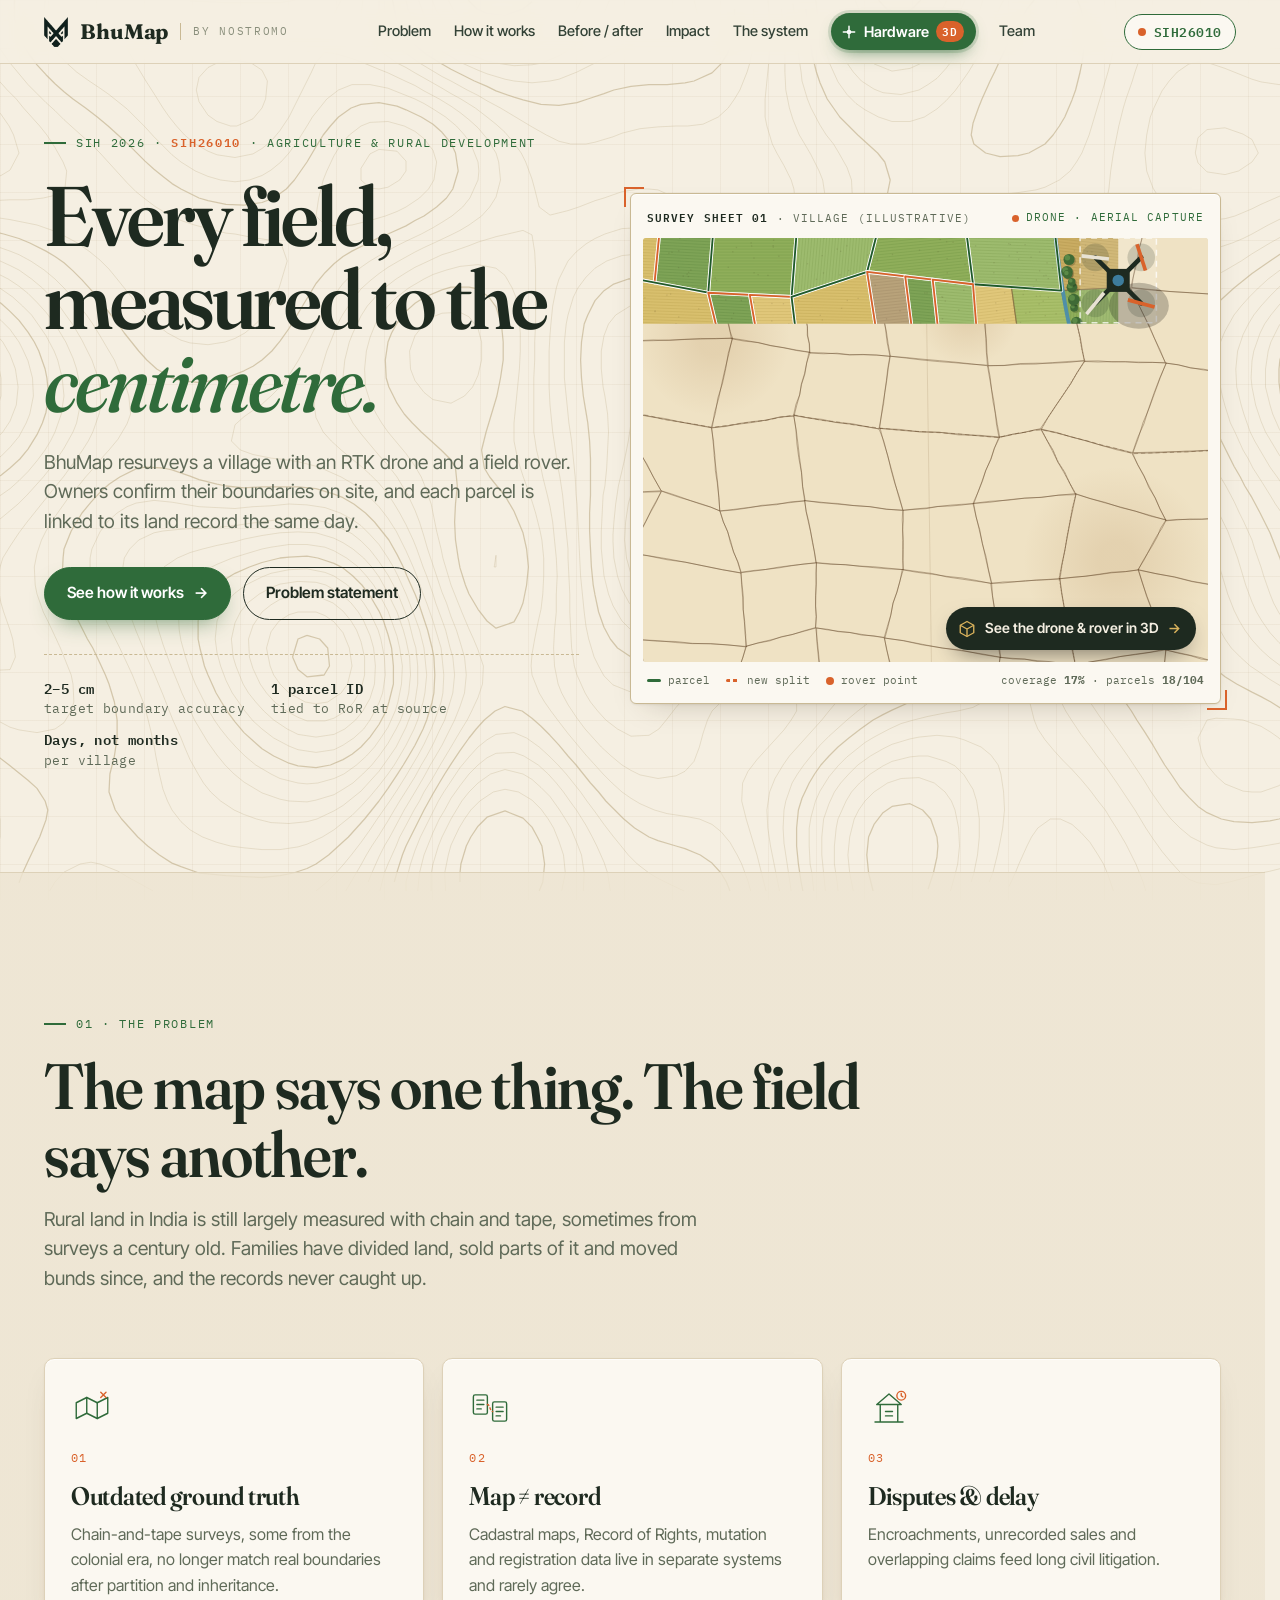
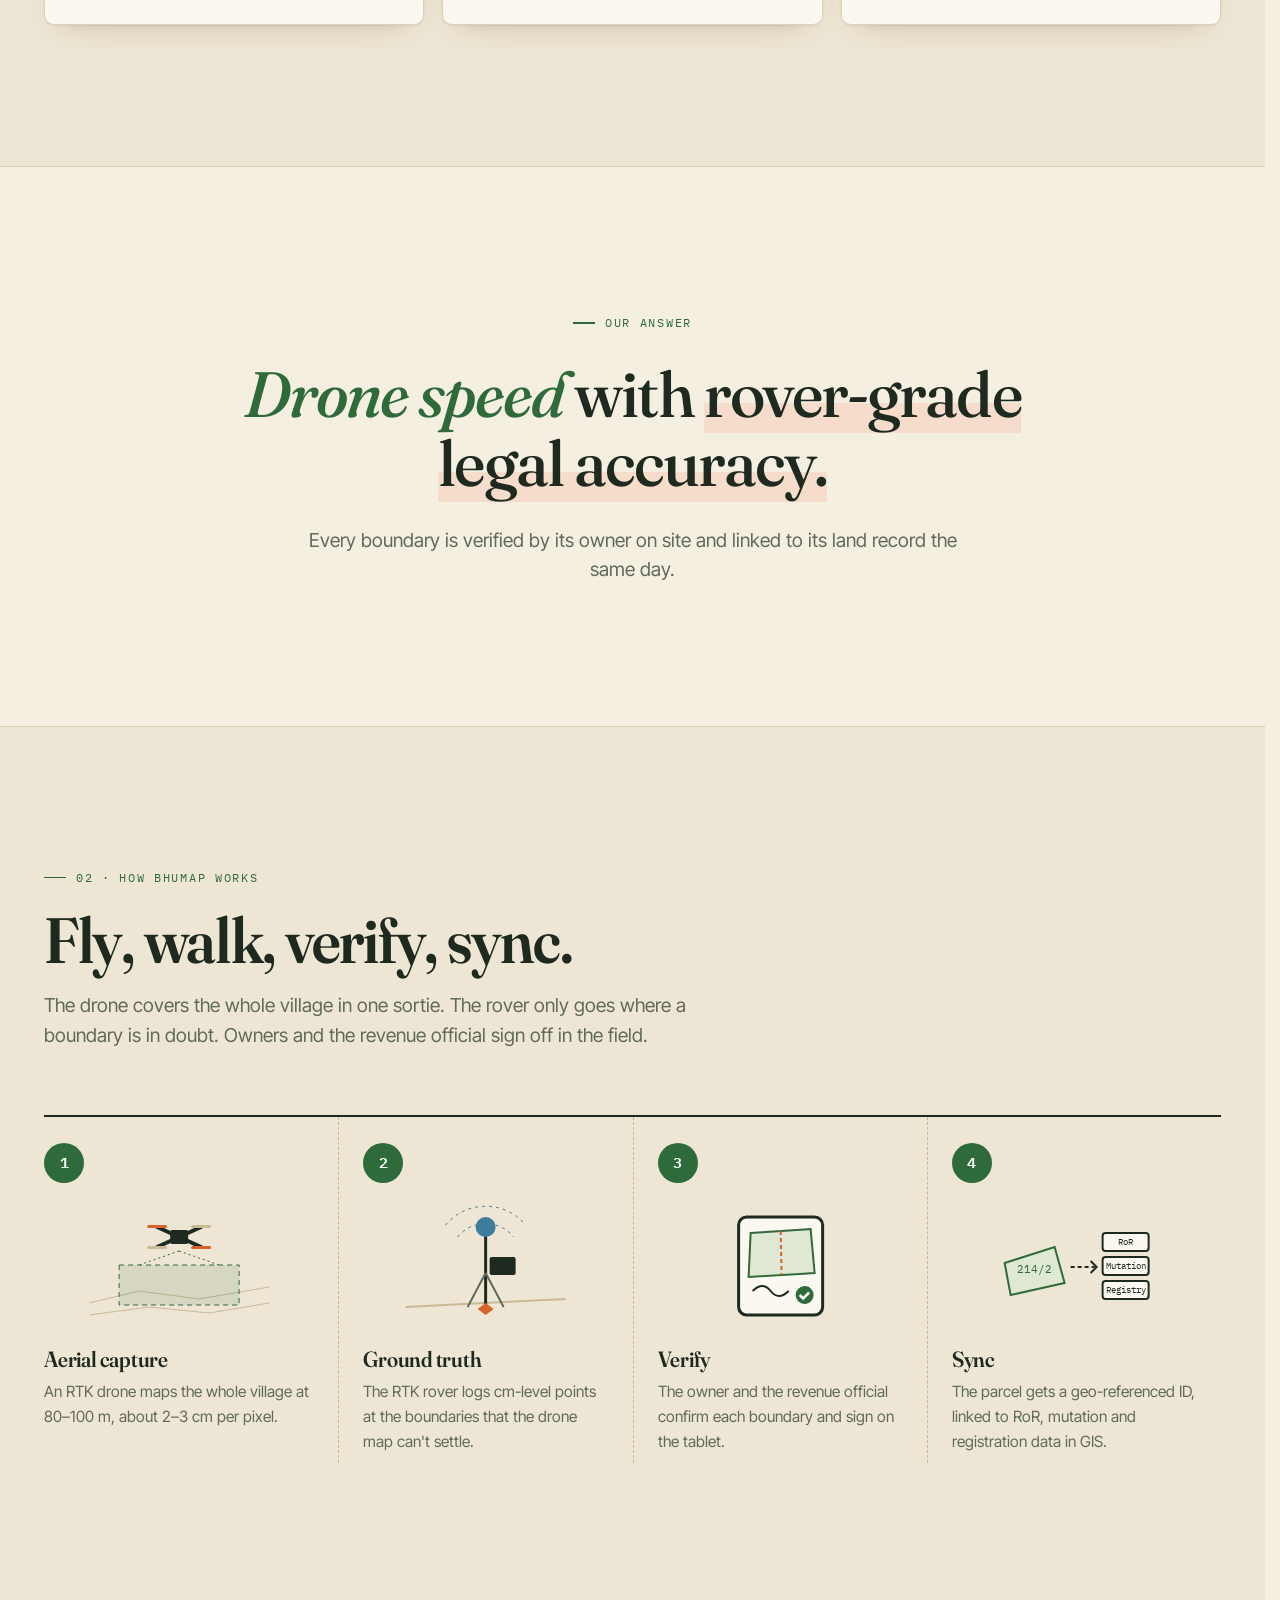
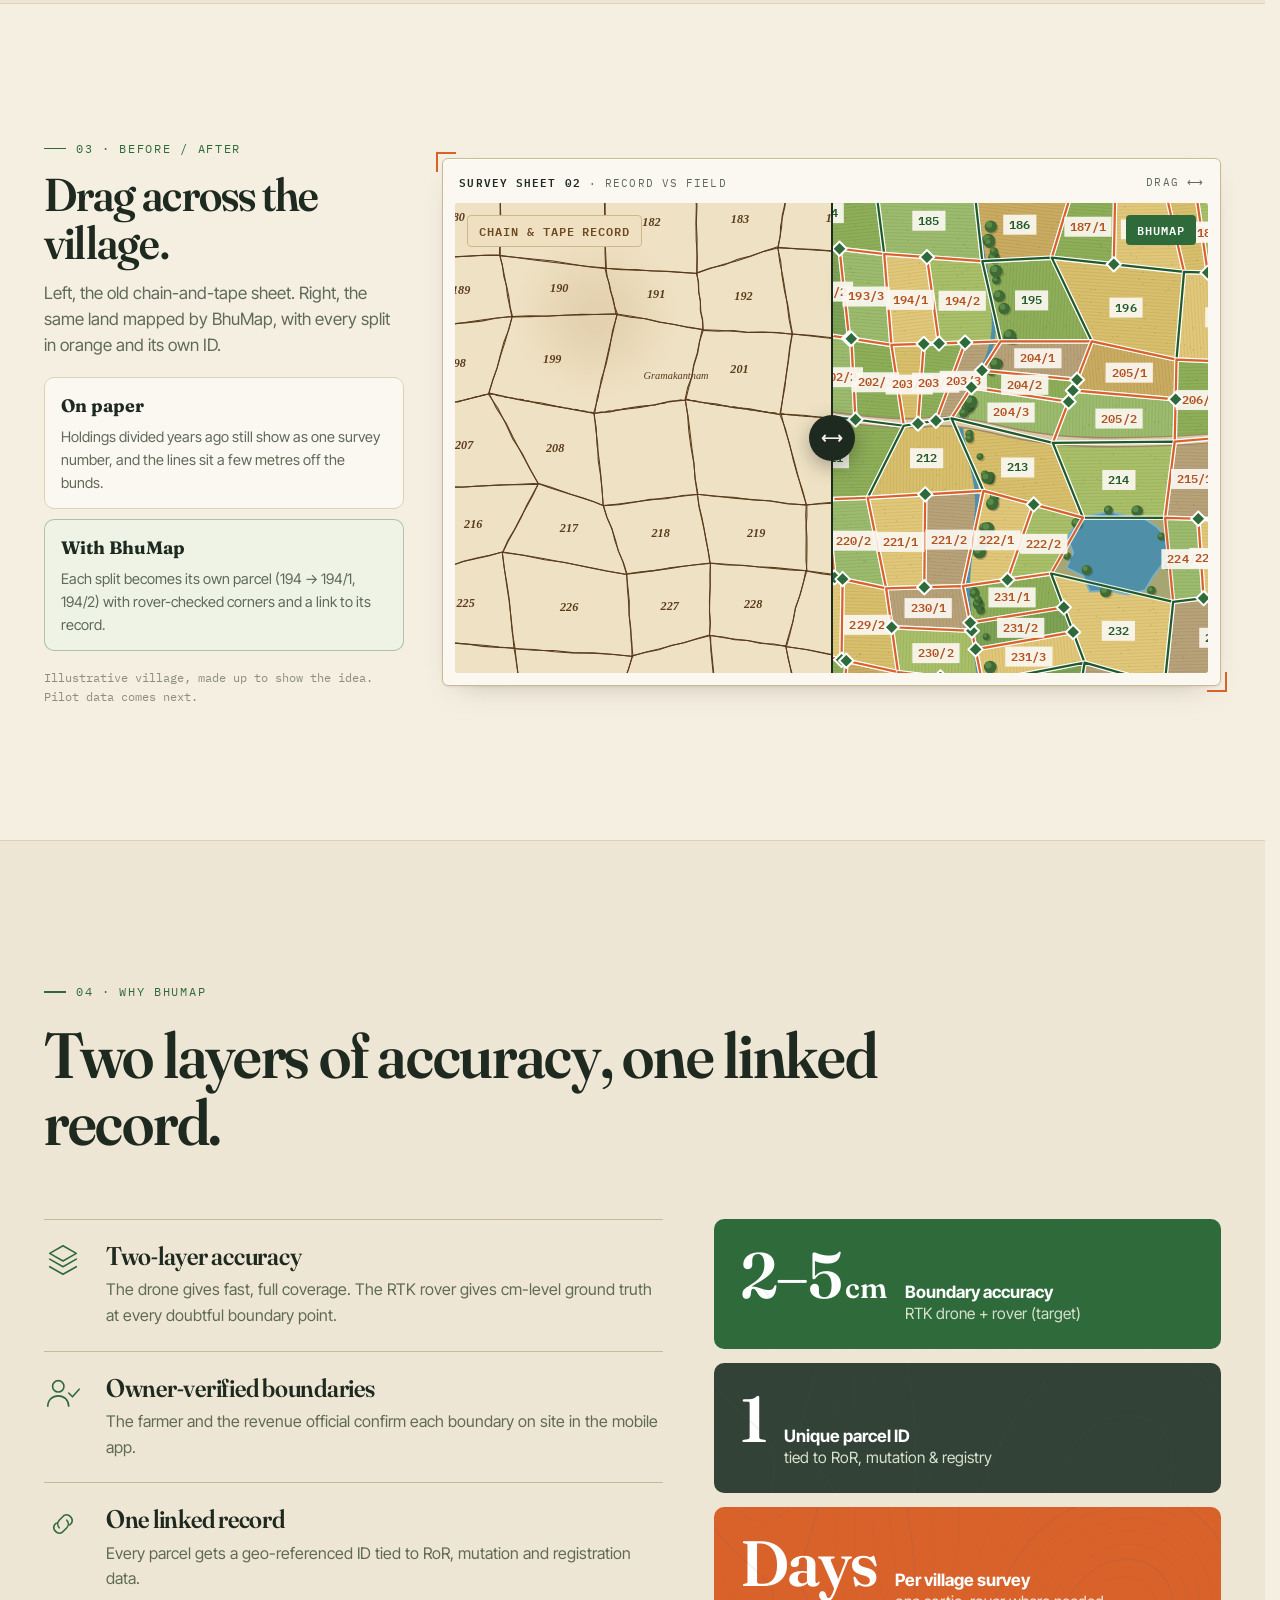
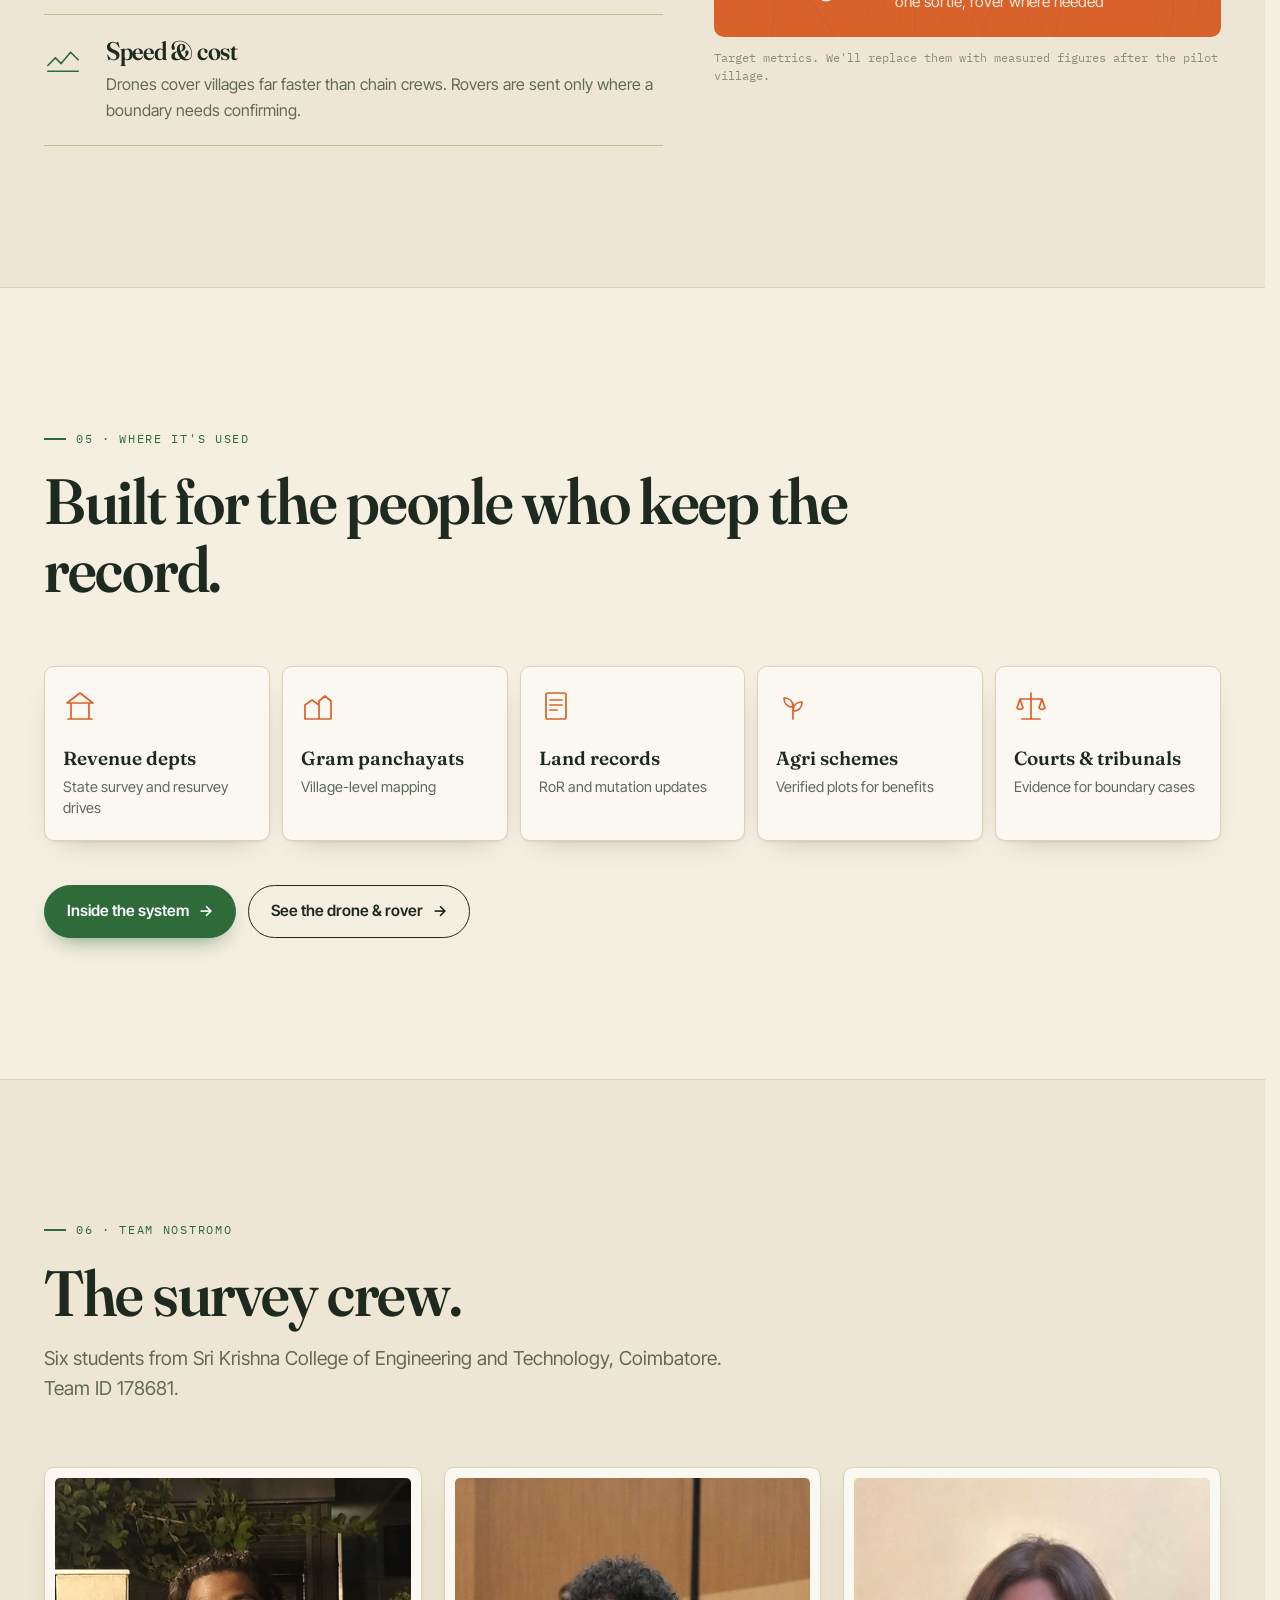
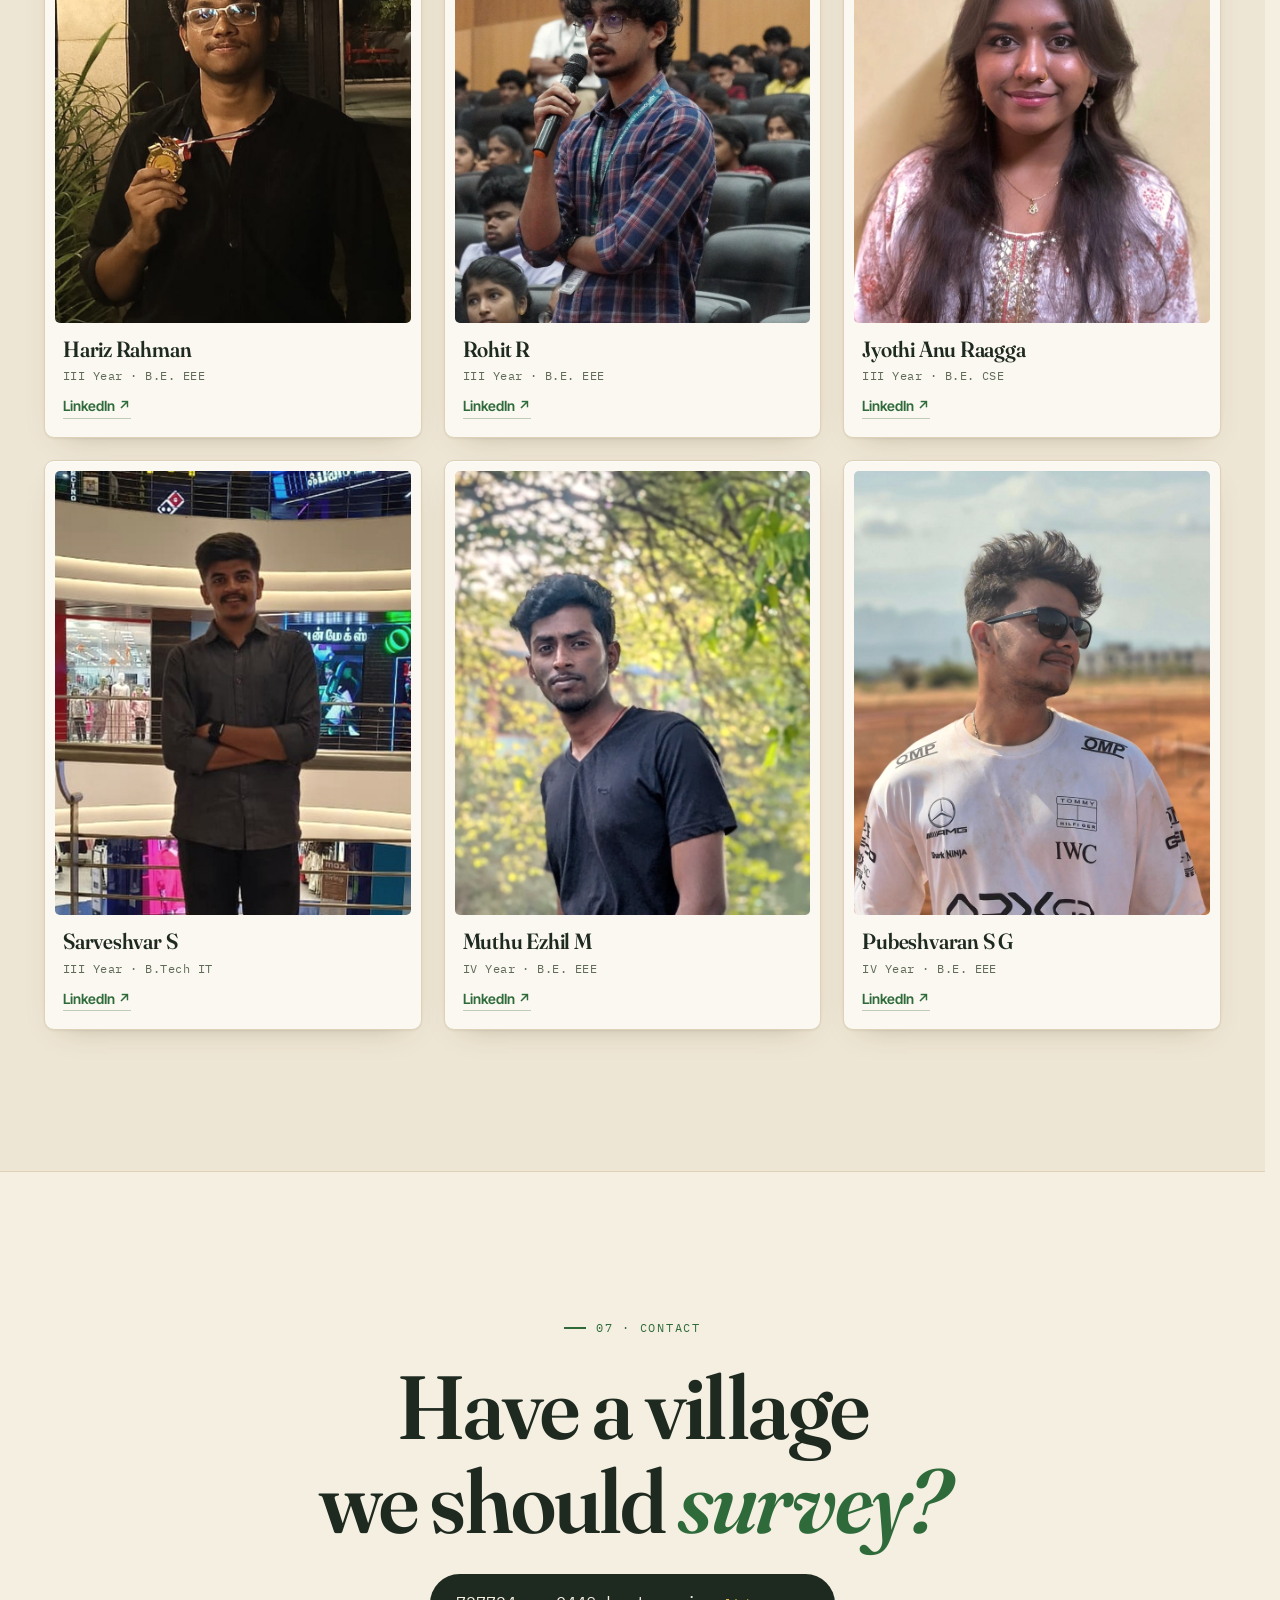
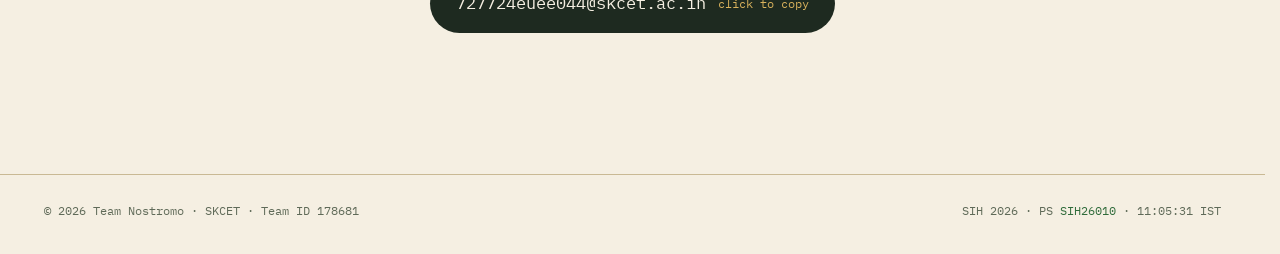
==== index.html @ b45dcb29 "Pipeline: no scrollbar, step descriptions" ====
<!doctype html>
<html lang="en">
<head>
  <meta charset="utf-8">
  <meta name="viewport" content="width=device-width, initial-scale=1">
  <title>BhuMap</title>
  <meta name="description" content="BhuMap: drone + RTK rover survey of rural agricultural land, with owner-verified boundaries linked to the land record. Team Nostromo, SKCET · SIH 2026 · PS SIH26010.">
  <meta property="og:title" content="BhuMap · Drone + Rover Land Survey">
  <meta property="og:description" content="Drone speed with rover-grade legal accuracy. Team Nostromo · SIH 2026 · SIH26010.">
  <meta name="theme-color" content="#f5efe2">
  <link rel="icon" href="favicon.png">
  <script>
    (function (r) { r.classList.add("js"); try { if (sessionStorage.getItem("bm-turn")) { r.classList.add("arriving"); sessionStorage.removeItem("bm-turn"); } } catch (e) {}
      setTimeout(function () { if (!window.__siteReady) { r.classList.remove("arriving"); document.querySelectorAll(".rv").forEach(function (e) { e.classList.add("on"); }); } }, 4000); })(document.documentElement);
  </script>
  <style>body{background:#f5efe2}.js.arriving body::after{content:"";position:fixed;inset:0;z-index:99;background:#f5efe2}</style>
  <link rel="preconnect" href="https://fonts.googleapis.com">
  <link rel="preconnect" href="https://fonts.gstatic.com" crossorigin>
  <link rel="stylesheet" href="https://fonts.googleapis.com/css2?family=Fraunces:ital,opsz,wght,SOFT@0,9..144,400..700,0..100;1,9..144,400..700,0..100&family=IBM+Plex+Mono:wght@400;500;600&family=Inter+Tight:wght@400;500;600;700&display=swap">
  <link rel="stylesheet" href="styles.css?v=7">
</head>
<body>

<nav class="nav" aria-label="Main">
  <div class="wrap">
    <a href="index.html" class="brand" data-sheet="BhuMap"><img src="img/nostromo-mark-dark.png" alt="" width="30" height="30"><b>BhuMap</b><small>by Nostromo</small></a>
    <div class="nav-links">
      <a href="#problem">Problem</a>
      <a href="#how">How it works</a>
      <a href="#compare">Before / after</a>
      <a href="#impact">Impact</a>
      <a href="bhumap.html" data-sheet="The system">The system</a>
      <a class="nav-hw" href="hardware.html" data-sheet="Hardware"><svg class="spin" viewBox="0 0 24 24" aria-hidden="true"><circle cx="12" cy="12" r="2.4"/><path d="M12 12 L12 3.5 M12 12 L20.5 12 M12 12 L12 20.5 M12 12 L3.5 12"/></svg>Hardware<em>3D</em></a>
      <a href="#team">Team</a>
    </div>
    <div class="nav-right">
      <a class="nav-hw-m" href="hardware.html" data-sheet="Hardware" aria-label="Hardware: 3D drone and rover"><svg viewBox="0 0 24 24" aria-hidden="true"><path d="M12 2l9 5v10l-9 5-9-5V7z"/><path d="M12 12l9-5M12 12v10M12 12L3 7"/></svg>3D</a>
      <button class="nav-ps" type="button" data-ps><i></i><span>SIH26010</span></button>
      <button class="nav-menu" type="button" aria-label="Menu" aria-expanded="false"><i></i><i></i></button>
    </div>
  </div>
</nav>

<main>
<header class="hero" id="top">
  <div class="wrap hero-grid">
    <div>
      <span class="tag">SIH 2026 · <b>SIH26010</b> · Agriculture &amp; Rural Development</span>
      <h1>Every field,<br>measured to the <em>centimetre.</em></h1>
      <p class="lede">BhuMap resurveys a village with an RTK drone and a field rover. Owners confirm their boundaries on site, and each parcel is linked to its land record the same day.</p>
      <div class="btns">
        <a class="btn primary" href="#how">See how it works <span class="arr">→</span></a>
        <button class="btn" type="button" data-ps>Problem statement</button>
      </div>
      <div class="hero-meta">
        <div><b>2–5 cm</b>target boundary accuracy</div>
        <div><b>1 parcel ID</b>tied to RoR at source</div>
        <div><b>Days, not months</b>per village</div>
      </div>
    </div>
    <div class="sheet rv">
      <div class="sheet-bar"><span><b>Survey sheet 01</b><span> · Village (illustrative)</span></span><span class="live"><i></i><span data-stage>drone · aerial capture</span></span></div>
      <div class="map-canvas" data-survey><canvas aria-label="Animation: a drone flies over a village in passes, the aerial map fills in behind it, field boundaries outline themselves, then a rover checks the doubtful corners"></canvas><a class="hw-chip" href="hardware.html" data-sheet="Hardware"><svg viewBox="0 0 24 24" aria-hidden="true"><path d="M12 2l9 5v10l-9 5-9-5V7z"/><path d="M12 12l9-5M12 12v10M12 12L3 7"/></svg>See the drone &amp; rover in 3D <span>→</span></a></div>
      <div class="sheet-foot">
        <div class="legend"><span><i></i>parcel</span><span><i class="d"></i>new split</span><span><i class="o"></i>rover point</span></div>
        <span>coverage <b data-cov>0%</b> · parcels <b data-parcels>0</b></span>
      </div>
    </div>
  </div>
</header>

<section id="problem" class="band">
  <div class="wrap">
    <div class="section-head rv">
      <span class="tag">01 · The problem</span>
      <h2>The map says one thing. The field says another.</h2>
      <p class="lede">Rural land in India is still largely measured with chain and tape, sometimes from surveys a century old. Families have divided land, sold parts of it and moved bunds since, and the records never caught up.</p>
    </div>
    <div class="cards3">
      <article class="card rv">
        <svg class="ic" viewBox="0 0 48 48" aria-hidden="true"><path d="M6 36 L18 30 L30 36 L42 30 V12 L30 18 L18 12 L6 18 Z"/><path d="M18 12v18M30 18v18"/><path d="M34 6l6 6M40 6l-6 6" stroke="#d9622b"/></svg>
        <span class="no">01</span><h3>Outdated ground truth</h3>
        <p>Chain-and-tape surveys, some from the colonial era, no longer match real boundaries after partition and inheritance.</p>
      </article>
      <article class="card rv">
        <svg class="ic" viewBox="0 0 48 48" aria-hidden="true"><rect x="5" y="9" width="16" height="22" rx="2"/><rect x="27" y="17" width="16" height="22" rx="2"/><path d="M9 15h8M9 20h8M9 25h5M31 23h8M31 28h8M31 33h5"/><path d="M21 20c3 0 3 8 6 8" stroke="#d9622b" stroke-dasharray="2 3"/></svg>
        <span class="no">02</span><h3>Map ≠ record</h3>
        <p>Cadastral maps, Record of Rights, mutation and registration data live in separate systems and rarely agree.</p>
      </article>
      <article class="card rv">
        <svg class="ic" viewBox="0 0 48 48" aria-hidden="true"><path d="M8 40h32M14 40V20M34 40V20M10 20h28L24 8z"/><path d="M20 28h8M20 33h8"/><circle cx="38" cy="10" r="5" stroke="#d9622b"/><path d="M38 7.5V10l1.8 1.2" stroke="#d9622b"/></svg>
        <span class="no">03</span><h3>Disputes &amp; delay</h3>
        <p>Encroachments, unrecorded sales and overlapping claims feed long civil litigation.</p>
      </article>
    </div>
  </div>
</section>

<section class="uvp">
  <div class="wrap rv">
    <span class="tag">Our answer</span>
    <blockquote><em>Drone speed</em> with <u>rover-grade legal accuracy.</u></blockquote>
    <p class="lede" style="margin:28px auto 0">Every boundary is verified by its owner on site and linked to its land record the same day.</p>
  </div>
</section>

<section id="how" class="band">
  <div class="wrap">
    <div class="section-head rv">
      <span class="tag">02 · How BhuMap works</span>
      <h2>Fly, walk, verify, sync.</h2>
      <p class="lede">The drone covers the whole village in one sortie. The rover only goes where a boundary is in doubt. Owners and the revenue official sign off in the field.</p>
    </div>
    <div class="steps">
      <div class="step rv">
        <span class="n">1</span>
        <svg viewBox="0 0 200 120" aria-hidden="true"><g fill="none" stroke="#c9b994"><path d="M10 100 L60 88 L120 96 L190 84"/><path d="M10 112 L70 104 L130 110 L190 100"/></g><rect x="40" y="62" width="120" height="40" fill="rgba(47,107,58,.12)" stroke="#2f6b3a" stroke-dasharray="5 4"/><g transform="translate(100 34)"><path d="M-22-10L22 10M-22 10L22-10" stroke="#1e2a20" stroke-width="4" stroke-linecap="round"/><rect x="-9" y="-7" width="18" height="14" rx="2" fill="#1e2a20"/><g fill="#d9622b"><rect x="-32" y="-12" width="20" height="3" rx="1.5"/><rect x="12" y="9" width="20" height="3" rx="1.5"/></g><g fill="#c9b994"><rect x="12" y="-12" width="20" height="3" rx="1.5"/><rect x="-32" y="9" width="20" height="3" rx="1.5"/></g></g><path d="M100 48 L60 62 M100 48 L140 62" stroke="#2f6b3a" stroke-dasharray="2 3"/></svg>
        <h3>Aerial capture</h3><p>An RTK drone maps the whole village at 80–100 m, about 2–3 cm per pixel.</p>
      </div>
      <div class="step rv">
        <span class="n">2</span>
        <svg viewBox="0 0 200 120" aria-hidden="true"><path d="M20 104 L180 96" stroke="#c9b994" stroke-width="2"/><path d="M100 30 V100" stroke="#1e2a20" stroke-width="3"/><path d="M100 100 L100 108" stroke="#1e2a20" stroke-width="3"/><path d="M100 70 L82 104 M100 70 L118 104" stroke="#5f6a58" stroke-width="2"/><circle cx="100" cy="24" r="10" fill="#3d7c9c"/><rect x="104" y="54" width="26" height="18" rx="2" fill="#1e2a20"/><path d="M92 106 l8-6 8 6 -8 6z" fill="#d9622b"/><path d="M60 22a52 52 0 0 1 80 0M72 34a36 36 0 0 1 56 0" fill="none" stroke="#3d7c9c" stroke-dasharray="3 4"/></svg>
        <h3>Ground truth</h3><p>The RTK rover logs cm-level points at the boundaries that the drone map can't settle.</p>
      </div>
      <div class="step rv">
        <span class="n">3</span>
        <svg viewBox="0 0 200 120" aria-hidden="true"><rect x="58" y="14" width="84" height="98" rx="8" fill="#fbf8f1" stroke="#1e2a20" stroke-width="3"/><path d="M70 30 L130 26 L134 70 L68 74 Z" fill="#dfe8d2" stroke="#2f6b3a" stroke-width="2"/><path d="M100 28 L101 72" stroke="#d9622b" stroke-width="2" stroke-dasharray="4 3"/><path d="M72 88 q10-10 18 0 t18 0" fill="none" stroke="#1e2a20" stroke-width="2"/><circle cx="124" cy="92" r="9" fill="#2f6b3a"/><path d="M119 92l3.5 3.5 6-6" stroke="#fff" stroke-width="2.5" fill="none"/></svg>
        <h3>Verify</h3><p>The owner and the revenue official confirm each boundary and sign on the tablet.</p>
      </div>
      <div class="step rv">
        <span class="n">4</span>
        <svg viewBox="0 0 200 120" aria-hidden="true"><path d="M30 60 L80 44 L90 80 L36 92 Z" fill="#dfe8d2" stroke="#2f6b3a" stroke-width="2"/><text x="60" y="70" font-family="IBM Plex Mono, monospace" font-size="11" fill="#2f6b3a" text-anchor="middle">214/2</text><path d="M96 64 H120" stroke="#1e2a20" stroke-width="2" stroke-dasharray="4 3"/><path d="M116 58 l6 6 -6 6" fill="none" stroke="#1e2a20" stroke-width="2"/><g fill="#fbf8f1" stroke="#1e2a20" stroke-width="2"><rect x="128" y="30" width="46" height="18" rx="3"/><rect x="128" y="54" width="46" height="18" rx="3"/><rect x="128" y="78" width="46" height="18" rx="3"/></g><g font-family="IBM Plex Mono, monospace" font-size="9" fill="#1e2a20" text-anchor="middle"><text x="151" y="42">RoR</text><text x="151" y="66">Mutation</text><text x="151" y="90">Registry</text></g></svg>
        <h3>Sync</h3><p>The parcel gets a geo-referenced ID, linked to RoR, mutation and registration data in GIS.</p>
      </div>
    </div>
  </div>
</section>

<section id="compare">
  <div class="wrap cmp-grid">
    <div class="cmp-side">
      <div class="section-head rv">
        <span class="tag">03 · Before / after</span>
        <h2>Drag across the village.</h2>
        <p class="lede">Left, the old chain-and-tape sheet. Right, the same land mapped by BhuMap, with every split in orange and its own ID.</p>
      </div>
      <div class="cmp-notes rv">
        <div class="bad" data-show="record" tabindex="0"><b>On paper</b>Holdings divided years ago still show as one survey number, and the lines sit a few metres off the bunds.</div>
        <div class="good" data-show="bhumap" tabindex="0"><b>With BhuMap</b>Each split becomes its own parcel (194 → 194/1, 194/2) with rover-checked corners and a link to its record.</div>
      </div>
      <p class="cmp-caption">Illustrative village, made up to show the idea. Pilot data comes next.</p>
    </div>
    <div class="sheet rv cmp-sheet">
      <div class="sheet-bar"><span><b>Survey sheet 02</b><span> · Record vs field</span></span><span>drag ⟷</span></div>
      <div class="compare" data-compare>
        <div class="map-canvas">
          <div class="before" style="position:absolute;inset:0"><canvas aria-label="Old hand-drawn survey sheet of the village"></canvas></div>
          <div class="after"><canvas aria-label="BhuMap aerial map with today's parcels and IDs"></canvas></div>
          <span class="lab l">Chain &amp; tape record</span><span class="lab r">BhuMap</span>
          <div class="handle"><b>⟷</b></div>
          <input type="range" min="0" max="100" value="50" step="0.1" aria-label="Move the divider between the old record and the BhuMap survey">
        </div>
      </div>
    </div>
  </div>
</section>

<section id="impact" class="band">
  <div class="wrap">
    <div class="section-head rv">
      <span class="tag">04 · Why BhuMap</span>
      <h2>Two layers of accuracy, one linked record.</h2>
    </div>
    <div class="why">
      <div class="why-list rv">
        <div><svg viewBox="0 0 40 40" aria-hidden="true"><path d="M6 26l14 8 14-8M6 18l14 8 14-8M20 4L6 12l14 8 14-8z"/></svg><div><h3>Two-layer accuracy</h3><p>The drone gives fast, full coverage. The RTK rover gives cm-level ground truth at every doubtful boundary point.</p></div></div>
        <div><svg viewBox="0 0 40 40" aria-hidden="true"><circle cx="15" cy="13" r="6"/><path d="M4 34c0-7 5-11 11-11s11 4 11 11"/><path d="M26 20l4 4 7-8"/></svg><div><h3>Owner-verified boundaries</h3><p>The farmer and the revenue official confirm each boundary on site in the mobile app.</p></div></div>
        <div><svg viewBox="0 0 40 40" aria-hidden="true"><path d="M16 24a6 6 0 0 1 0-8l5-5a6 6 0 0 1 8 8l-2 2"/><path d="M24 16a6 6 0 0 1 0 8l-5 5a6 6 0 0 1-8-8l2-2"/></svg><div><h3>One linked record</h3><p>Every parcel gets a geo-referenced ID tied to RoR, mutation and registration data.</p></div></div>
        <div><svg viewBox="0 0 40 40" aria-hidden="true"><path d="M4 30l8-8 6 6 10-12 8 8"/><path d="M4 36h32"/></svg><div><h3>Speed &amp; cost</h3><p>Drones cover villages far faster than chain crews. Rovers are sent only where a boundary needs confirming.</p></div></div>
      </div>
      <div>
        <div class="metrics rv">
          <div class="metric"><b>2–5<small>cm</small></b><span><strong>Boundary accuracy</strong>RTK drone + rover (target)</span></div>
          <div class="metric"><b>1</b><span><strong>Unique parcel ID</strong>tied to RoR, mutation &amp; registry</span></div>
          <div class="metric"><b>Days</b><span><strong>Per village survey</strong>one sortie, rover where needed</span></div>
        </div>
        <p class="note">Target metrics. We'll replace them with measured figures after the pilot village.</p>
      </div>
    </div>
  </div>
</section>

<section id="deploy">
  <div class="wrap">
    <div class="section-head rv">
      <span class="tag">05 · Where it's used</span>
      <h2>Built for the people who keep the record.</h2>
    </div>
    <div class="domains">
      <div class="dom rv"><svg viewBox="0 0 34 34" aria-hidden="true"><path d="M5 30h24M8 30V14M26 30V14M4 14h26L17 4z"/></svg><b>Revenue depts</b><span>State survey and resurvey drives</span></div>
      <div class="dom rv"><svg viewBox="0 0 34 34" aria-hidden="true"><path d="M4 30V16l7-5 7 5v14M18 30V12l6-5 6 5v18M4 30h26"/></svg><b>Gram panchayats</b><span>Village-level mapping</span></div>
      <div class="dom rv"><svg viewBox="0 0 34 34" aria-hidden="true"><rect x="7" y="4" width="20" height="26" rx="2"/><path d="M11 11h12M11 16h12M11 21h7"/></svg><b>Land records</b><span>RoR and mutation updates</span></div>
      <div class="dom rv"><svg viewBox="0 0 34 34" aria-hidden="true"><path d="M17 30V14M17 18c-6 0-9-4-9-9 6 0 9 4 9 9zM17 22c6 0 9-4 9-9-6 0-9 4-9 9z"/></svg><b>Agri schemes</b><span>Verified plots for benefits</span></div>
      <div class="dom rv"><svg viewBox="0 0 34 34" aria-hidden="true"><path d="M17 4v26M8 30h18M6 10h22M6 10l-3 9a4 4 0 0 0 6 0zM28 10l-3 9a4 4 0 0 0 6 0z"/></svg><b>Courts &amp; tribunals</b><span>Evidence for boundary cases</span></div>
    </div>
    <div class="btns rv" style="margin-top:44px">
      <a class="btn primary" href="bhumap.html" data-sheet="The system">Inside the system <span class="arr">→</span></a>
      <a class="btn" href="hardware.html" data-sheet="Hardware">See the drone &amp; rover <span class="arr">→</span></a>
    </div>
  </div>
</section>

<section id="team" class="band">
  <div class="wrap">
    <div class="section-head rv">
      <span class="tag">06 · Team Nostromo</span>
      <h2>The survey crew.</h2>
      <p class="lede">Six students from Sri Krishna College of Engineering and Technology, Coimbatore. Team ID 178681.</p>
    </div>
    <div class="people">
      <article class="person rv"><div class="photo"><img src="img/team/member1.jpg" width="800" height="1000" alt="Hariz Rahman" loading="lazy"></div><div class="who"><h3>Hariz Rahman</h3><div class="dept">III Year · B.E. EEE</div><a href="https://www.linkedin.com/in/hariz-rahman-6203bb330/" target="_blank" rel="noopener">LinkedIn ↗</a></div></article>
      <article class="person rv"><div class="photo"><img src="img/team/member2.jpg" width="800" height="1000" alt="Rohit R" loading="lazy"></div><div class="who"><h3>Rohit R</h3><div class="dept">III Year · B.E. EEE</div><a href="https://www.linkedin.com/in/rohit-r-14b371326/" target="_blank" rel="noopener">LinkedIn ↗</a></div></article>
      <article class="person rv"><div class="photo"><img src="img/team/member3.jpg" width="800" height="1000" alt="Jyothi Anu Raagga" loading="lazy"></div><div class="who"><h3>Jyothi Anu Raagga</h3><div class="dept">III Year · B.E. CSE</div><a href="https://www.linkedin.com/in/jyothi-anu-raagga-443ba921a/" target="_blank" rel="noopener">LinkedIn ↗</a></div></article>
      <article class="person rv"><div class="photo"><img src="img/team/member4.jpg" width="800" height="1000" alt="Sarveshvar S" loading="lazy"></div><div class="who"><h3>Sarveshvar S</h3><div class="dept">III Year · B.Tech IT</div><a href="https://www.linkedin.com/in/sarveshvar-s-218715277/" target="_blank" rel="noopener">LinkedIn ↗</a></div></article>
      <article class="person rv"><div class="photo"><img src="img/team/member5.jpg" width="800" height="1000" alt="Muthu Ezhil M" loading="lazy"></div><div class="who"><h3>Muthu Ezhil M</h3><div class="dept">IV Year · B.E. EEE</div><a href="https://www.linkedin.com/in/muthu-ezhil-929463276/" target="_blank" rel="noopener">LinkedIn ↗</a></div></article>
      <article class="person rv"><div class="photo"><img src="img/team/member6.jpg" width="800" height="1000" alt="Pubeshvaran S G" loading="lazy"></div><div class="who"><h3>Pubeshvaran S G</h3><div class="dept">IV Year · B.E. EEE</div><a href="https://www.linkedin.com/in/pubeshvaran-s-g-9a26b7318/" target="_blank" rel="noopener">LinkedIn ↗</a></div></article>
    </div>
  </div>
</section>

<section class="contact" id="contact">
  <div class="wrap rv">
    <span class="tag" style="justify-content:center">07 · Contact</span>
    <h2>Have a village<br>we should <em>survey?</em></h2>
    <button class="mail" type="button" data-email="727724euee044@skcet.ac.in">727724euee044@skcet.ac.in <small>click to copy</small></button>
  </div>
</section>
</main>

<footer>
  <div class="wrap">
    <span>© 2026 Team Nostromo · SKCET · Team ID 178681</span>
    <span>SIH 2026 · PS <a href="#" data-ps>SIH26010</a> · <span data-clock>--:--:-- IST</span></span>
  </div>
</footer>

<script src="site.js?v=4" defer></script>
<script src="map.js?v=5" defer></script>
</body>
</html>
---- styles.css ----
/* BhuMap · Team Nostromo — survey-sheet theme
   Paper, ink, field green and survey orange. Colours and fonts live here in :root. */
:root {
  color-scheme: light;
  --paper: #f5efe2;
  --paper-2: #ede4d1;
  --card: #fbf8f1;
  --line: #ddd1b8;
  --line-2: #c9b994;
  --ink: #1e2a20;
  --ink-2: #334236;
  --muted: #5f6a58;
  --dim: #8a8f7c;

  --field: #2f6b3a;          /* field green — primary */
  --field-2: #3f8a4c;
  --field-tint: #dfe8d2;
  --survey: #d9622b;         /* survey orange — boundary pegs, highlights */
  --survey-tint: #f6dccb;
  --water: #3d7c9c;          /* canals, tanks, RTK signal */
  --wheat: #d9b25c;
  --soil: #8b5e3c;

  --shadow: 0 1px 0 rgba(255, 255, 255, .7) inset, 0 1px 2px rgba(60, 45, 20, .08), 0 12px 30px -18px rgba(60, 45, 20, .35);
  --font-display: "Fraunces", "Iowan Old Style", "Palatino Linotype", Georgia, serif;
  --font-sans: "Inter Tight", "Inter", ui-sans-serif, system-ui, -apple-system, "Segoe UI", sans-serif;
  --font-mono: "IBM Plex Mono", ui-monospace, SFMono-Regular, Menlo, Consolas, monospace;
  --radius: 10px;
  --max: 1200px;
  --gutter: clamp(16px, 4vw, 44px);
  --nav-h: 64px;
}

* { box-sizing: border-box; }
html { -webkit-text-size-adjust: 100%; scrollbar-gutter: stable; }
body {
  margin: 0; background: var(--paper); color: var(--ink);
  font-family: var(--font-sans); font-size: 17px; line-height: 1.6;
  -webkit-font-smoothing: antialiased; text-rendering: optimizeLegibility; overflow-x: hidden;
}
/* the whole site sits on a survey sheet: faint contours + a fine grid */
body::before {
  content: ""; position: fixed; inset: 0; z-index: -1; pointer-events: none;
  background:
    url("img/contours.svg") center / cover no-repeat,
    linear-gradient(rgba(150, 125, 80, .07) 1px, transparent 1px) 0 0 / 48px 48px,
    linear-gradient(90deg, rgba(150, 125, 80, .07) 1px, transparent 1px) 0 0 / 48px 48px,
    var(--paper);
  opacity: 1;
}
img { max-width: 100%; display: block; }
a { color: inherit; text-decoration: none; }
button { font: inherit; color: inherit; }
::selection { background: var(--survey); color: #fff; }
:focus-visible { outline: 2px solid var(--survey); outline-offset: 3px; border-radius: 4px; }

.wrap { width: min(var(--max), 100% - 2 * var(--gutter)); margin-inline: auto; }
section { position: relative; padding: clamp(80px, 11vw, 150px) 0; scroll-margin-top: var(--nav-h); }
.band { background: linear-gradient(180deg, rgba(237, 228, 209, .82), rgba(237, 228, 209, .82)); border-block: 1px solid var(--line); }

h1, h2, h3 { font-family: var(--font-display); font-weight: 600; letter-spacing: -.02em; line-height: 1.05; margin: 0; color: var(--ink); font-variation-settings: "opsz" 96, "SOFT" 30; }
h2 { font-size: clamp(36px, 5.2vw, 64px); }
h3 { font-size: clamp(21px, 2vw, 26px); letter-spacing: -.01em; line-height: 1.15; }
p { margin: 0; }
.lede { font-size: clamp(18px, 1.5vw, 21px); color: var(--muted); max-width: 62ch; line-height: 1.55; }
em.hl { font-style: italic; color: var(--field); }

/* survey-sheet labels */
.tag { display: inline-block; line-height: 1.7; font-family: var(--font-mono); font-size: 12px; letter-spacing: .14em; text-transform: uppercase; color: var(--field); }
.tag::before { content: ""; display: inline-block; vertical-align: middle; width: 22px; height: 1.5px; margin: -2px 10px 0 0; background: currentColor; }
.tag b { color: var(--survey); font-weight: 600; }
.section-head { display: grid; gap: 18px; margin-bottom: clamp(40px, 5vw, 64px); max-width: 860px; }
.mono { font-family: var(--font-mono); }

/* ---------- nav ---------- */
.nav { position: fixed; inset: 0 0 auto; z-index: 60; height: var(--nav-h); background: rgba(245, 239, 226, .86); backdrop-filter: blur(10px) saturate(1.2); -webkit-backdrop-filter: blur(10px) saturate(1.2); border-bottom: 1px solid var(--line); }
.nav .wrap { height: 100%; display: flex; align-items: center; justify-content: space-between; gap: 18px; }
.brand { display: flex; align-items: center; gap: 12px; flex: none; }
.brand img { height: 30px; width: auto; }
.brand b { font-family: var(--font-display); font-weight: 700; font-size: 21px; letter-spacing: -.01em; }
.brand small { font-family: var(--font-mono); font-size: 10.5px; letter-spacing: .16em; color: var(--dim); text-transform: uppercase; border-left: 1px solid var(--line-2); padding-left: 12px; }
.nav-links { display: flex; gap: clamp(14px, 1.8vw, 28px); min-width: 0; }
.nav-links a { position: relative; font-size: 14.5px; font-weight: 500; color: var(--ink-2); white-space: nowrap; padding: 6px 0; }
.nav-links a::after { content: ""; position: absolute; left: 0; right: 100%; bottom: 0; height: 2px; background: var(--survey); transition: right .25s ease; }
.nav-links a:hover::after, .nav-links a[aria-current="page"]::after { right: 0; }
.nav-links a[aria-current="page"] { color: var(--field); }
.nav-right { display: flex; align-items: center; gap: 10px; flex: none; }
.nav-ps { display: inline-flex; align-items: center; gap: 8px; padding: 7px 13px; border-radius: 99px; border: 1.5px solid var(--field); color: var(--field); font-family: var(--font-mono); font-size: 12.5px; font-weight: 600; letter-spacing: .04em; background: var(--card); cursor: pointer; transition: background .2s, color .2s; }
.nav-ps i { width: 8px; height: 8px; border-radius: 50%; background: var(--survey); box-shadow: 0 0 0 0 rgba(217, 98, 43, .6); animation: ping 2s ease-out infinite; }
.nav-ps:hover { background: var(--field); color: #fff; }
@keyframes ping { 0% { box-shadow: 0 0 0 0 rgba(217, 98, 43, .6); } 70%, 100% { box-shadow: 0 0 0 8px rgba(217, 98, 43, 0); } }
.nav-menu { display: none; width: 40px; height: 40px; border-radius: 10px; border: 1px solid var(--line-2); background: var(--card); cursor: pointer; place-content: center; gap: 5px; padding: 0; }
.nav-menu i { display: block; width: 17px; height: 1.6px; background: var(--ink); border-radius: 2px; transition: transform .25s; }
.nav.open .nav-menu i:first-child { transform: translateY(3.3px) rotate(45deg); }
.nav.open .nav-menu i:last-child { transform: translateY(-3.3px) rotate(-45deg); }
@media (max-width: 960px) {
  .nav-links { display: none; }
  .nav-menu { display: grid; }
  .nav.open .nav-links { display: flex; flex-direction: column; gap: 0; position: absolute; top: 100%; left: 0; right: 0; padding: 6px var(--gutter) 16px; background: var(--paper); border-bottom: 1px solid var(--line); box-shadow: 0 24px 40px -24px rgba(60, 45, 20, .35); }
  .nav.open .nav-links a { padding: 14px 0; border-bottom: 1px solid var(--line); font-size: 16px; }
  .nav.open .nav-links a:last-child { border-bottom: 0; }
  .nav.open .nav-links a::after { display: none; }
}
@media (max-width: 520px) { .brand small { display: none; } .nav-ps span { display: none; } .nav-ps { padding: 9px; } }

/* ---------- buttons ---------- */
.btn { display: inline-flex; align-items: center; gap: 10px; padding: 13px 22px; border-radius: 99px; border: 1.5px solid var(--ink); font-weight: 600; font-size: 15.5px; background: transparent; cursor: pointer; transition: transform .2s, background .2s, color .2s, box-shadow .2s; }
.btn:hover { transform: translateY(-2px); }
.btn.primary { background: var(--field); border-color: var(--field); color: #fff; box-shadow: 0 10px 24px -12px rgba(47, 107, 58, .8); }
.btn.primary:hover { background: #255a2f; }
.btn .arr { transition: transform .2s; }
.btn:hover .arr { transform: translateX(3px); }
.btns { display: flex; flex-wrap: wrap; gap: 12px; }

/* ---------- hero ---------- */
.hero { padding: calc(var(--nav-h) + clamp(28px, 5vw, 64px)) 0 clamp(60px, 8vw, 110px); }
.hero-grid { display: grid; grid-template-columns: minmax(0, .95fr) minmax(0, 1.05fr); gap: clamp(28px, 4vw, 64px); align-items: center; }
.hero h1 { font-size: clamp(46px, 6.6vw, 96px); line-height: .98; letter-spacing: -.035em; margin: 20px 0 24px; }
.hero h1 em { font-style: italic; color: var(--field); font-weight: 500; }
.hero .lede { margin-bottom: 30px; }
.hero-meta { display: flex; flex-wrap: wrap; gap: 10px 26px; margin-top: 34px; padding-top: 22px; border-top: 1px dashed var(--line-2); font-family: var(--font-mono); font-size: 12.5px; color: var(--muted); letter-spacing: .03em; }
.hero-meta b { display: block; color: var(--ink); font-size: 13.5px; font-weight: 600; }
@media (max-width: 900px) { .hero-grid { grid-template-columns: 1fr; } }

/* survey-sheet frame around a map/canvas */
.sheet { position: relative; background: var(--card); border: 1px solid var(--line-2); border-radius: 6px; padding: 12px; box-shadow: var(--shadow); }
.sheet::before, .sheet::after { content: ""; position: absolute; width: 18px; height: 18px; border: 2px solid var(--survey); pointer-events: none; }
.sheet::before { top: -7px; left: -7px; border-right: 0; border-bottom: 0; }
.sheet::after { bottom: -7px; right: -7px; border-left: 0; border-top: 0; }
.sheet-bar { display: flex; justify-content: space-between; gap: 12px; align-items: center; font-family: var(--font-mono); font-size: 11px; letter-spacing: .1em; text-transform: uppercase; color: var(--muted); padding: 2px 4px 10px; }
.sheet-bar b { color: var(--ink); font-weight: 600; }
.sheet-bar .live { display: inline-flex; align-items: center; gap: 7px; color: var(--field); }
.sheet-bar .live i { width: 7px; height: 7px; border-radius: 50%; background: var(--survey); animation: ping 2s ease-out infinite; }
.map-canvas { position: relative; width: 100%; aspect-ratio: 4 / 3; border-radius: 3px; overflow: hidden; background: #e8dfc9; }
.map-canvas canvas { position: absolute; inset: 0; width: 100%; height: 100%; display: block; }
.sheet-foot { display: flex; flex-wrap: wrap; gap: 8px 18px; justify-content: space-between; padding: 10px 4px 2px; font-family: var(--font-mono); font-size: 11px; color: var(--muted); }
.legend { display: flex; flex-wrap: wrap; gap: 6px 16px; }
.legend span { display: inline-flex; align-items: center; gap: 7px; }
.legend i { width: 14px; height: 3px; border-radius: 2px; background: var(--field); }
.legend i.o { background: var(--survey); height: 8px; width: 8px; border-radius: 50%; }
.legend i.d { background: repeating-linear-gradient(90deg, var(--survey) 0 4px, transparent 4px 7px); }
.legend i.w { background: var(--water); height: 8px; width: 8px; transform: rotate(45deg); border-radius: 1px; }

/* ---------- problem cards ---------- */
.cards3 { display: grid; grid-template-columns: repeat(3, 1fr); gap: 18px; }
.card { position: relative; background: var(--card); border: 1px solid var(--line); border-radius: var(--radius); padding: 28px 26px 26px; box-shadow: var(--shadow); }
.card .no { font-family: var(--font-mono); font-size: 12px; color: var(--survey); letter-spacing: .1em; }
.card h3 { margin: 12px 0 10px; }
.card p { color: var(--muted); font-size: 16px; }
.card svg.ic { display: block; width: 42px; height: 42px; stroke: var(--field); fill: none; stroke-width: 1.6; stroke-linecap: round; stroke-linejoin: round; margin-bottom: 14px; }
@media (max-width: 900px) { .cards3 { grid-template-columns: 1fr; } }

/* ---------- UVP quote ---------- */
.uvp { text-align: center; }
.uvp blockquote { margin: 0 auto; max-width: 20ch; font-family: var(--font-display); font-size: clamp(34px, 5vw, 64px); line-height: 1.08; letter-spacing: -.03em; font-weight: 500; }
.uvp blockquote em { color: var(--field); }
.uvp blockquote u { text-decoration: none; background: linear-gradient(transparent 62%, var(--survey-tint) 62%); }
.uvp .tag { justify-content: center; margin-bottom: 26px; }

/* ---------- steps ---------- */
.steps { display: grid; grid-template-columns: repeat(4, 1fr); gap: 0; border-top: 2px solid var(--ink); counter-reset: s; }
.step { position: relative; padding: 26px 24px 8px 0; }
.step + .step { padding-left: 24px; border-left: 1px dashed var(--line-2); }
.step .n { display: grid; place-items: center; width: 40px; height: 40px; border-radius: 50%; background: var(--field); color: #fff; font-family: var(--font-mono); font-weight: 600; font-size: 15px; margin-bottom: 16px; }
.step svg { width: 100%; height: 120px; margin: 4px 0 16px; }
.step h3 { font-size: 22px; margin-bottom: 8px; }
.step p { color: var(--muted); font-size: 15.5px; }
@media (max-width: 900px) { .steps { grid-template-columns: 1fr 1fr; } .step:nth-child(3) { padding-left: 0; border-left: 0; } .step { padding-bottom: 26px; } }
@media (max-width: 560px) { .steps { grid-template-columns: 1fr; } .step + .step { padding-left: 0; border-left: 0; border-top: 1px dashed var(--line-2); } }

/* ---------- compare slider ---------- */
.compare { position: relative; user-select: none; -webkit-user-select: none; touch-action: pan-y; }
.compare .map-canvas { aspect-ratio: 16 / 9; cursor: ew-resize; }
.compare .after { position: absolute; inset: 0; clip-path: inset(0 0 0 var(--cut, 50%)); }
.compare .handle { position: absolute; top: 0; bottom: 0; left: var(--cut, 50%); width: 0; z-index: 3; pointer-events: none; }
.compare .handle::before { content: ""; position: absolute; top: 0; bottom: 0; left: -1px; width: 2px; background: var(--ink); }
.compare .handle b { position: absolute; top: 50%; left: 0; transform: translate(-50%, -50%); width: 46px; height: 46px; border-radius: 50%; background: var(--ink); color: var(--paper); display: grid; place-items: center; font-family: var(--font-mono); font-size: 15px; box-shadow: 0 6px 20px rgba(0, 0, 0, .3); }
.compare .lab { position: absolute; top: 12px; z-index: 2; padding: 6px 11px; border-radius: 4px; font-family: var(--font-mono); font-size: 11.5px; letter-spacing: .08em; text-transform: uppercase; font-weight: 600; pointer-events: none; }
.compare .lab.l { left: 12px; background: #efe0c2; color: #6d4a22; border: 1px solid #cfb78a; }
.compare .lab.r { right: 12px; background: var(--field); color: #fff; }
.compare input[type=range] { position: absolute; inset: 0; width: 100%; height: 100%; opacity: 0; cursor: ew-resize; margin: 0; z-index: 4; }
.cmp-notes { display: grid; grid-template-columns: 1fr 1fr; gap: 18px; margin-top: 22px; }
.cmp-notes div { padding: 18px 20px; border-radius: var(--radius); border: 1px solid var(--line); background: var(--card); font-size: 15.5px; color: var(--muted); }
.cmp-notes b { display: block; color: var(--ink); font-family: var(--font-display); font-size: 20px; margin-bottom: 4px; }
.cmp-notes .good { border-color: rgba(47, 107, 58, .35); background: #eef3e6; }
.cmp-caption { margin-top: 12px; font-family: var(--font-mono); font-size: 11.5px; color: var(--dim); }
@media (max-width: 700px) { .cmp-notes { grid-template-columns: 1fr; } .compare .map-canvas { aspect-ratio: 4 / 3; } }

/* ---------- why + metrics ---------- */
.why { display: grid; grid-template-columns: 1.1fr .9fr; gap: clamp(28px, 4vw, 56px); align-items: start; }
.why-list { display: grid; gap: 0; border-top: 1px solid var(--line-2); }
.why-list > div { display: grid; grid-template-columns: 48px 1fr; gap: 14px; padding: 22px 0; border-bottom: 1px solid var(--line-2); }
.why-list svg { width: 38px; height: 38px; stroke: var(--field); fill: none; stroke-width: 1.7; stroke-linecap: round; stroke-linejoin: round; }
.why-list h3 { margin-bottom: 6px; }
.why-list p { color: var(--muted); font-size: 16px; }
.metrics { display: grid; gap: 14px; }
.metric { display: flex; align-items: baseline; gap: 18px; padding: 24px 26px; border-radius: var(--radius); background: var(--field); color: #f3f0e4; position: relative; overflow: hidden; }
.metric::after { content: ""; position: absolute; inset: 0; background: url("img/contours.svg") center / 300% no-repeat; opacity: .18; filter: invert(1); pointer-events: none; }
.metric b { font-family: var(--font-display); font-size: clamp(44px, 5vw, 64px); font-weight: 600; letter-spacing: -.03em; line-height: 1; white-space: nowrap; color: #fff; }
.metric b small { font-size: .45em; margin-left: 4px; letter-spacing: 0; }
.metric span { font-size: 15.5px; line-height: 1.35; color: #d8e3cf; }
.metric span strong { display: block; color: #fff; font-size: 17px; }
.metric:nth-child(2) { background: var(--ink-2); }
.metric:nth-child(3) { background: var(--survey); }
.metric:nth-child(3) span { color: #fde9dc; }
.note { margin-top: 12px; font-family: var(--font-mono); font-size: 11.5px; color: var(--dim); }
@media (max-width: 900px) { .why { grid-template-columns: 1fr; } }

/* ---------- domains ---------- */
.domains { display: grid; grid-template-columns: repeat(5, 1fr); gap: 12px; }
.dom { padding: 22px 18px; border-radius: var(--radius); background: var(--card); border: 1px solid var(--line); box-shadow: var(--shadow); }
.dom svg { width: 34px; height: 34px; stroke: var(--survey); fill: none; stroke-width: 1.7; stroke-linecap: round; stroke-linejoin: round; margin-bottom: 12px; }
.dom b { display: block; font-family: var(--font-display); font-size: 19px; font-weight: 600; margin-bottom: 4px; }
.dom span { font-size: 14.5px; color: var(--muted); line-height: 1.4; display: block; }
@media (max-width: 1000px) { .domains { grid-template-columns: repeat(3, 1fr); } }
@media (max-width: 600px) { .domains { grid-template-columns: 1fr 1fr; } }

/* ---------- team ---------- */
.people { display: grid; grid-template-columns: repeat(3, 1fr); gap: 22px; }
.person { background: var(--card); border: 1px solid var(--line); border-radius: var(--radius); padding: 10px 10px 18px; box-shadow: var(--shadow); transition: transform .25s; }
.person:hover { transform: translateY(-4px) rotate(-.3deg); }
.person .photo { aspect-ratio: 4 / 5; overflow: hidden; border-radius: 5px; background: var(--paper-2); }
.person .photo img { width: 100%; height: 100%; object-fit: cover; filter: sepia(.12) saturate(.95); transition: filter .3s, transform .5s; }
.person:hover .photo img { filter: none; transform: scale(1.03); }
.person .who { padding: 14px 8px 0; display: grid; gap: 4px; }
.person h3 { font-size: 22px; }
.person .dept { font-family: var(--font-mono); font-size: 12px; color: var(--muted); letter-spacing: .04em; }
.person a { margin-top: 6px; justify-self: start; font-size: 14px; font-weight: 600; color: var(--field); border-bottom: 1.5px solid rgba(47, 107, 58, .3); }
.person a:hover { border-color: var(--field); }
@media (max-width: 900px) { .people { grid-template-columns: 1fr 1fr; } }
@media (max-width: 480px) { .people { grid-template-columns: 1fr 1fr; gap: 12px; } .person h3 { font-size: 18px; } }

/* ---------- contact / footer ---------- */
.contact { text-align: center; }
.contact h2 { font-size: clamp(44px, 7vw, 96px); margin: 20px 0 26px; }
.contact h2 em { color: var(--field); }
.mail { display: inline-flex; align-items: center; gap: 12px; padding: 16px 26px; border-radius: 99px; background: var(--ink); color: var(--paper); font-family: var(--font-mono); font-size: clamp(14px, 1.6vw, 17px); cursor: pointer; border: 0; transition: transform .2s; }
.mail:hover { transform: translateY(-2px); }
.mail small { color: var(--wheat); font-size: 12px; }
footer { border-top: 1px solid var(--line-2); padding: 26px 0 34px; font-family: var(--font-mono); font-size: 12px; color: var(--muted); }
footer .wrap { display: flex; flex-wrap: wrap; justify-content: space-between; gap: 12px; }
footer a { color: var(--field); }

/* ---------- problem statement popup ---------- */
.ps-modal { position: fixed; inset: 0; z-index: 90; display: grid; place-items: center; padding: 20px; background: rgba(30, 42, 32, .45); backdrop-filter: blur(4px); opacity: 0; visibility: hidden; transition: opacity .25s, visibility 0s .25s; }
.ps-modal.on { opacity: 1; visibility: visible; transition: opacity .25s; }
.ps-box { position: relative; width: min(640px, 100%); max-height: calc(100vh - 40px); overflow: auto; background: var(--card); border-radius: 12px; border: 1px solid var(--line-2); padding: 30px 30px 24px; box-shadow: 0 30px 80px -20px rgba(30, 42, 32, .5); transform: translateY(10px); transition: transform .3s; }
.ps-modal.on .ps-box { transform: none; }
.ps-box h3 { font-size: 30px; margin: 10px 0 18px; }
.ps-box dl { display: grid; grid-template-columns: 170px 1fr; margin: 0; border-top: 1px solid var(--line); }
.ps-box dt, .ps-box dd { margin: 0; padding: 12px 0; border-bottom: 1px solid var(--line); font-size: 15px; }
.ps-box dt { font-weight: 600; color: var(--muted); }
.ps-box dd { color: var(--ink); }
.ps-box .x { position: absolute; top: 14px; right: 14px; width: 38px; height: 38px; border-radius: 50%; border: 1px solid var(--line-2); background: var(--paper); cursor: pointer; font-size: 18px; }
.ps-box p.small { margin-top: 16px; font-size: 13px; color: var(--dim); }
@media (max-width: 520px) { .ps-box dl { grid-template-columns: 1fr; } .ps-box dt { padding-bottom: 0; border-bottom: 0; } }

/* ---------- page change: a paper sheet slides over ---------- */
.turn { position: fixed; inset: 0; z-index: 100; pointer-events: none; background: var(--paper) url("img/contours.svg") center / cover; display: grid; place-items: center; opacity: 0; visibility: hidden; }
.turn span { font-family: var(--font-mono); font-size: 13px; letter-spacing: .2em; text-transform: uppercase; color: var(--field); }
.turn span b { display: block; font-family: var(--font-display); font-size: clamp(34px, 5vw, 56px); letter-spacing: -.02em; text-transform: none; color: var(--ink); margin-top: 6px; }
.turn.in { opacity: 1; visibility: visible; transition: opacity .28s ease; }
.js.arriving .turn { opacity: 1; visibility: visible; }
.turn.out { opacity: 0; visibility: hidden; transition: opacity .5s ease .05s, visibility 0s .6s; }

/* ---------- reveal ---------- */
/* only what starts below the first screen waits to fade in; the first frame is always complete */
.js .rv { transition: opacity .7s ease, transform .7s cubic-bezier(.2, .7, .2, 1); }
.js .rv.pre:not(.on) { opacity: 0; transform: translateY(18px); }
@media (prefers-reduced-motion: reduce) { .js .rv { opacity: 1; transform: none; transition: none; } .nav-ps i, .sheet-bar .live i { animation: none; } }

/* ==========================================================
   BhuMap page
   ========================================================== */
.page-hero { padding: calc(var(--nav-h) + clamp(40px, 7vw, 90px)) 0 clamp(50px, 7vw, 90px); }
.page-hero h1 { font-size: clamp(44px, 6.4vw, 88px); line-height: 1; letter-spacing: -.035em; margin: 20px 0 22px; max-width: 16ch; }
.page-hero h1 em { color: var(--field); font-weight: 500; }
.jump { display: flex; flex-wrap: wrap; gap: 8px; margin-top: 30px; }
.jump a { padding: 8px 14px; border-radius: 99px; border: 1px solid var(--line-2); background: var(--card); font-size: 14px; font-weight: 500; transition: border-color .2s, color .2s; }
.jump a:hover { border-color: var(--field); color: var(--field); }

/* layer stack */
.layers { display: grid; grid-template-columns: minmax(0, 1fr) minmax(0, 1fr); gap: clamp(24px, 4vw, 60px); align-items: center; }
.stack-svg { width: 100%; height: auto; overflow: visible; }
.stack-svg .ly { transition: transform .45s cubic-bezier(.2, .7, .2, 1), opacity .3s; cursor: pointer; }
.stack-svg .ly.dim { opacity: .35; }
.layer-list { display: grid; gap: 8px; }
.layer-list button { display: grid; grid-template-columns: 34px 1fr; gap: 14px; align-items: start; text-align: left; padding: 16px 18px; border-radius: var(--radius); border: 1px solid var(--line); background: var(--card); cursor: pointer; transition: border-color .2s, background .2s, transform .2s; }
.layer-list button:hover, .layer-list button.on { border-color: var(--field); background: #eef3e6; transform: translateX(4px); }
.layer-list .k { display: grid; place-items: center; width: 34px; height: 34px; border-radius: 8px; font-family: var(--font-mono); font-size: 13px; font-weight: 600; color: #fff; }
.layer-list b { display: block; font-family: var(--font-display); font-size: 19px; font-weight: 600; }
.layer-list span { font-size: 14.5px; color: var(--muted); }
@media (max-width: 900px) { .layers { grid-template-columns: 1fr; } }

.tech { display: grid; grid-template-columns: repeat(3, 1fr); gap: 18px; }
.tech .card h3 { font-size: 23px; }
.tech .card .spec { display: flex; flex-wrap: wrap; gap: 6px; margin-top: 16px; }
.tech .card .spec span { font-family: var(--font-mono); font-size: 11.5px; padding: 4px 9px; border-radius: 4px; background: var(--field-tint); color: var(--field); }
@media (max-width: 900px) { .tech { grid-template-columns: 1fr; } }

.pipeline { display: flex; align-items: stretch; gap: 0; overflow-x: auto; padding-bottom: 8px; scrollbar-width: thin; }
.pipeline div { flex: 1 0 150px; position: relative; padding: 20px 26px 20px 20px; background: var(--card); border: 1px solid var(--line); margin-right: -1px; font-weight: 600; font-size: 15.5px; line-height: 1.3; }
.pipeline div small { display: block; font-family: var(--font-mono); font-size: 11px; color: var(--survey); font-weight: 500; letter-spacing: .1em; margin-bottom: 6px; }
.pipeline div:first-child { border-radius: var(--radius) 0 0 var(--radius); }
.pipeline div:last-child { border-radius: 0 var(--radius) var(--radius) 0; background: var(--field); color: #fff; border-color: var(--field); }
.pipeline div:last-child small { color: #cfe3c3; }
.pipeline div:not(:last-child)::after { content: "›"; position: absolute; right: -9px; top: 50%; transform: translateY(-50%); z-index: 2; width: 18px; height: 18px; border-radius: 50%; background: var(--paper); border: 1px solid var(--line-2); display: grid; place-items: center; font-size: 13px; color: var(--muted); line-height: 1; }

.cols3 { display: grid; grid-template-columns: repeat(3, 1fr); gap: clamp(20px, 3vw, 40px); }
.col h3 { display: flex; align-items: center; gap: 10px; font-size: 16px; font-family: var(--font-mono); font-weight: 600; letter-spacing: .12em; text-transform: uppercase; color: var(--field); padding-bottom: 14px; border-bottom: 2px solid var(--ink); margin-bottom: 4px; }
.col dl { margin: 0; }
.col dt { font-family: var(--font-display); font-weight: 600; font-size: 20px; margin-top: 18px; }
.col dd { margin: 4px 0 0; color: var(--muted); font-size: 15.5px; padding-bottom: 18px; border-bottom: 1px dashed var(--line-2); }
@media (max-width: 900px) { .cols3 { grid-template-columns: 1fr; } }

.table-wrap { overflow-x: auto; border-radius: var(--radius); border: 1px solid var(--line-2); background: var(--card); box-shadow: var(--shadow); }
table.cmp { width: 100%; border-collapse: collapse; min-width: 720px; font-size: 15.5px; }
table.cmp th, table.cmp td { padding: 16px 18px; text-align: left; border-bottom: 1px solid var(--line); vertical-align: top; }
table.cmp thead th { font-family: var(--font-mono); font-size: 12px; letter-spacing: .1em; text-transform: uppercase; color: var(--muted); background: var(--paper-2); font-weight: 600; }
table.cmp thead th.us { background: var(--field); color: #fff; }
table.cmp tbody th { font-weight: 600; width: 20%; }
table.cmp td { color: var(--muted); }
table.cmp td.us { background: #eef3e6; color: var(--ink); font-weight: 500; }
table.cmp tr:last-child td, table.cmp tr:last-child th { border-bottom: 0; }

.refs { display: grid; grid-template-columns: repeat(2, 1fr); gap: 18px; }
.ref { padding: 24px; border-radius: var(--radius); background: var(--card); border: 1px solid var(--line); border-left: 4px solid var(--field); }
.ref b { font-family: var(--font-display); font-size: 22px; display: block; margin-bottom: 6px; }
.ref p { color: var(--muted); font-size: 15.5px; }
@media (max-width: 800px) { .refs { grid-template-columns: 1fr; } }
.gloss { display: grid; grid-template-columns: repeat(4, 1fr); gap: 12px; margin-top: 34px; }
.gloss div { padding: 14px 16px; border: 1px dashed var(--line-2); border-radius: 8px; font-size: 14px; color: var(--muted); }
.gloss b { display: block; font-family: var(--font-mono); color: var(--survey); font-size: 14px; }
@media (max-width: 800px) { .gloss { grid-template-columns: 1fr 1fr; } }

/* ==========================================================
   Hardware page
   ========================================================== */
.viewer { display: grid; grid-template-columns: minmax(0, 1.25fr) minmax(0, .75fr); gap: clamp(20px, 3vw, 44px); align-items: start; }
.viewer .map-canvas { aspect-ratio: 5 / 4; background: radial-gradient(ellipse at 50% 42%, #fbf8f1 0%, #ece3cf 75%); cursor: grab; touch-action: pan-y; }
.viewer .map-canvas:active { cursor: grabbing; }
.v-tabs { display: inline-flex; padding: 4px; border-radius: 99px; background: var(--paper-2); border: 1px solid var(--line); margin-bottom: 18px; }
.v-tabs button { border: 0; background: transparent; padding: 9px 18px; border-radius: 99px; font-weight: 600; font-size: 15px; cursor: pointer; color: var(--muted); transition: background .2s, color .2s; }
.v-tabs button[aria-pressed="true"] { background: var(--ink); color: var(--paper); }
.parts { display: grid; gap: 8px; }
.parts button { display: grid; grid-template-columns: 28px 1fr; gap: 12px; text-align: left; padding: 14px 16px; border-radius: var(--radius); border: 1px solid var(--line); background: var(--card); cursor: pointer; transition: border-color .2s, background .2s; }
.parts button:hover, .parts button.on { border-color: var(--survey); background: #fbeee4; }
.parts .k { display: grid; place-items: center; width: 28px; height: 28px; border-radius: 50%; background: var(--survey); color: #fff; font-family: var(--font-mono); font-size: 12.5px; font-weight: 600; }
.parts b { display: block; font-weight: 700; font-size: 16px; }
.parts span { font-size: 14.5px; color: var(--muted); }
.v-hint { position: absolute; left: 12px; bottom: 12px; z-index: 2; font-family: var(--font-mono); font-size: 11px; color: var(--muted); background: rgba(251, 248, 241, .85); padding: 5px 9px; border-radius: 4px; pointer-events: none; }
.v-spec { display: flex; flex-wrap: wrap; gap: 8px; margin-top: 14px; }
.v-spec span { font-family: var(--font-mono); font-size: 12px; padding: 6px 10px; border-radius: 4px; border: 1px solid var(--line-2); background: var(--card); color: var(--ink-2); }
.v-spec span b { color: var(--field); }
@media (max-width: 900px) { .viewer { grid-template-columns: 1fr; } }

.cad { display: grid; grid-template-columns: 1.6fr .6fr; gap: 18px; }
.cad figure { margin: 0; background: #fff; border: 1px solid var(--line); border-radius: var(--radius); padding: 18px; box-shadow: var(--shadow); display: grid; align-content: space-between; }
.cad img { margin: auto; max-height: 360px; width: auto; }
.cad figcaption { margin-top: 12px; font-family: var(--font-mono); font-size: 12px; color: var(--muted); }
@media (max-width: 700px) { .cad { grid-template-columns: 1fr; } }

.flow4 { display: grid; grid-template-columns: repeat(4, 1fr); gap: 12px; counter-reset: f; }
.flow4 div { position: relative; padding: 22px 20px; border-radius: var(--radius); border: 1px solid var(--line); background: var(--card); }
.flow4 div::before { counter-increment: f; content: "0" counter(f); font-family: var(--font-mono); font-size: 12px; color: var(--survey); display: block; margin-bottom: 8px; }
.flow4 b { font-family: var(--font-display); font-size: 19px; display: block; margin-bottom: 4px; }
.flow4 span { font-size: 14.5px; color: var(--muted); }
@media (max-width: 800px) { .flow4 { grid-template-columns: 1fr 1fr; } }

.roadmap { position: relative; display: grid; grid-template-columns: repeat(5, 1fr); gap: 0; margin-top: 10px; }
.roadmap::before { content: ""; position: absolute; left: 0; right: 0; top: 17px; height: 2px; background: repeating-linear-gradient(90deg, var(--ink) 0 8px, transparent 8px 14px); }
.roadmap div { position: relative; padding: 48px 16px 0 0; }
.roadmap div::before { content: ""; position: absolute; top: 8px; left: 0; width: 20px; height: 20px; border-radius: 50%; background: var(--paper); border: 3px solid var(--field); }
.roadmap div:first-child::before { background: var(--field); }
.roadmap small { font-family: var(--font-mono); font-size: 11.5px; color: var(--survey); letter-spacing: .1em; }
.roadmap b { display: block; font-family: var(--font-display); font-size: 19px; line-height: 1.2; margin: 4px 0 6px; }
.roadmap span { font-size: 14.5px; color: var(--muted); display: block; }
@media (max-width: 900px) {
  .roadmap { grid-template-columns: 1fr; }
  .roadmap::before { left: 9px; right: auto; top: 0; bottom: 0; width: 2px; height: auto; background: repeating-linear-gradient(180deg, var(--ink) 0 8px, transparent 8px 14px); }
  .roadmap div { padding: 0 0 26px 40px; }
  .roadmap div::before { top: 2px; }
}
.layer-list b, .parts b { color: var(--ink); }

@media (max-width: 600px) {
  .sheet-bar { font-size: 10px; letter-spacing: .06em; }
  .sheet-bar > span:first-child span, .sheet-bar .hide-s { display: none; }
  .hero h1 { margin-top: 14px; }
}

/* ---------- Hardware: the one nav item that's a button, plus a chip on the hero map ---------- */
.nav-links a.nav-hw { display: inline-flex; align-items: center; gap: 7px; padding: 7px 12px 7px 10px; border-radius: 99px; background: var(--field); color: #fff; font-weight: 600; box-shadow: 0 0 0 3px rgba(47, 107, 58, .16), 0 8px 18px -8px rgba(47, 107, 58, .8); transition: transform .2s, box-shadow .2s, background .2s; }
.nav-links a.nav-hw::after { display: none; }
.nav-links a.nav-hw:hover { transform: translateY(-1px); background: #255a2f; box-shadow: 0 0 0 5px rgba(47, 107, 58, .2), 0 10px 22px -8px rgba(47, 107, 58, .9); }
.nav-links a.nav-hw[aria-current="page"] { color: #fff; box-shadow: 0 0 0 3px var(--survey); }
.nav-hw em { font-style: normal; font-family: var(--font-mono); font-size: 10.5px; font-weight: 600; letter-spacing: .08em; padding: 2px 6px; border-radius: 99px; background: var(--survey); color: #fff; }
.nav-hw svg { width: 16px; height: 16px; fill: none; stroke: #fff; stroke-width: 2.2; stroke-linecap: round; }
.nav-hw svg.spin { animation: prop 1.6s linear infinite; }
.nav-hw:hover svg.spin { animation-duration: .5s; }
@keyframes prop { to { transform: rotate(360deg); } }
@media (max-width: 960px) {
  .nav.open .nav-links a.nav-hw { justify-content: flex-start; margin: 10px 0 4px; padding: 13px 16px; border-bottom: 0; font-size: 16px; }
}
.hw-chip { position: absolute; right: 12px; bottom: 12px; z-index: 2; display: inline-flex; align-items: center; gap: 9px; padding: 10px 15px 10px 12px; border-radius: 99px; background: var(--ink); color: var(--paper); font-weight: 600; font-size: 14px; box-shadow: 0 10px 24px -10px rgba(0, 0, 0, .6); transition: transform .2s, background .2s; }
.hw-chip svg { width: 18px; height: 18px; fill: none; stroke: var(--wheat); stroke-width: 1.8; stroke-linejoin: round; animation: bob 2.4s ease-in-out infinite; }
.hw-chip span { color: var(--wheat); transition: transform .2s; }
.hw-chip:hover { transform: translateY(-2px); background: var(--field); }
.hw-chip:hover span { transform: translateX(3px); }
@keyframes bob { 50% { transform: translateY(-2px) rotate(-8deg); } }
@media (max-width: 520px) { .hw-chip { font-size: 12.5px; padding: 8px 12px 8px 10px; right: 8px; bottom: 8px; } }
@media (prefers-reduced-motion: reduce) { .nav-hw svg.spin, .hw-chip svg { animation: none; } }
.nav-hw-m { display: none; align-items: center; gap: 6px; padding: 8px 12px; border-radius: 99px; background: var(--field); color: #fff; font-family: var(--font-mono); font-size: 13px; font-weight: 600; box-shadow: 0 0 0 3px rgba(47, 107, 58, .16); }
.nav-hw-m svg { width: 16px; height: 16px; fill: none; stroke: #fff; stroke-width: 1.8; stroke-linejoin: round; }
@media (max-width: 960px) { .nav-hw-m { display: inline-flex; } }

/* official problem statement text: long, so it scrolls in its own box */
.ps-box { width: min(760px, 100%); }
.ps-desc { max-height: 280px; overflow: auto; padding-right: 10px; overscroll-behavior: contain; scrollbar-width: thin; scrollbar-color: var(--line-2) transparent; }
.ps-desc h4 { margin: 12px 0 4px; font-family: var(--font-mono); font-size: 11.5px; letter-spacing: .12em; text-transform: uppercase; color: var(--field); }
.ps-desc h4:first-child { margin-top: 0; }
.ps-desc p { font-size: 14.5px; line-height: 1.6; color: var(--ink-2); }

/* part popup on the 3D viewer */
.part-pop { position: absolute; left: 0; top: 0; z-index: 3; width: min(260px, calc(100% - 20px)); padding: 14px 16px 14px; border-radius: 10px; background: var(--card); border: 1px solid var(--line-2); border-top: 3px solid var(--survey); box-shadow: 0 18px 40px -16px rgba(30, 42, 32, .55); pointer-events: auto; transition: transform .12s linear; }
.part-pop .pk { display: inline-grid; place-items: center; width: 24px; height: 24px; border-radius: 50%; background: var(--survey); color: #fff; font-family: var(--font-mono); font-size: 12px; font-weight: 600; margin-bottom: 6px; }
.part-pop b { display: block; font-family: var(--font-display); font-size: 19px; font-weight: 600; line-height: 1.2; color: var(--ink); padding-right: 22px; }
.part-pop p { margin-top: 6px; font-size: 14px; line-height: 1.5; color: var(--ink-2); }
.part-pop small { display: block; margin-top: 8px; padding-top: 8px; border-top: 1px dashed var(--line-2); font-family: var(--font-mono); font-size: 11px; color: var(--muted); }
.part-pop .px { position: absolute; top: 8px; right: 8px; width: 28px; height: 28px; border-radius: 50%; border: 1px solid var(--line-2); background: var(--paper); cursor: pointer; font-size: 16px; line-height: 1; color: var(--ink); }
.part-pop .px:hover { border-color: var(--survey); color: var(--survey); }
@media (prefers-reduced-motion: reduce) { .part-pop { transition: none; } }
.ps-box dl { grid-template-columns: 200px 1fr; }
@media (max-width: 520px) { .ps-box dl { grid-template-columns: 1fr; } }
@media (max-width: 600px) { .part-pop { width: min(210px, calc(100% - 20px)); padding: 11px 13px; } .part-pop b { font-size: 16px; } .part-pop p { font-size: 13px; } .part-pop small { display: none; } }

/* the whole village fits on screen: the sheet never grows taller than the window */
.cmp-sheet { width: min(100%, calc((100svh - var(--nav-h) - 150px) * 1.6 + 26px)); margin-inline: auto; }
.compare .map-canvas { aspect-ratio: 16 / 10; }
.cmp-notes { width: min(100%, calc((100svh - var(--nav-h) - 150px) * 1.6 + 26px)); margin-inline: auto; }
.cmp-notes > div { cursor: pointer; transition: transform .2s, border-color .2s, background .2s, box-shadow .2s; }
.cmp-notes > div.bad:hover, .cmp-notes > div.bad:focus-visible { transform: translateY(-3px); border-color: #b98a4e; background: #f3e6cb; box-shadow: 0 0 0 3px rgba(185, 138, 78, .2), var(--shadow); }
.cmp-notes > div.good:hover, .cmp-notes > div.good:focus-visible { transform: translateY(-3px); border-color: var(--field); background: #e2ecd6; box-shadow: 0 0 0 3px rgba(47, 107, 58, .2), var(--shadow); }
.cmp-notes > div:focus-visible { outline: none; }
@media (max-width: 700px) { .cmp-sheet, .cmp-notes { width: 100%; } .compare .map-canvas { aspect-ratio: 4 / 3; } }

/* before/after: text on the left, map on the right, the whole section fits one screen */
#compare { padding-block: clamp(36px, 5vh, 64px); }
.cmp-grid { display: grid; grid-template-columns: minmax(280px, 360px) minmax(0, 1fr); gap: clamp(24px, 3vw, 44px); align-items: center; min-height: calc(100svh - var(--nav-h) - 2 * clamp(36px, 5vh, 64px)); }
.cmp-side { display: grid; gap: 18px; min-width: 0; }
.cmp-side .section-head { margin-bottom: 0; gap: 12px; }
.cmp-side h2 { font-size: clamp(34px, 3.6vw, 48px); }
.cmp-side .lede { font-size: 17px; }
.cmp-grid .cmp-notes { grid-template-columns: 1fr; gap: 10px; margin-top: 0; width: 100%; }
.cmp-grid .cmp-notes > div { padding: 14px 16px; font-size: 14.5px; }
.cmp-grid .cmp-notes b { font-size: 18px; }
.cmp-grid .cmp-caption { margin-top: 0; }
.cmp-grid .cmp-sheet { width: 100%; max-width: calc((100svh - var(--nav-h) - 2 * clamp(36px, 5vh, 64px) - 50px) * 1.6 + 26px); justify-self: end; }
@media (max-width: 900px) {
  .cmp-grid { grid-template-columns: 1fr; min-height: 0; }
  .cmp-grid .cmp-sheet { order: 2; max-width: 100%; justify-self: stretch; }
  .cmp-grid .cmp-notes { grid-template-columns: 1fr 1fr; }
}
@media (max-width: 560px) { .cmp-grid .cmp-notes { grid-template-columns: 1fr; } }
@media (max-width: 900px) {
  .cmp-grid { gap: 16px; }
  .cmp-side { display: contents; }
  .cmp-side .section-head { order: 1; }
  .cmp-grid .cmp-sheet { order: 2; }
  .cmp-grid .cmp-notes { order: 3; }
  .cmp-grid .cmp-caption { order: 4; }
}

/* pipeline: six steps in a row, no scrolling; wraps to 3 and 2 columns on smaller screens */
.pipeline { display: grid; grid-template-columns: repeat(6, minmax(0, 1fr)); overflow: visible; padding-bottom: 0; gap: 0; }
.pipeline div { flex: none; margin-right: 0; border-right-width: 0; }
.pipeline div:last-child { border-right-width: 1px; }
.pipeline div span { display: block; margin-top: 8px; font-weight: 400; font-size: 13.5px; line-height: 1.45; color: var(--muted); }
.pipeline div:last-child span { color: #d9e8cf; }
.pipeline div { transition: background .2s, transform .2s; }
.pipeline div:not(:last-child):hover { background: #eef3e6; }
@media (max-width: 1000px) {
  .pipeline { grid-template-columns: repeat(3, minmax(0, 1fr)); gap: 10px; }
  .pipeline div, .pipeline div:first-child, .pipeline div:last-child { border-radius: var(--radius); border-right-width: 1px; }
  .pipeline div:not(:last-child)::after { display: none; }
}
@media (max-width: 600px) { .pipeline { grid-template-columns: 1fr 1fr; } }
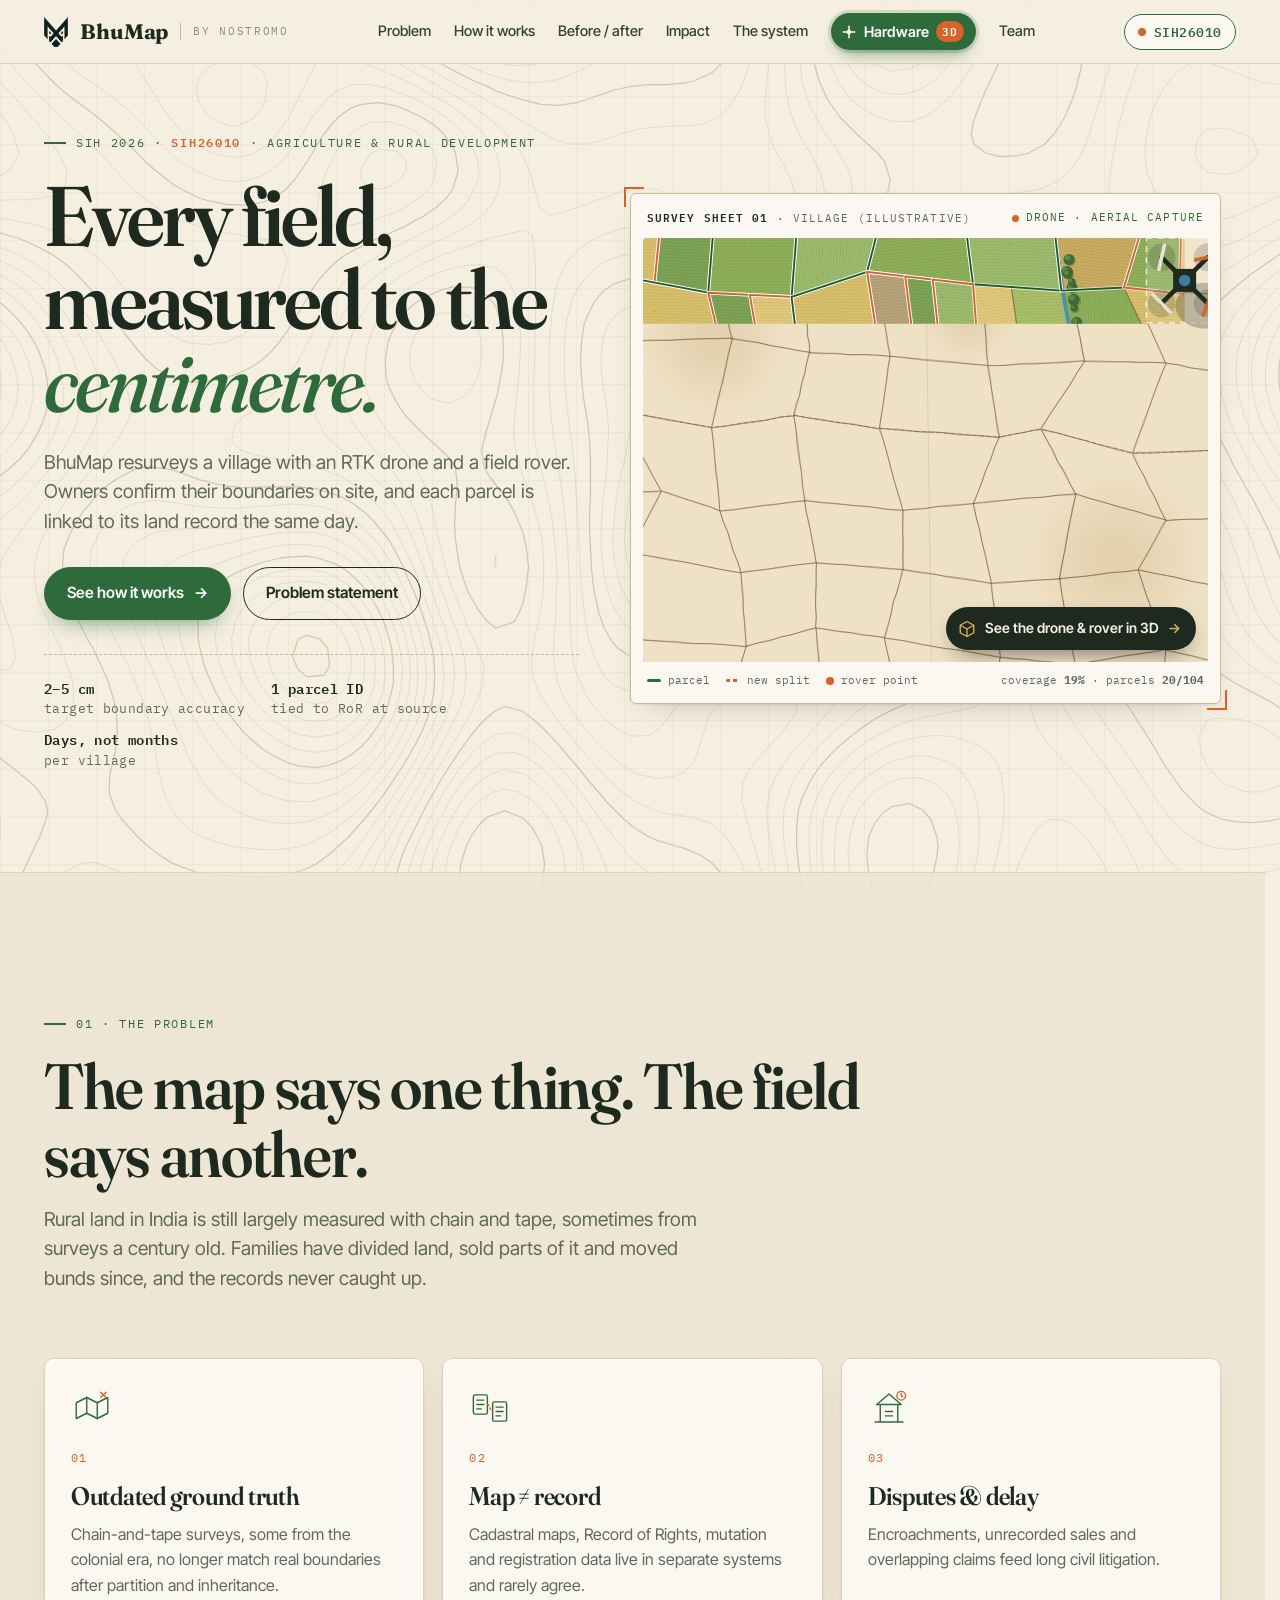
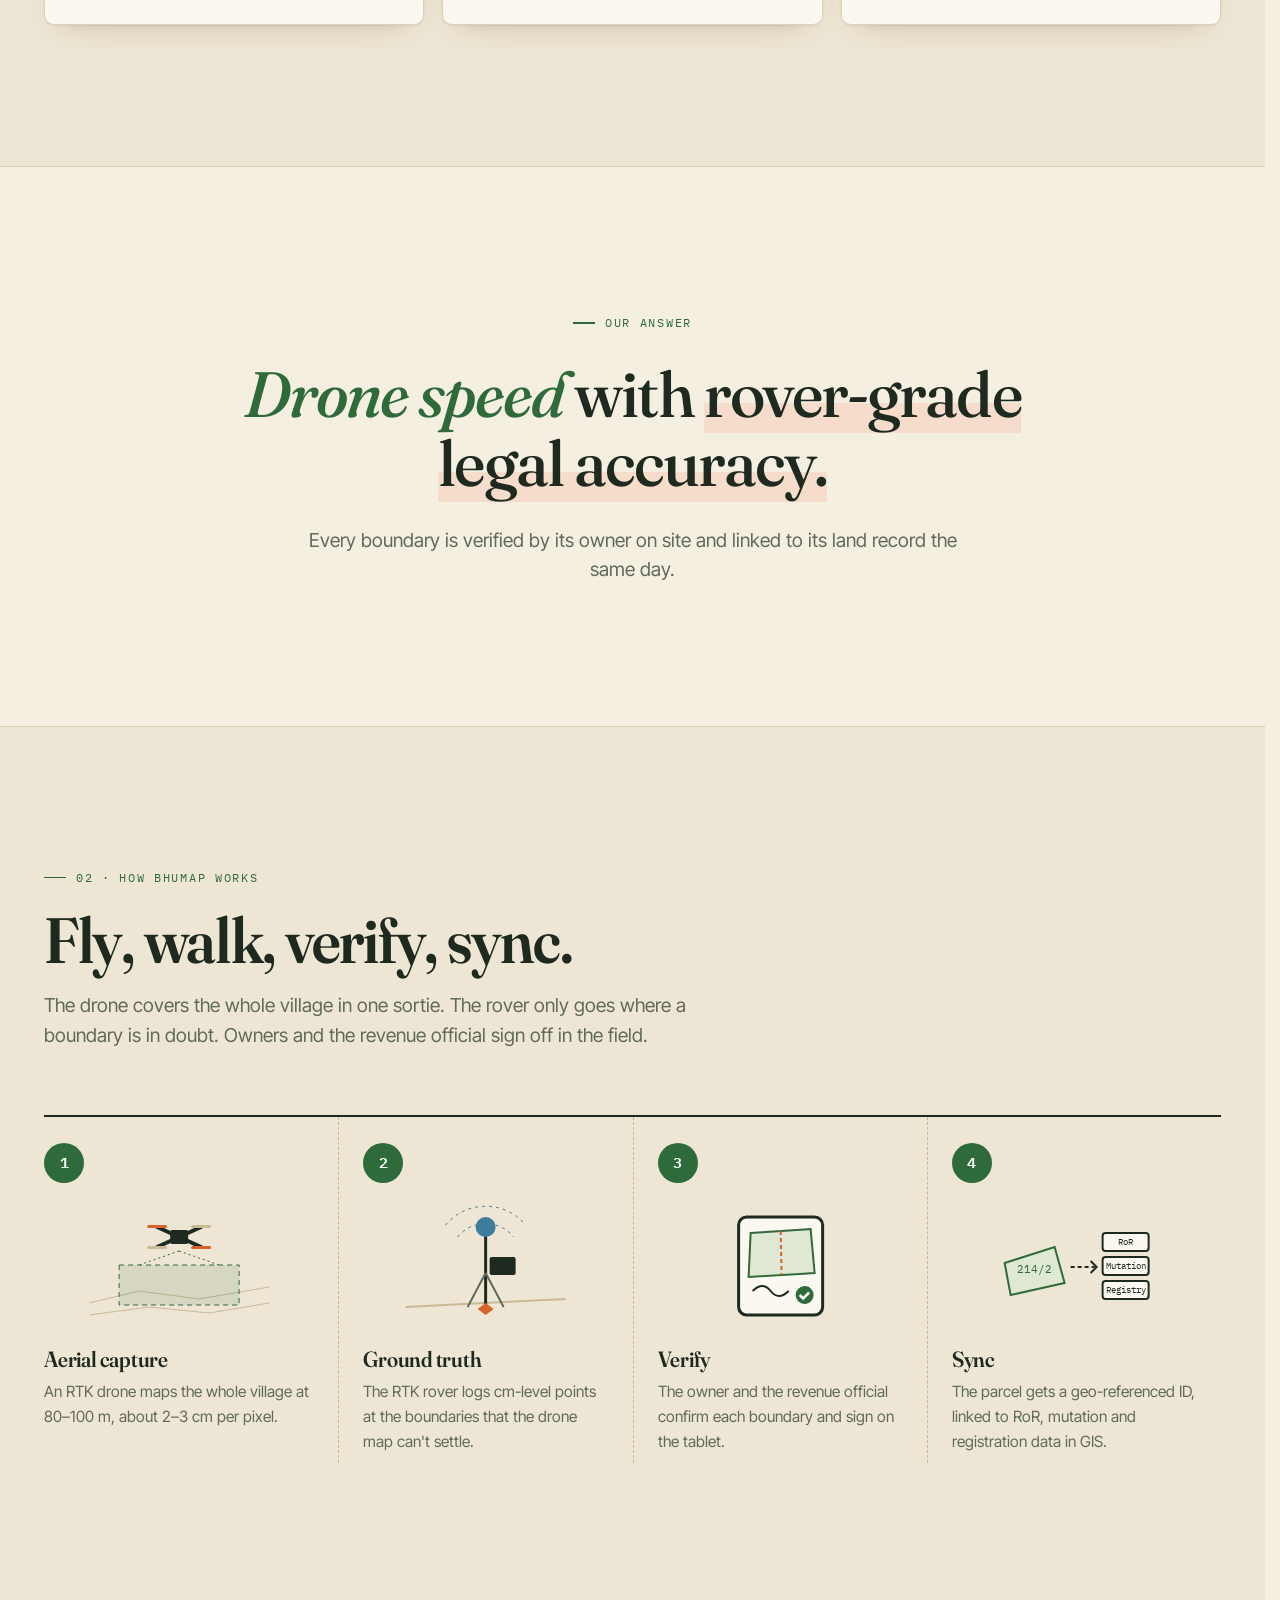
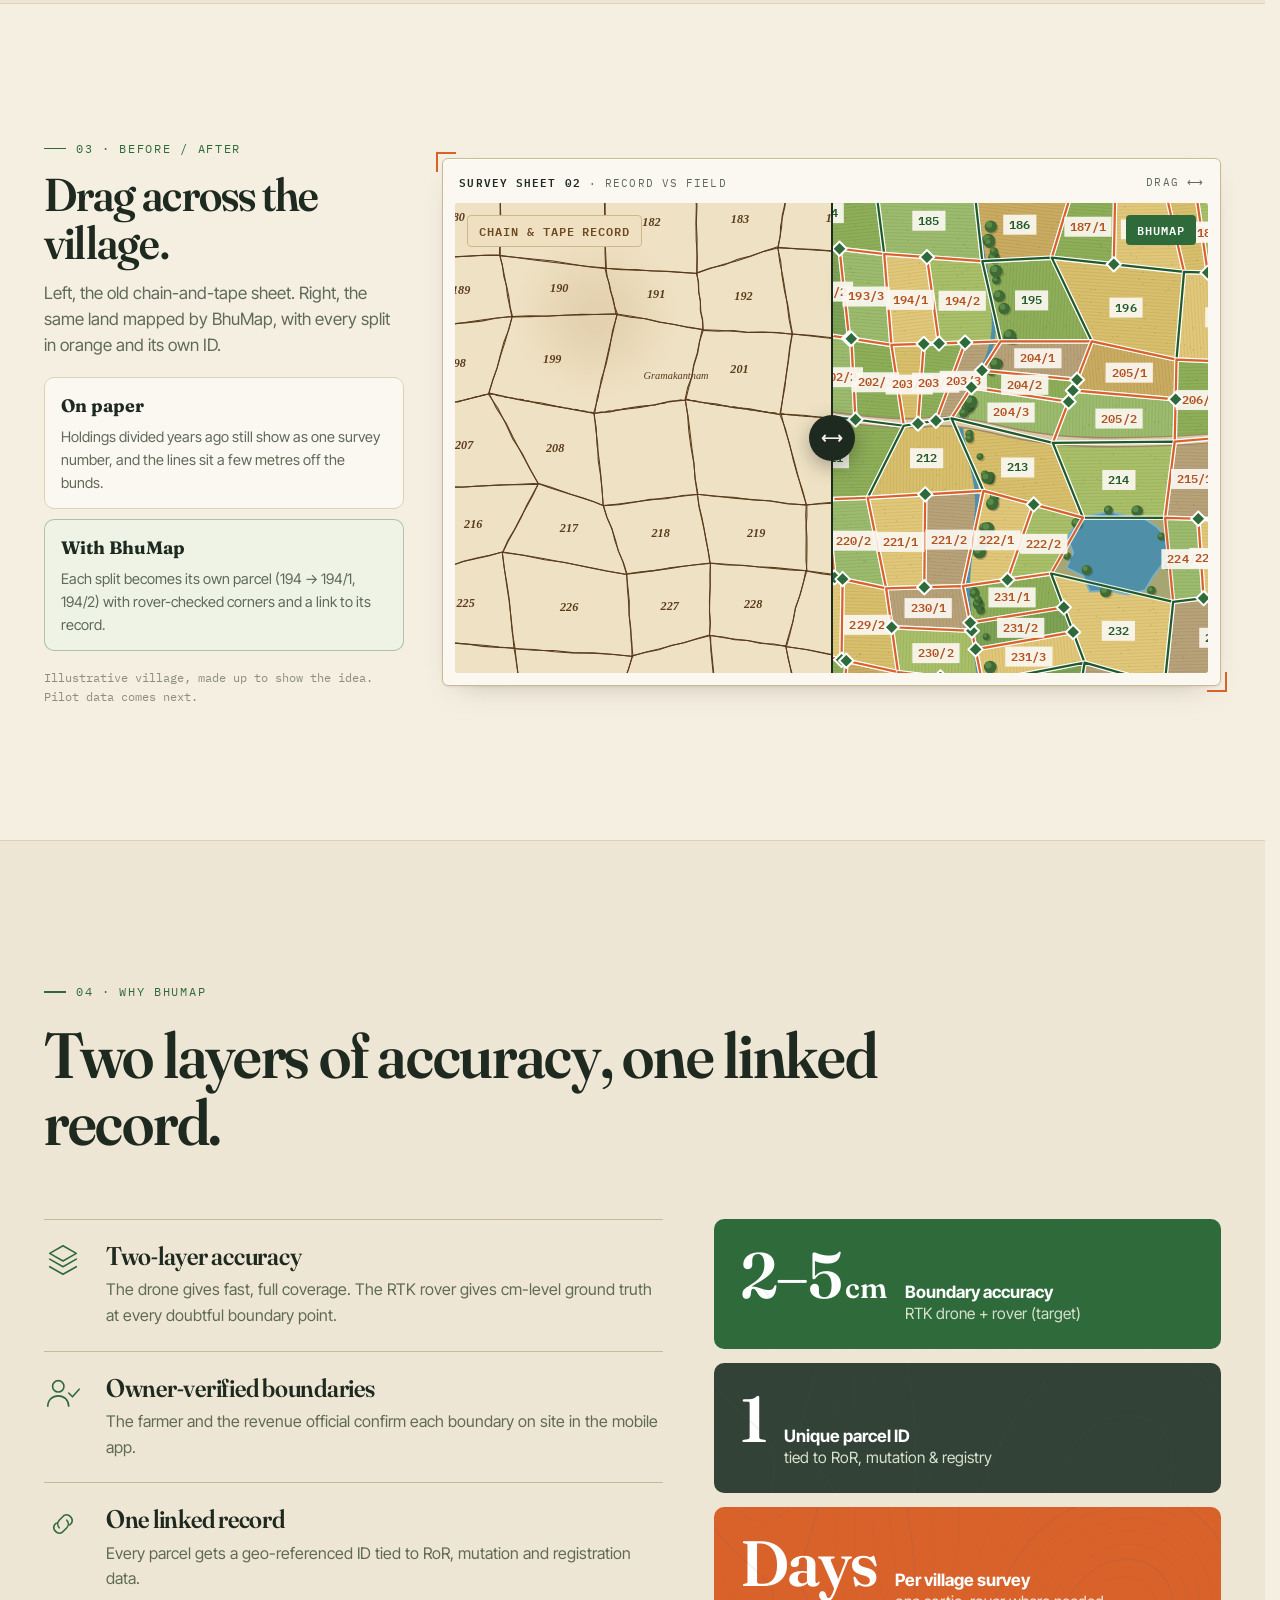
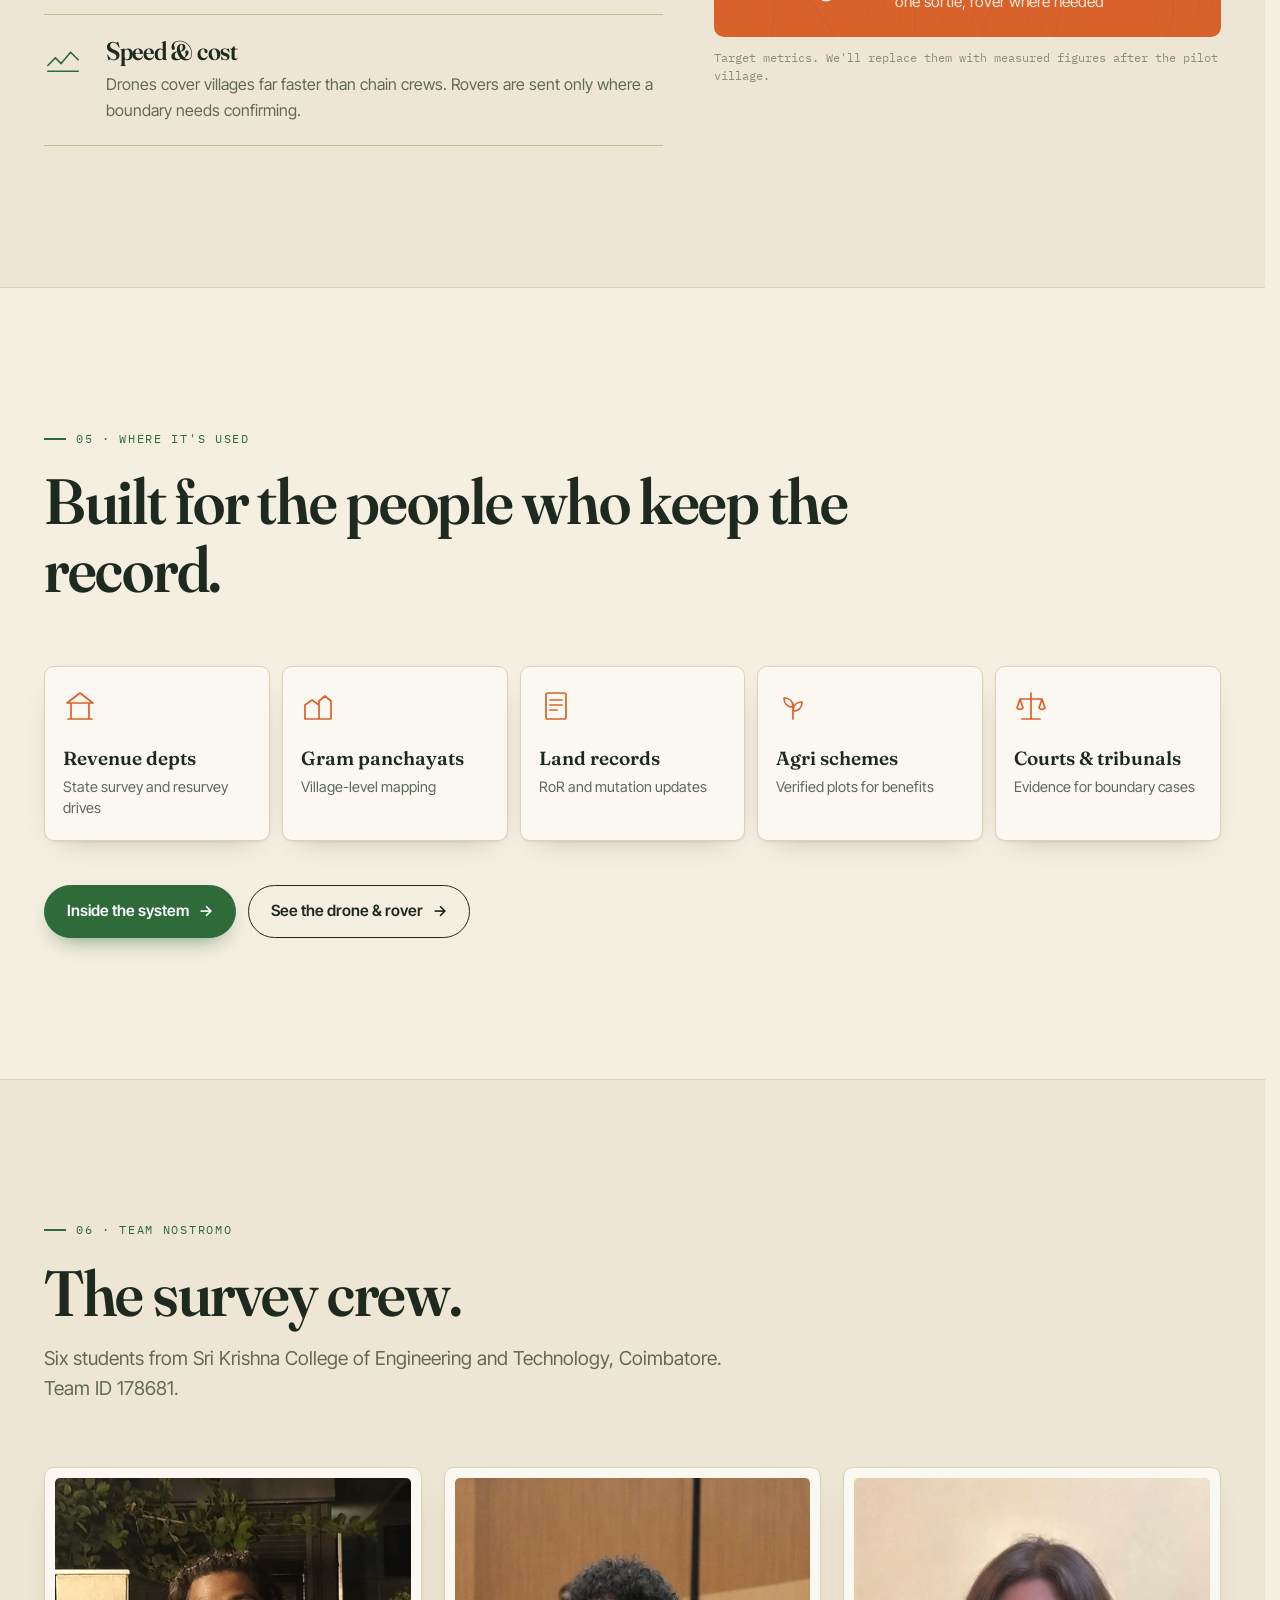
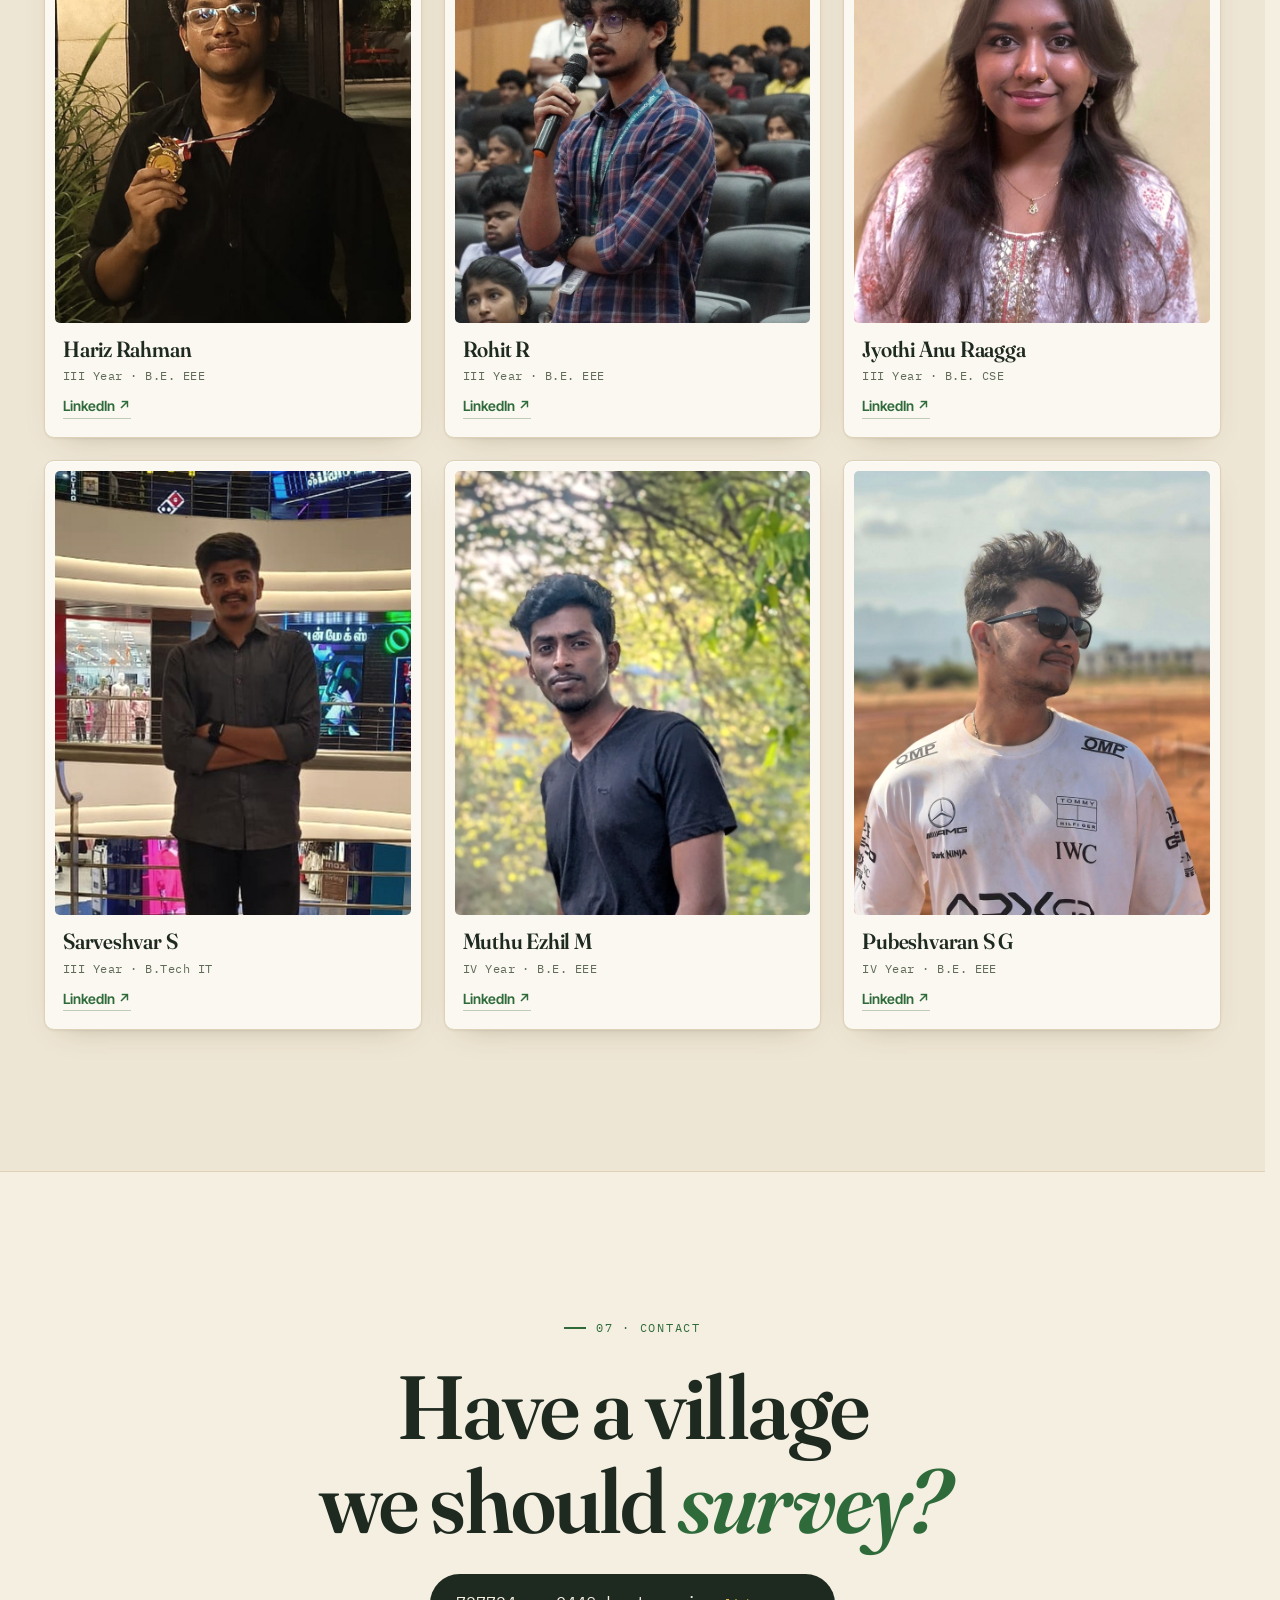
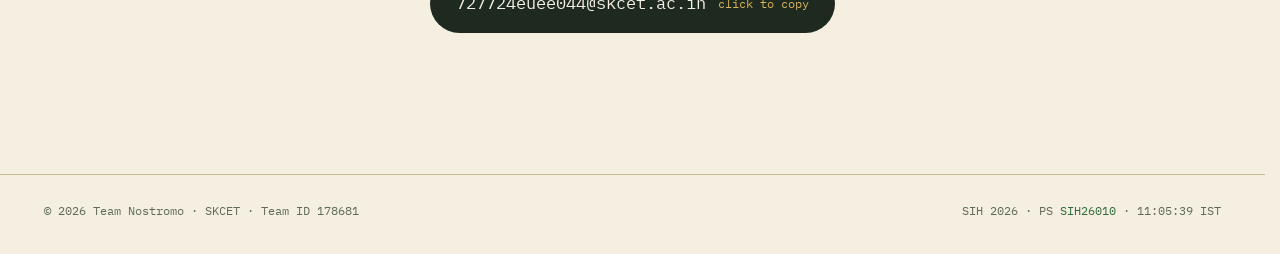
==== commit 5289701f: "Uniform pipeline steps" ====
--- a/index.html
+++ b/index.html
@@ -17,7 +17,7 @@
   <link rel="preconnect" href="https://fonts.googleapis.com">
   <link rel="preconnect" href="https://fonts.gstatic.com" crossorigin>
   <link rel="stylesheet" href="https://fonts.googleapis.com/css2?family=Fraunces:ital,opsz,wght,SOFT@0,9..144,400..700,0..100;1,9..144,400..700,0..100&family=IBM+Plex+Mono:wght@400;500;600&family=Inter+Tight:wght@400;500;600;700&display=swap">
-  <link rel="stylesheet" href="styles.css?v=7">
+  <link rel="stylesheet" href="styles.css?v=8">
 </head>
 <body>
 
--- a/styles.css
+++ b/styles.css
@@ -485,3 +485,8 @@
   .pipeline div:not(:last-child)::after { display: none; }
 }
 @media (max-width: 600px) { .pipeline { grid-template-columns: 1fr 1fr; } }
+/* every step looks the same; hovering any step tints it */
+.pipeline div:last-child { background: var(--card); color: var(--ink); border-color: var(--line); }
+.pipeline div:last-child small { color: var(--survey); }
+.pipeline div:last-child span { color: var(--muted); }
+.pipeline div:hover, .pipeline div:last-child:hover { background: #eef3e6; }
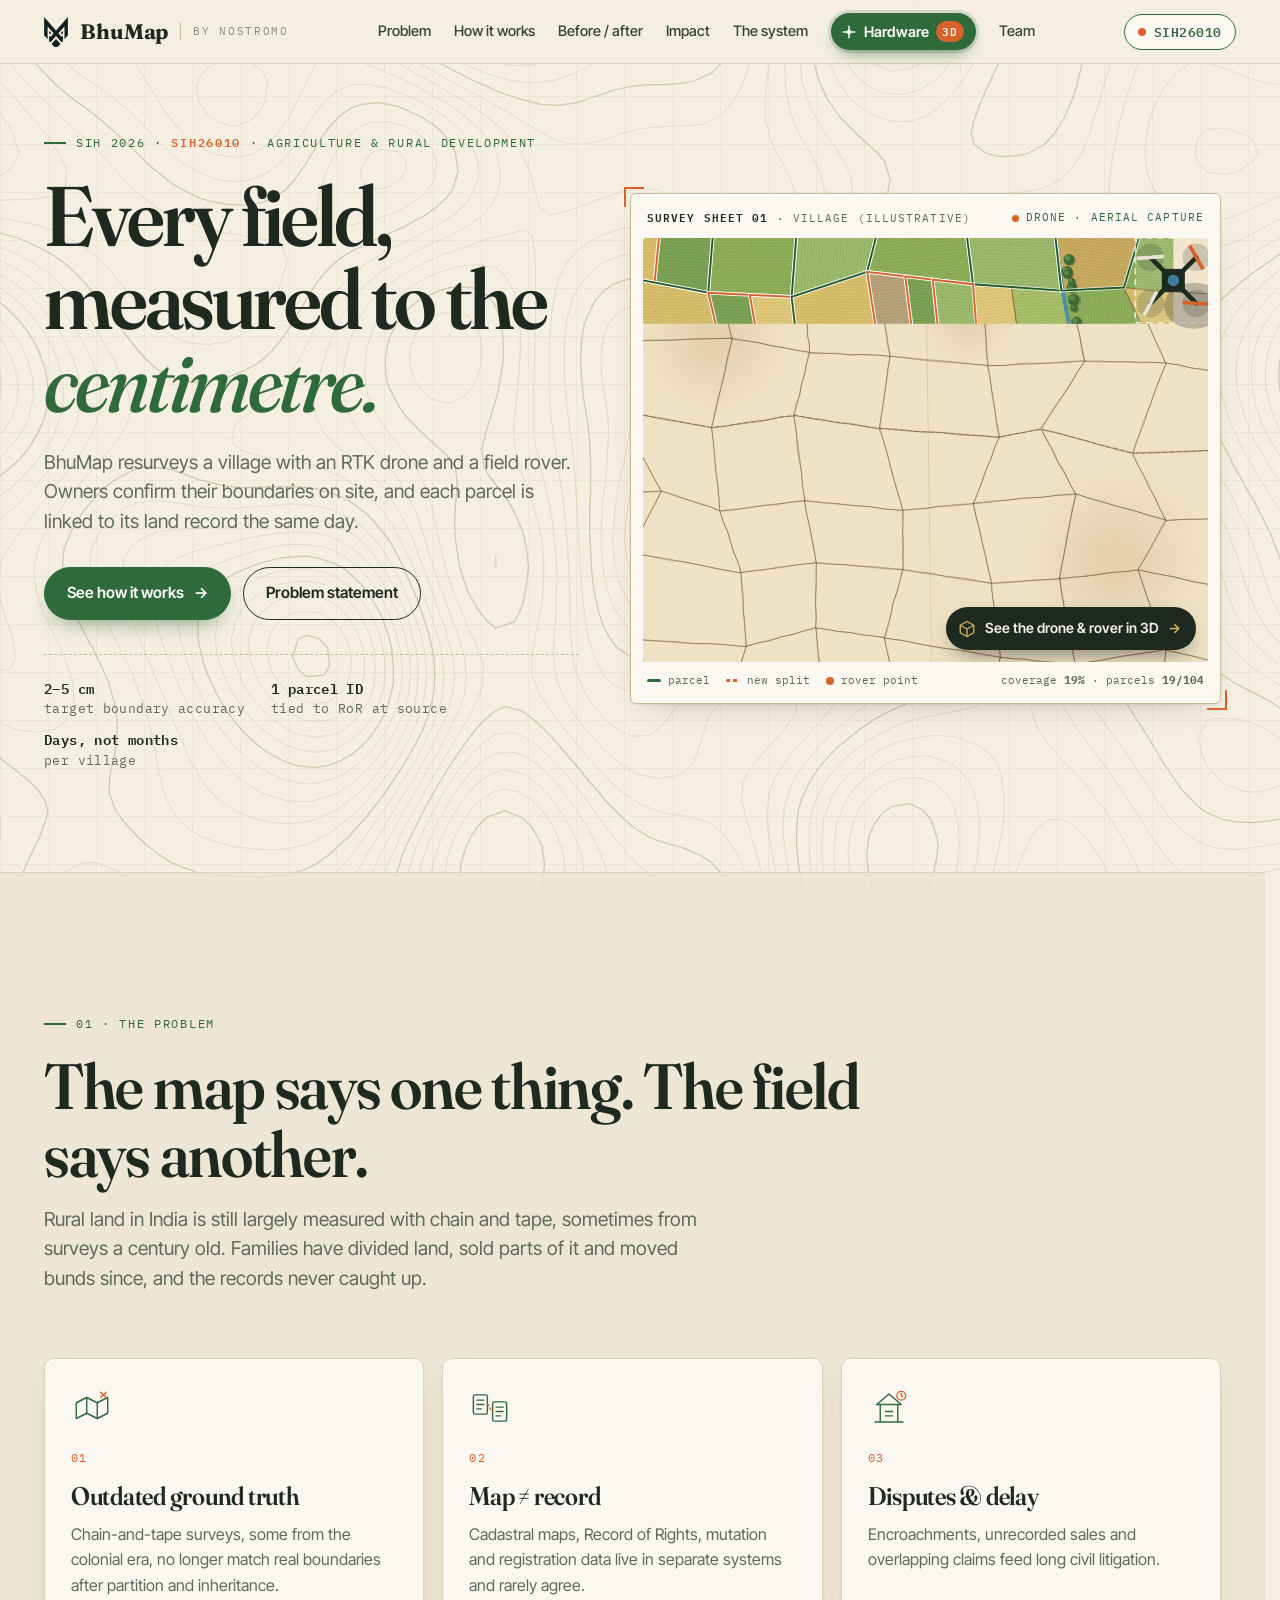
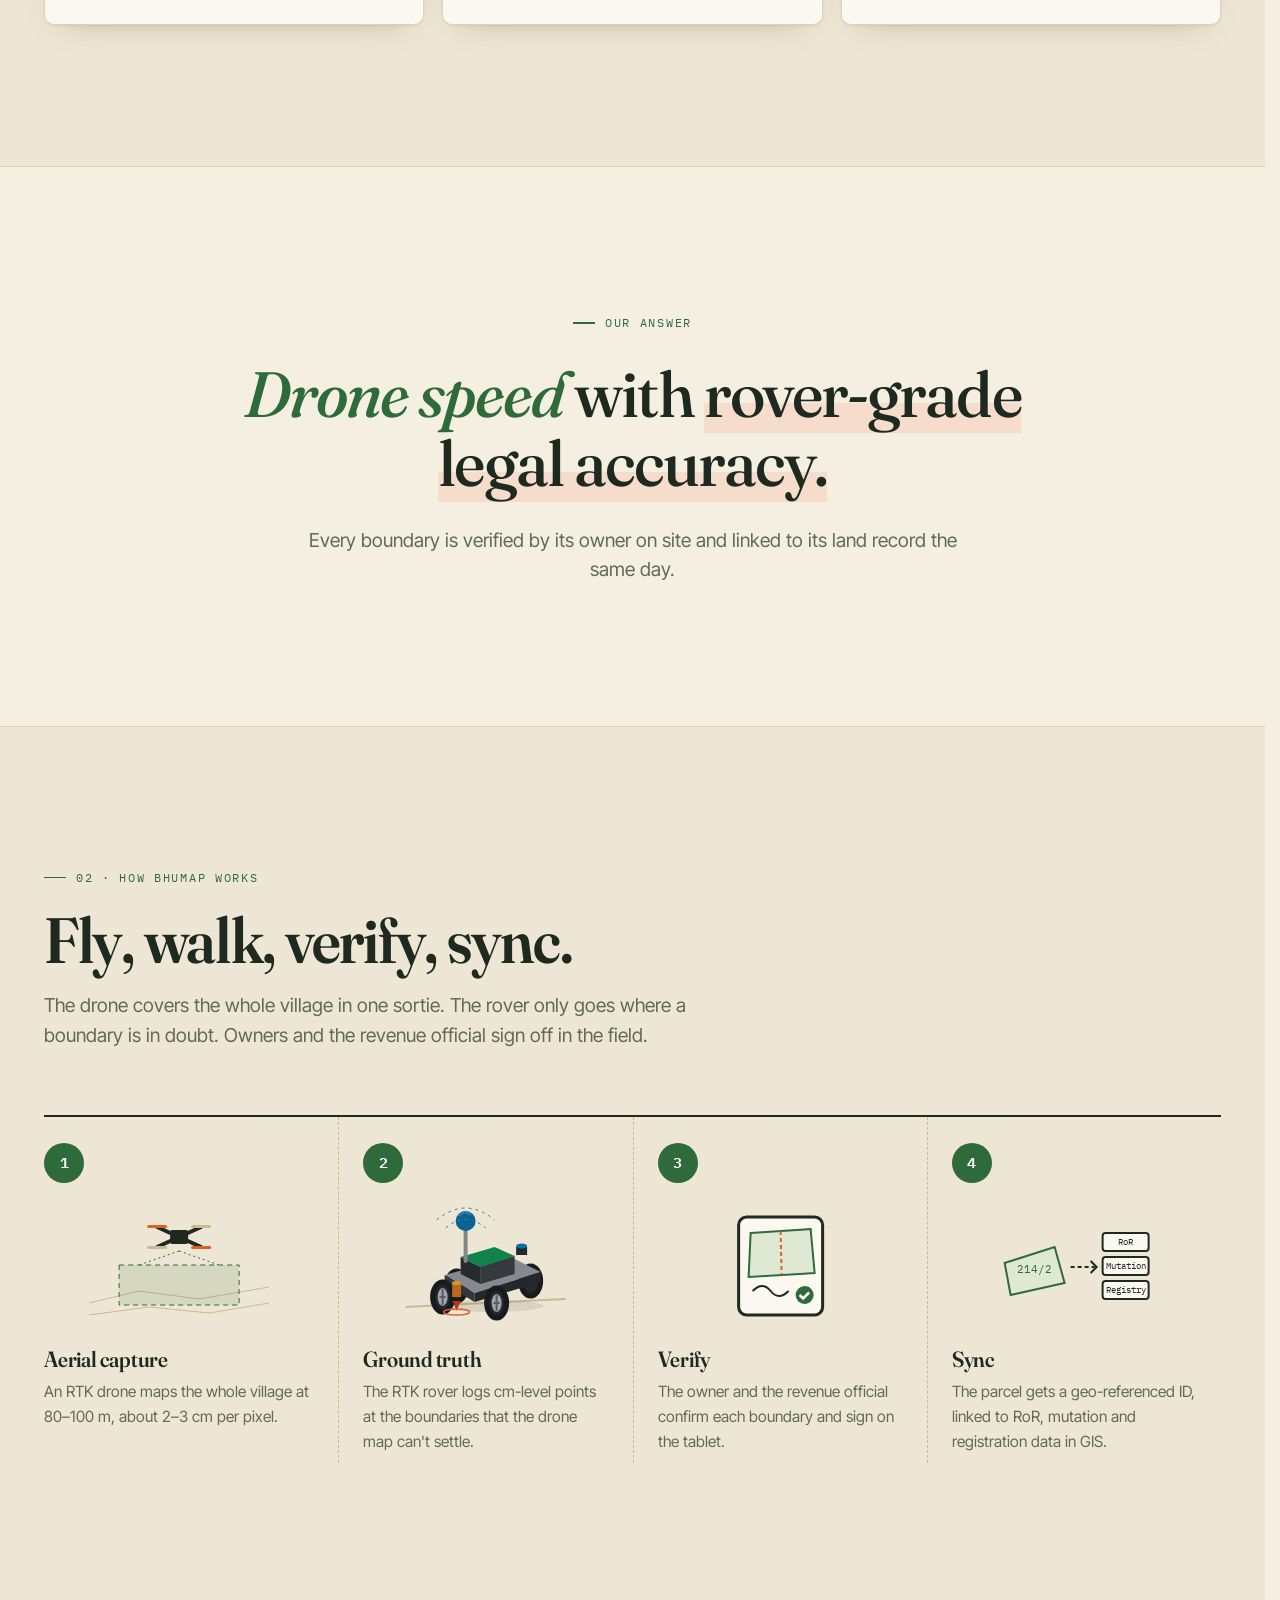
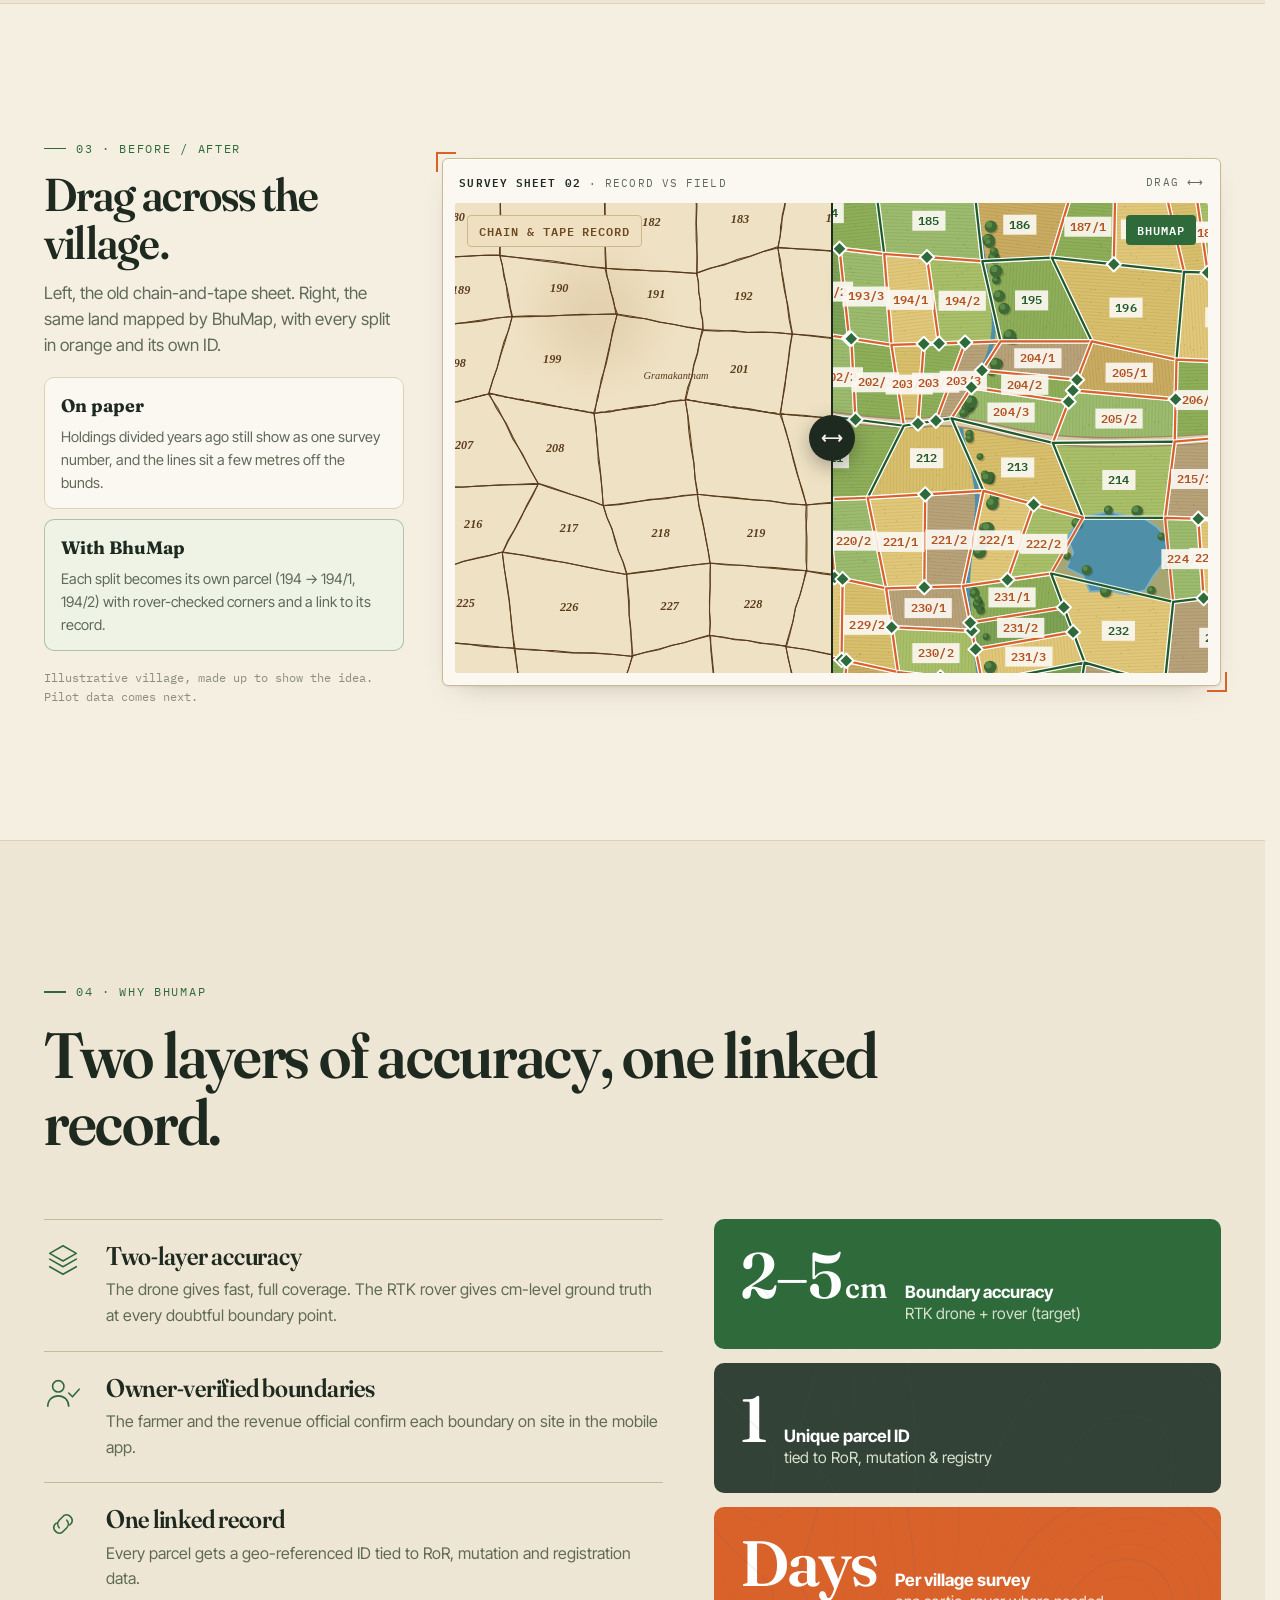
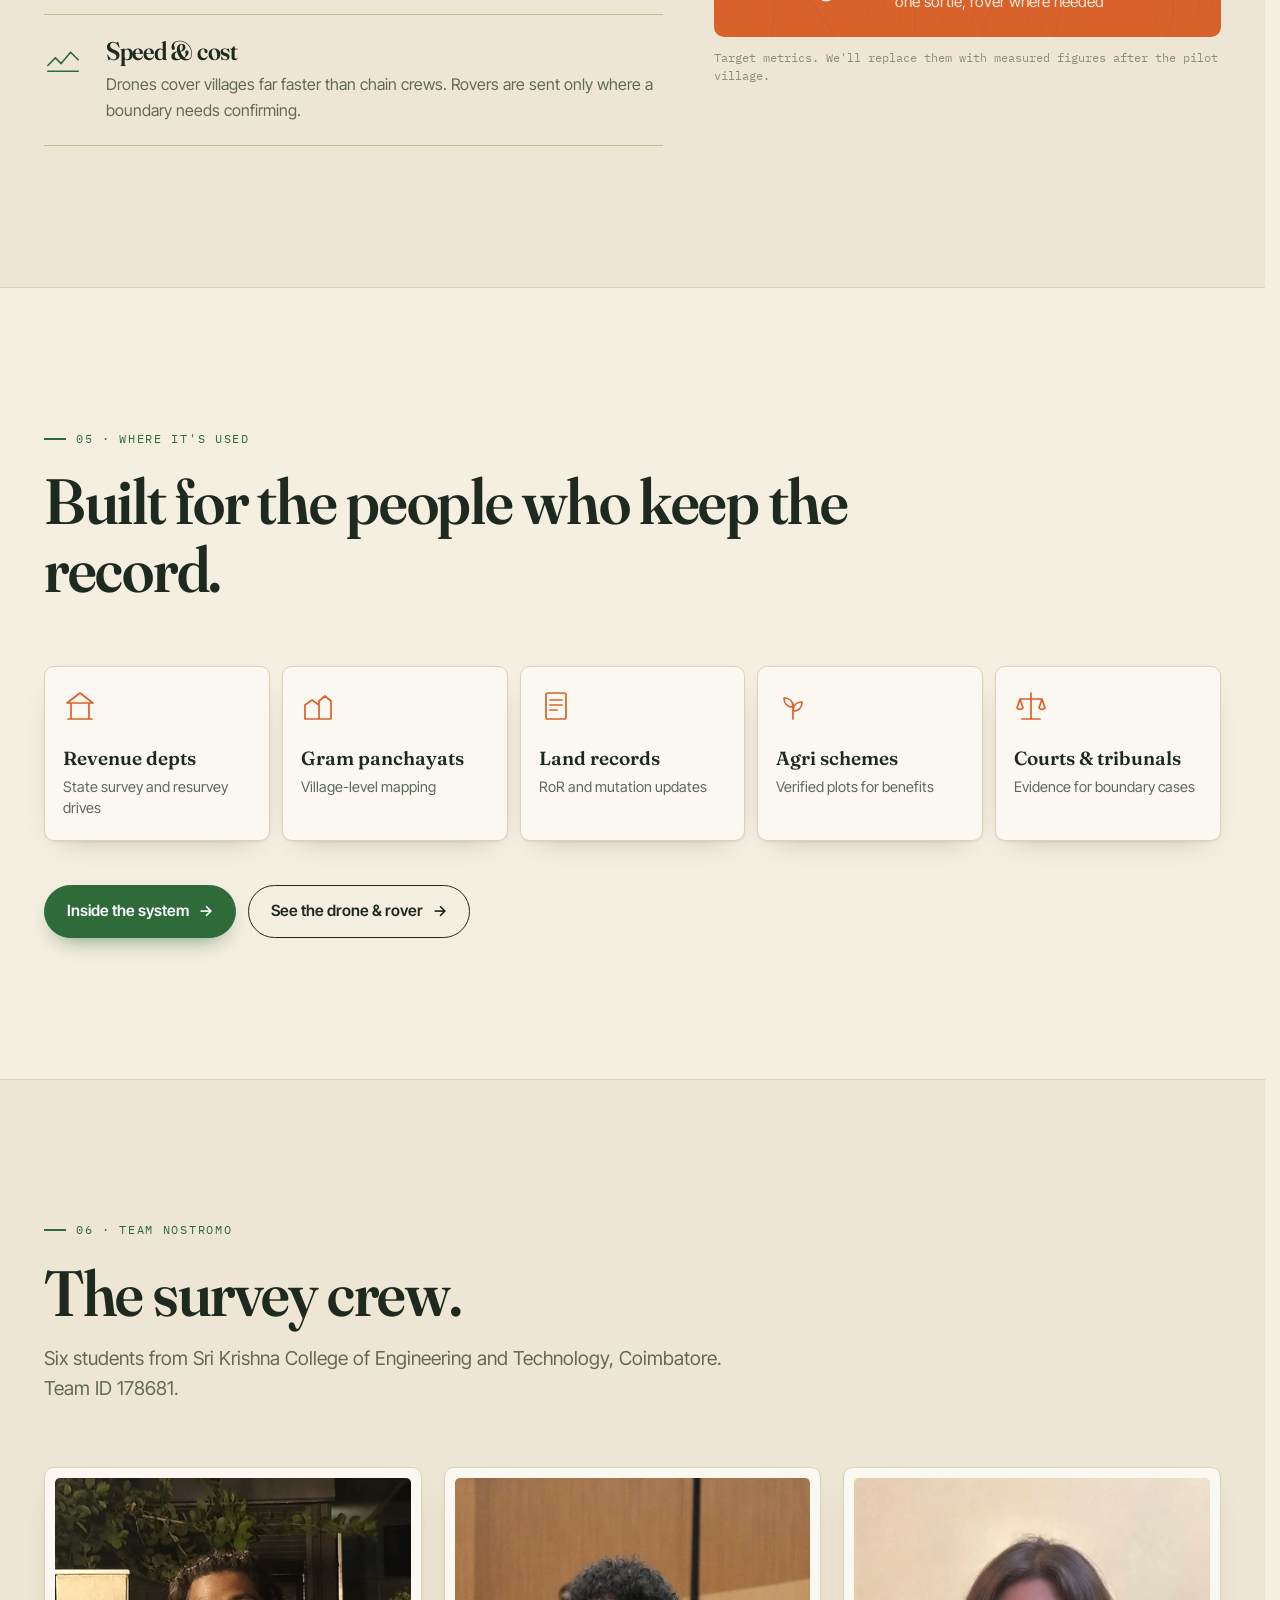
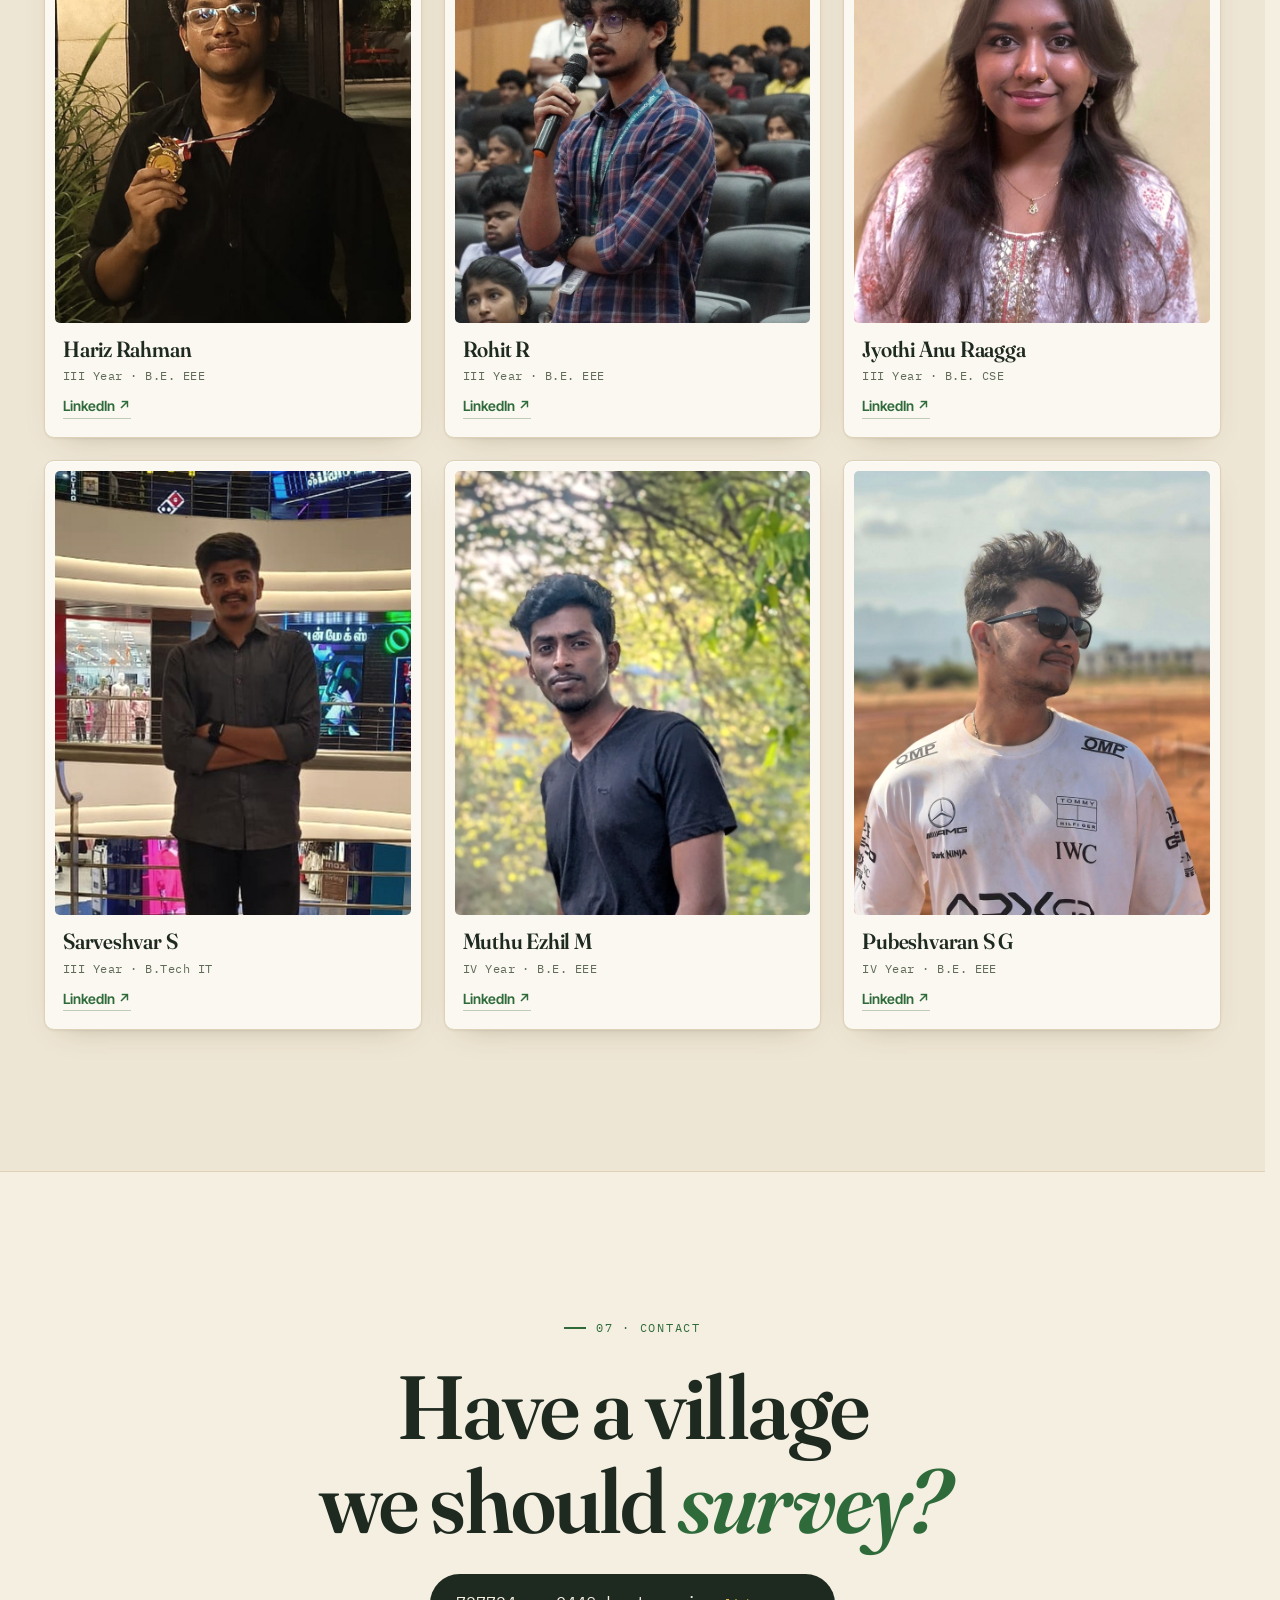
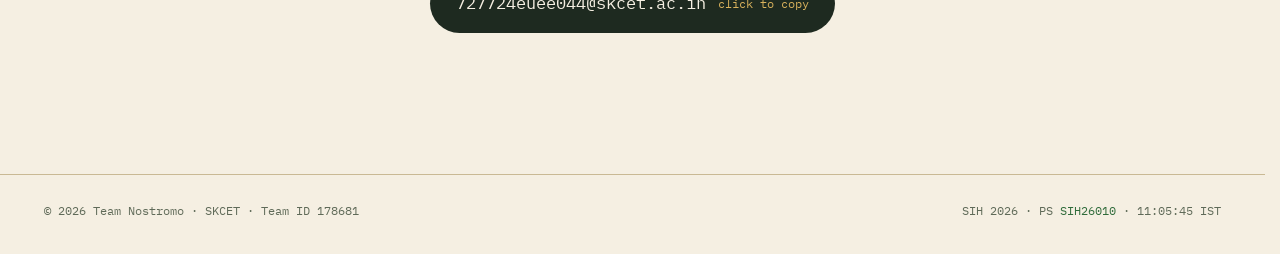
==== commit 6579751d: "updated rover image" ====
--- a/index.html
+++ b/index.html
@@ -119,7 +119,29 @@
       </div>
       <div class="step rv">
         <span class="n">2</span>
-        <svg viewBox="0 0 200 120" aria-hidden="true"><path d="M20 104 L180 96" stroke="#c9b994" stroke-width="2"/><path d="M100 30 V100" stroke="#1e2a20" stroke-width="3"/><path d="M100 100 L100 108" stroke="#1e2a20" stroke-width="3"/><path d="M100 70 L82 104 M100 70 L118 104" stroke="#5f6a58" stroke-width="2"/><circle cx="100" cy="24" r="10" fill="#3d7c9c"/><rect x="104" y="54" width="26" height="18" rx="2" fill="#1e2a20"/><path d="M92 106 l8-6 8 6 -8 6z" fill="#d9622b"/><path d="M60 22a52 52 0 0 1 80 0M72 34a36 36 0 0 1 56 0" fill="none" stroke="#3d7c9c" stroke-dasharray="3 4"/></svg>
+        <svg class="rover-step" viewBox="0 0 200 120" role="img" aria-label="Animated four-wheel rover with a blue GNSS antenna, green electronics enclosure and orange survey sensor">
+          <path d="M20 104 L180 96" stroke="#c9b994" stroke-width="2"/>
+          <ellipse cx="104" cy="103" rx="54" ry="6" fill="#1e2a20" opacity=".1"/>
+          <g class="rover-drive">
+            <g fill="#24282c" stroke="#171b1e" stroke-width="5"><ellipse cx="71" cy="83" rx="10" ry="15"/><ellipse cx="145" cy="78" rx="10" ry="15"/></g>
+            <path d="M59 72 L125 54 L155 69 L89 90 Z" fill="#83898e"/>
+            <path d="M59 72 L89 90 L89 99 L59 81 Z" fill="#32373b"/>
+            <path d="M89 90 L155 69 L155 79 L89 99 Z" fill="#24282c"/>
+            <path d="M75 54 L109 44 L129 53 L95 64 Z" fill="#12824b"/>
+            <path d="M75 54 L95 64 L95 81 L75 71 Z" fill="#272b2f"/>
+            <path d="M95 64 L129 53 L129 71 L95 81 Z" fill="#343a3e"/>
+            <path d="M80 58 V22" stroke="#808985" stroke-width="4" stroke-linecap="round"/>
+            <circle cx="80" cy="18" r="10" fill="#096292"/><path d="M73 13 Q79 6 85 12" fill="none" stroke="#2582b2" stroke-width="2"/>
+            <path d="M136 52 V44" stroke="#24282c" stroke-width="11"/><ellipse cx="136" cy="43" rx="5.5" ry="2.5" fill="#0872a5"/>
+            <g fill="#24282c" stroke="#171b1e" stroke-width="5"><ellipse cx="57" cy="94" rx="10" ry="15"/><ellipse cx="111" cy="100" rx="10" ry="15"/></g>
+            <g class="rover-wheel" style="--wheel-x:57px;--wheel-y:94px"><ellipse cx="57" cy="94" rx="5" ry="9" fill="#a1a6a9"/><path d="M57 86 V102 M54 94 H60" stroke="#575d62" stroke-width="2"/></g>
+            <g class="rover-wheel" style="--wheel-x:111px;--wheel-y:100px"><ellipse cx="111" cy="100" rx="5" ry="9" fill="#a1a6a9"/><path d="M111 92 V108 M108 100 H114" stroke="#575d62" stroke-width="2"/></g>
+            <path d="M71 80 V94" stroke="#b76b18" stroke-width="9"/><ellipse cx="71" cy="80" rx="4.5" ry="2" fill="#dc942c"/>
+            <path d="M67 98 H75 L71 108 Z" fill="#bd3026"/>
+            <g class="rover-signal" fill="none" stroke="#3d7c9c" stroke-dasharray="3 4"><path d="M51 17 Q80 -7 109 17"/><path d="M60 25 Q80 8 100 25"/></g>
+          </g>
+          <ellipse class="rover-scan" cx="71" cy="109" rx="13" ry="3" fill="none" stroke="#d9622b" stroke-width="1.5"/>
+        </svg>
         <h3>Ground truth</h3><p>The RTK rover logs cm-level points at the boundaries that the drone map can't settle.</p>
       </div>
       <div class="step rv">
--- a/styles.css
+++ b/styles.css
@@ -490,3 +490,14 @@
 .pipeline div:last-child small { color: var(--survey); }
 .pipeline div:last-child span { color: var(--muted); }
 .pipeline div:hover, .pipeline div:last-child:hover { background: #eef3e6; }
+
+/* Wheeled rover in the Ground truth card. */
+.rover-step .rover-drive { animation: rover-drive 3s ease-in-out infinite; }
+.rover-step .rover-wheel { transform-origin: var(--wheel-x) var(--wheel-y); animation: rover-wheel 1.5s linear infinite; }
+.rover-step .rover-signal { animation: rover-signal 1.8s ease-out infinite; }
+.rover-step .rover-scan { transform-origin: 71px 109px; animation: rover-scan 1.8s ease-out infinite; }
+@keyframes rover-drive { 0%, 100% { transform: translateX(-3px); } 50% { transform: translateX(3px); } }
+@keyframes rover-wheel { to { transform: rotate(360deg); } }
+@keyframes rover-signal { 0%, 100% { opacity: .25; } 50% { opacity: 1; } }
+@keyframes rover-scan { from { transform: scale(.5); opacity: 1; } to { transform: scale(1.8); opacity: 0; } }
+@media (prefers-reduced-motion: reduce) { .rover-step .rover-drive, .rover-step .rover-wheel, .rover-step .rover-signal, .rover-step .rover-scan { animation: none; } }
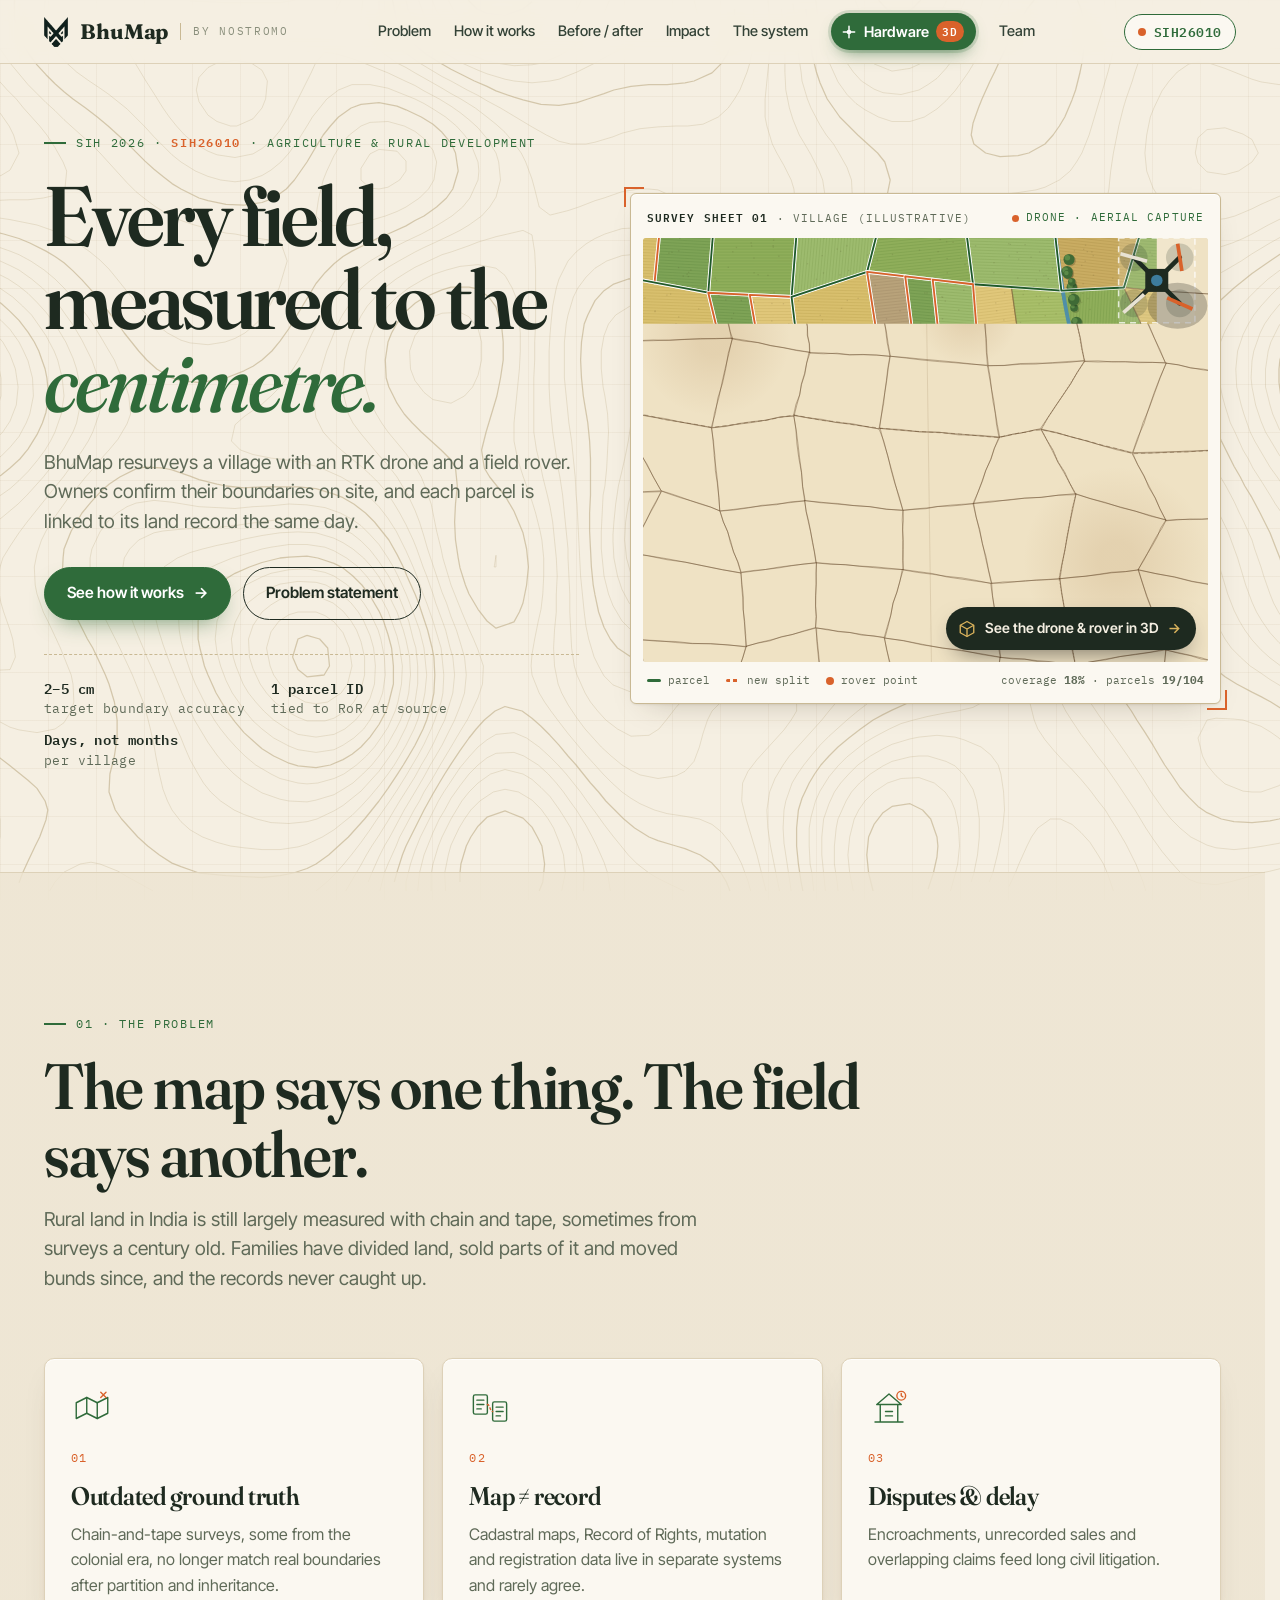
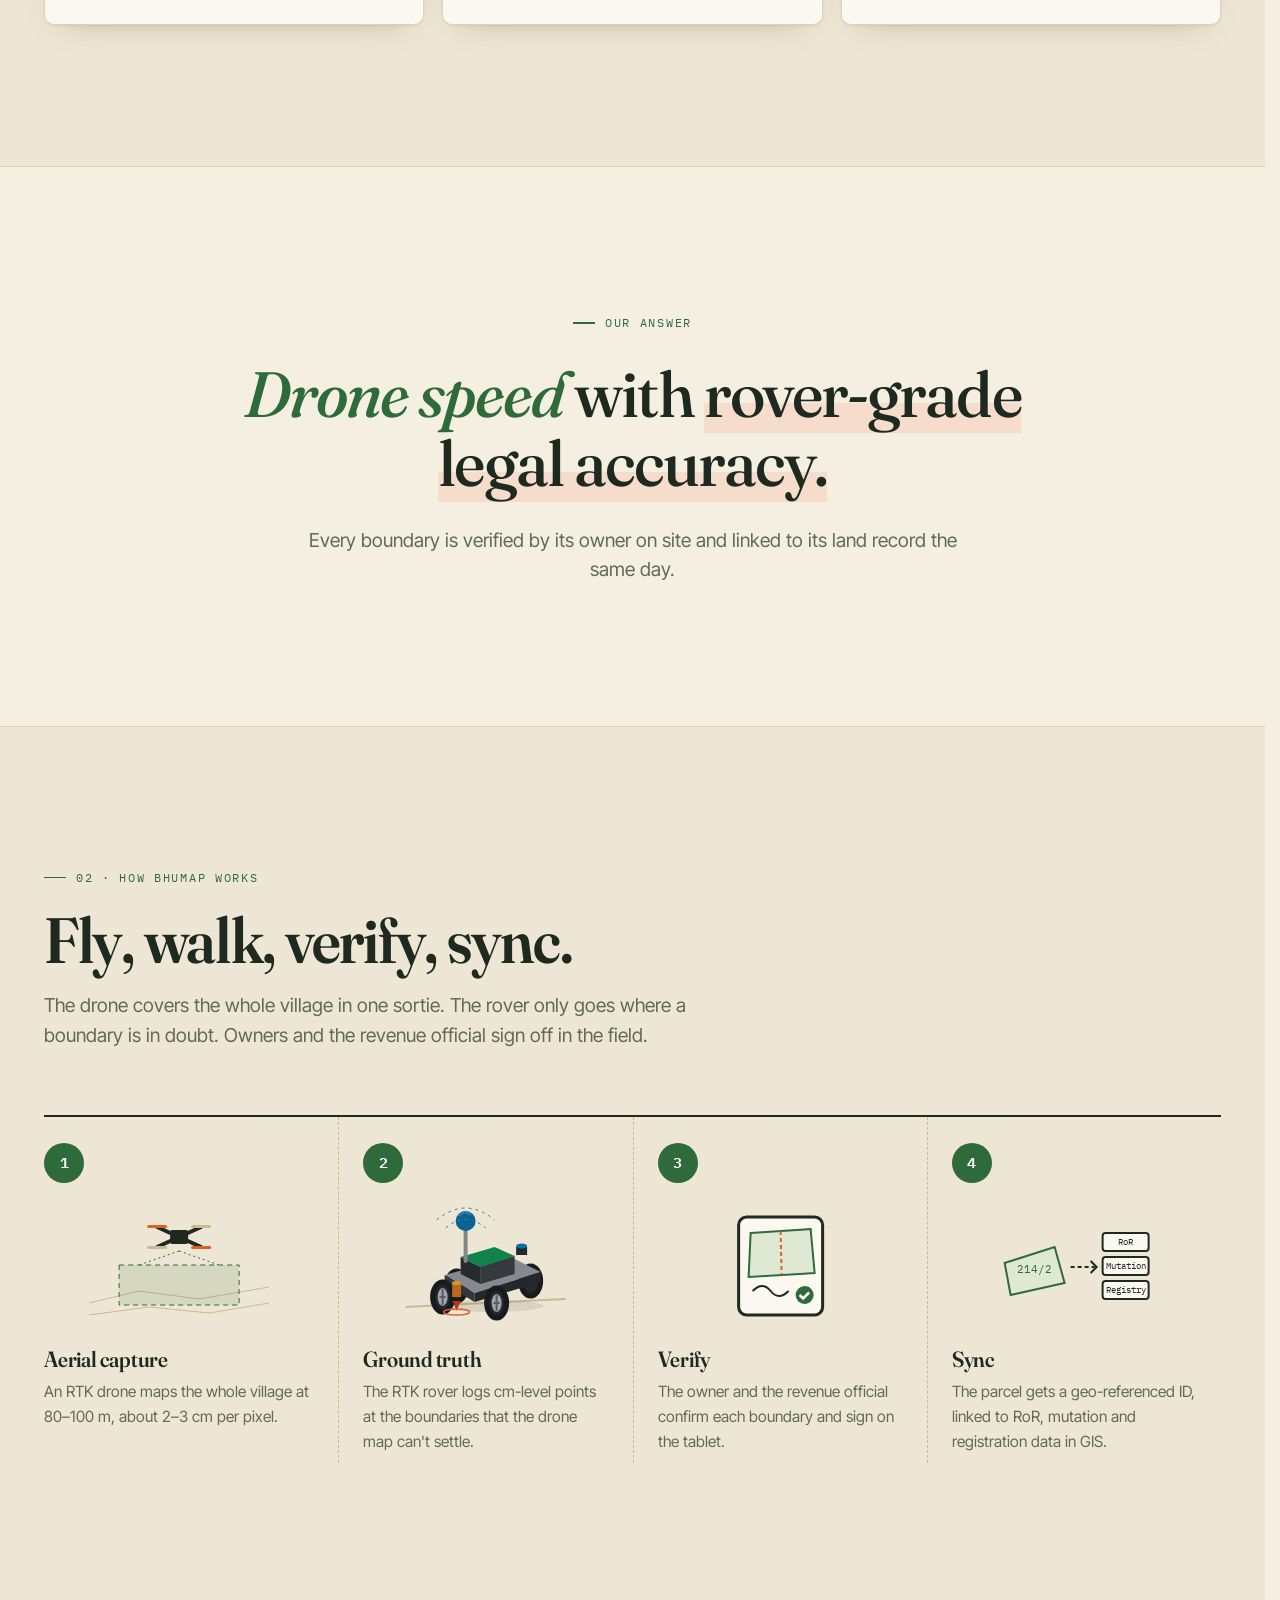
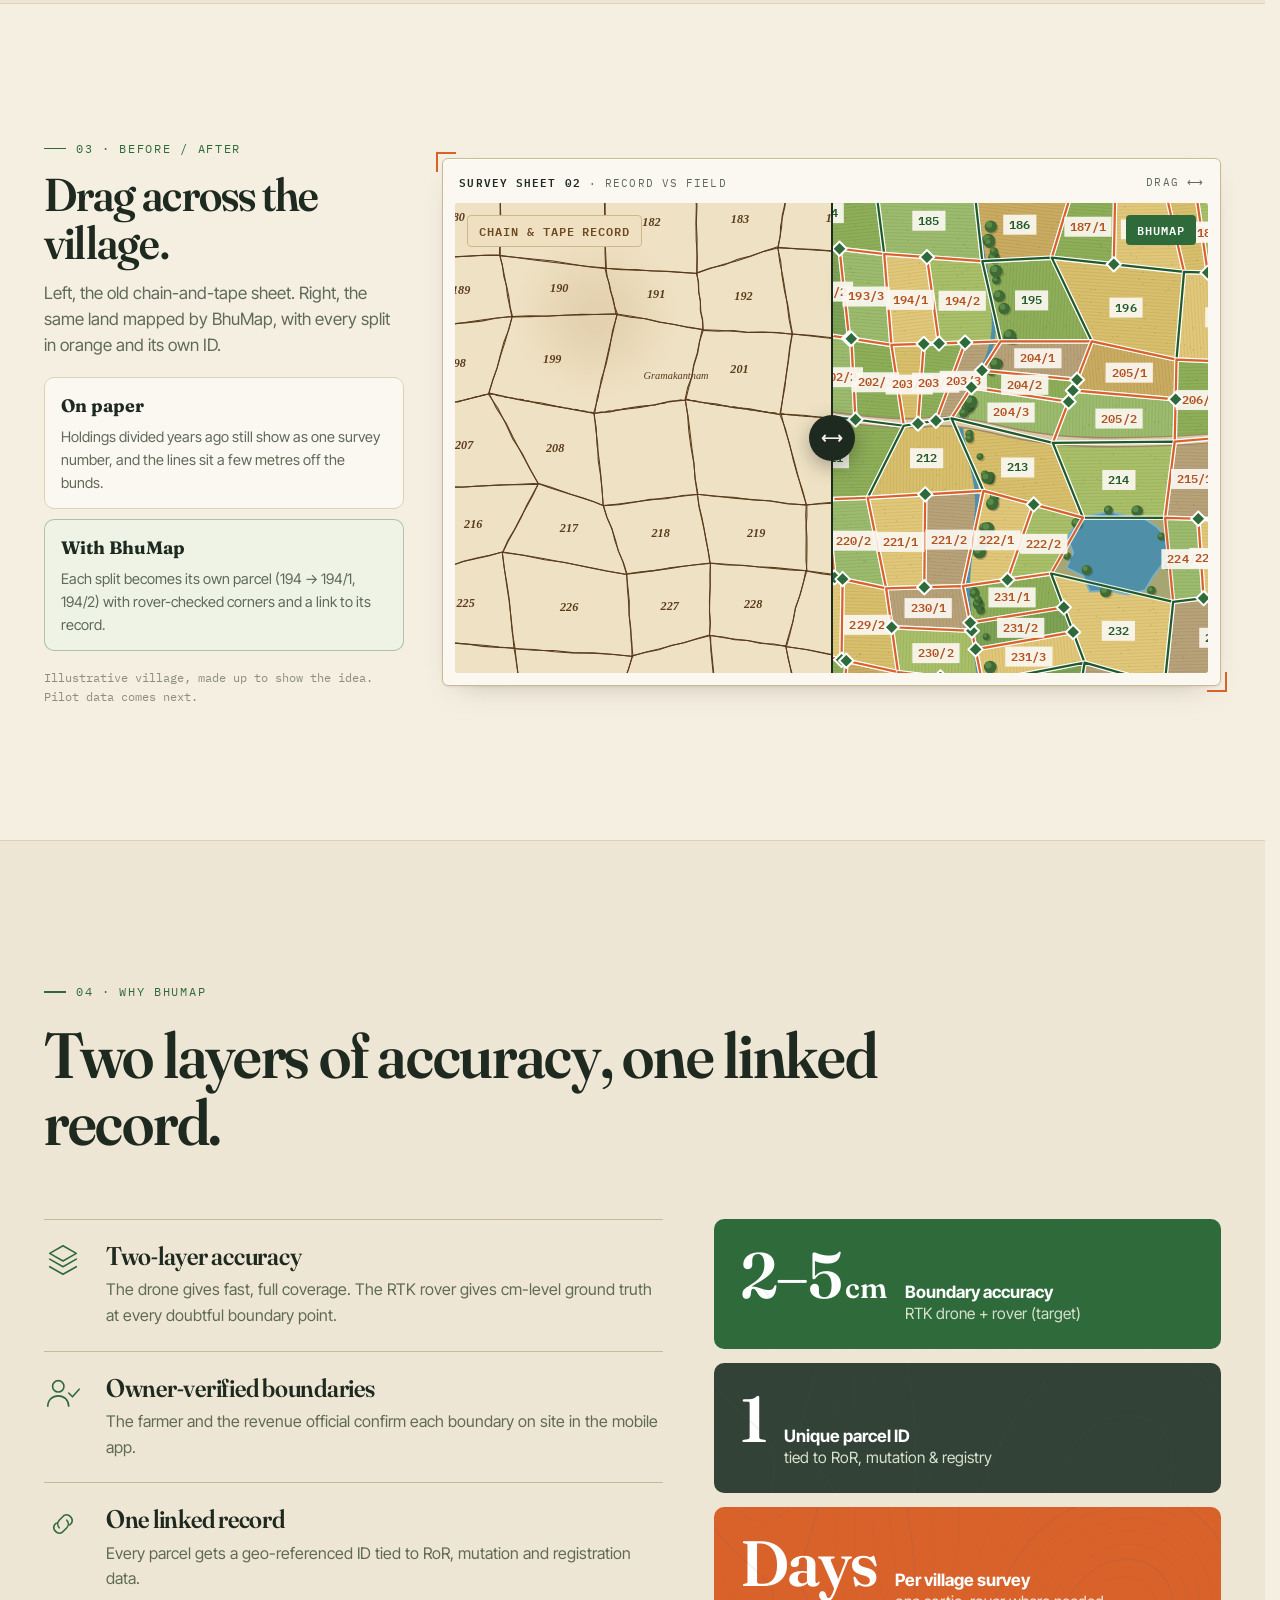
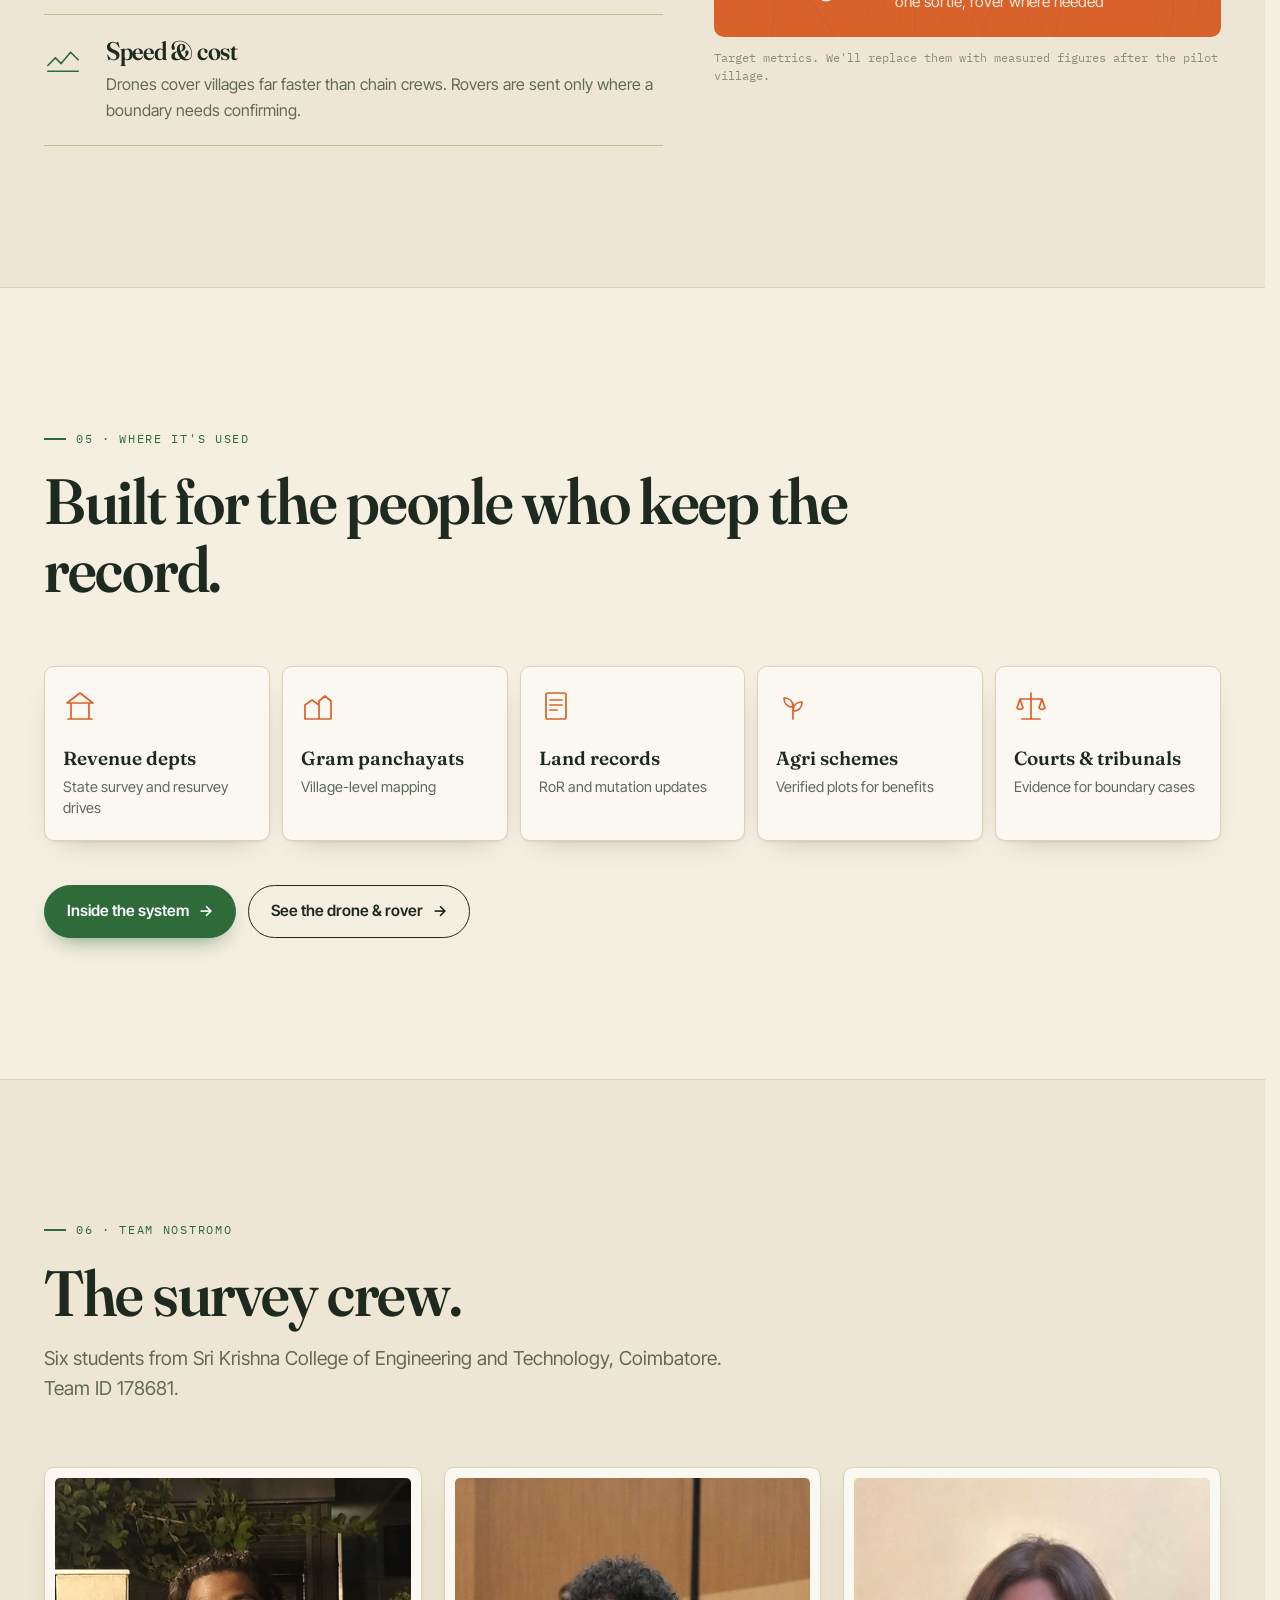
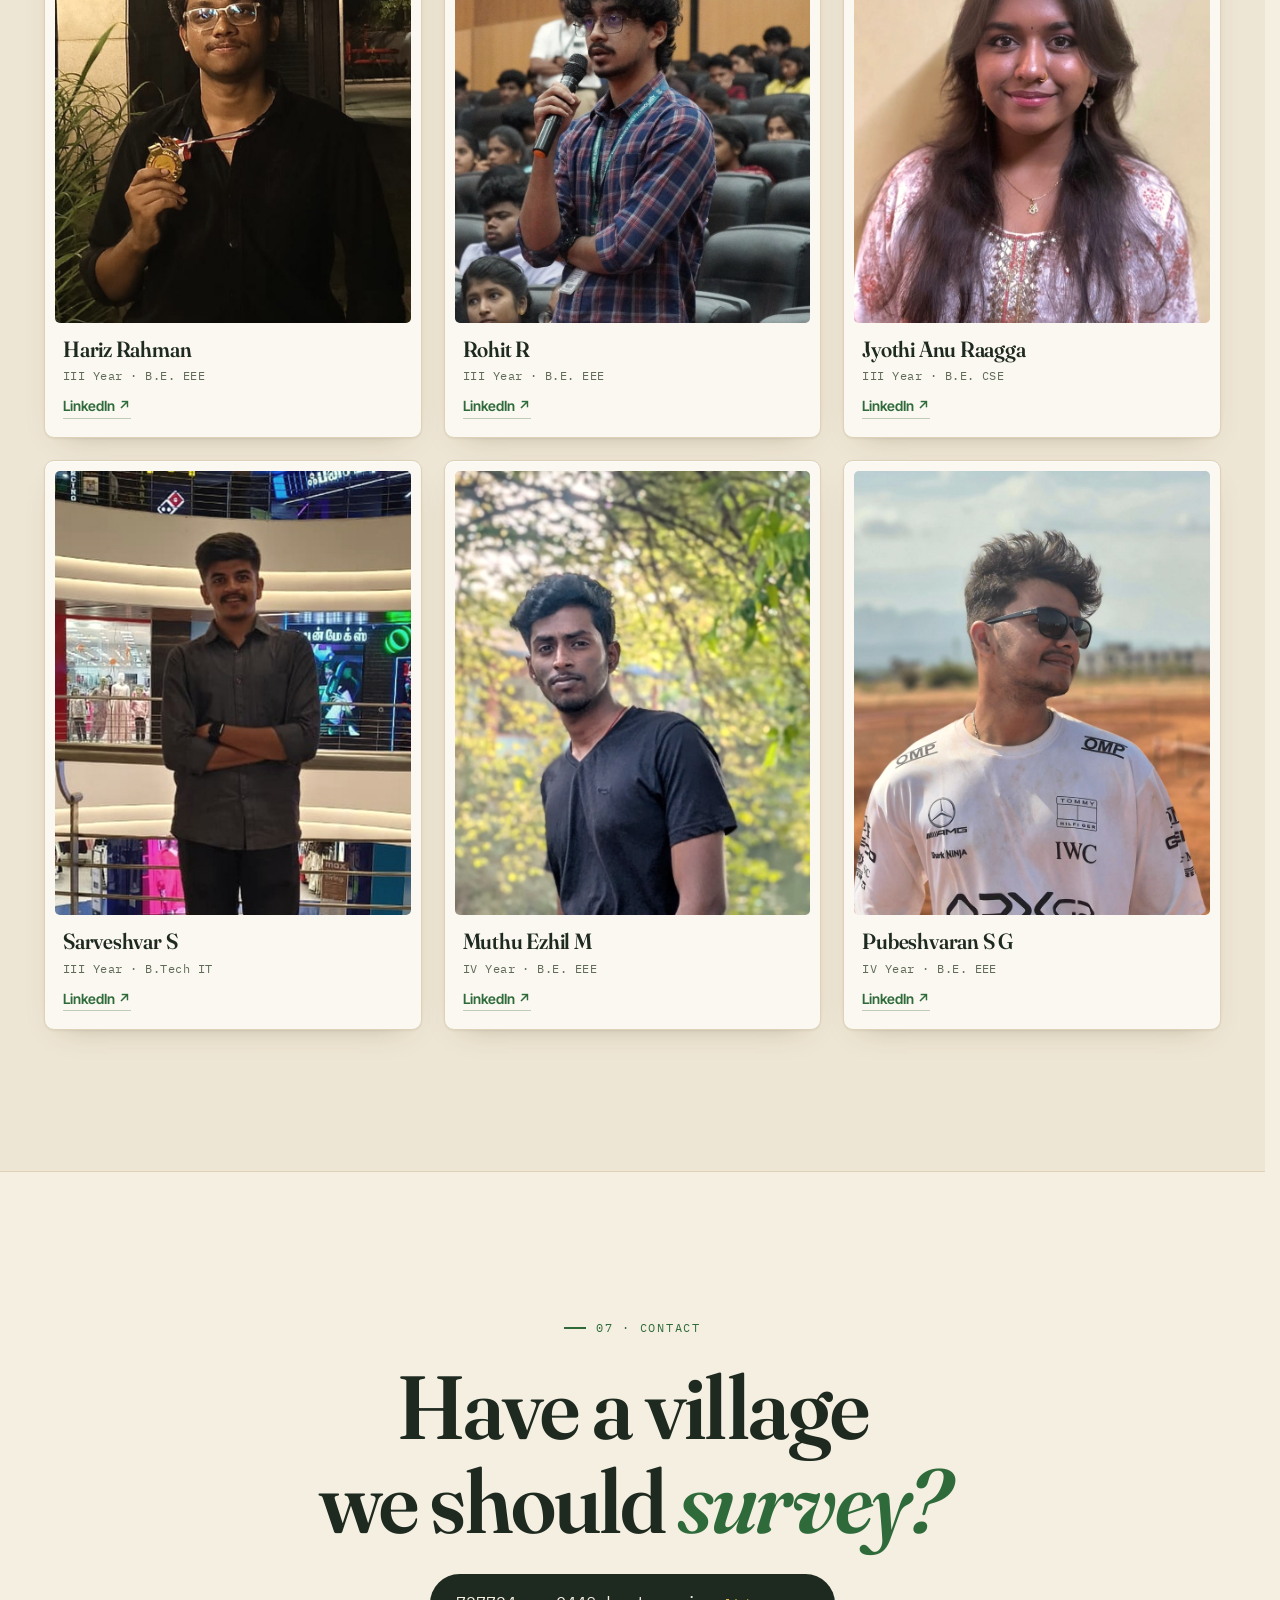
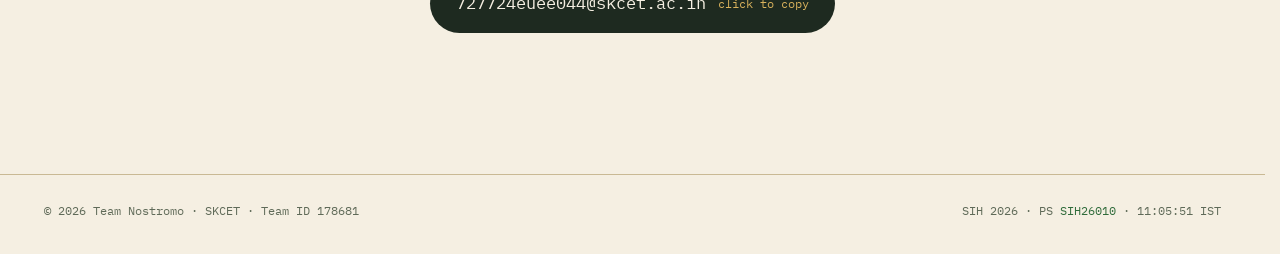
==== commit 0d01d9e9: "animations reviewed and verified" ====
--- a/index.html
+++ b/index.html
@@ -114,7 +114,7 @@
     <div class="steps">
       <div class="step rv">
         <span class="n">1</span>
-        <svg viewBox="0 0 200 120" aria-hidden="true"><g fill="none" stroke="#c9b994"><path d="M10 100 L60 88 L120 96 L190 84"/><path d="M10 112 L70 104 L130 110 L190 100"/></g><rect x="40" y="62" width="120" height="40" fill="rgba(47,107,58,.12)" stroke="#2f6b3a" stroke-dasharray="5 4"/><g transform="translate(100 34)"><path d="M-22-10L22 10M-22 10L22-10" stroke="#1e2a20" stroke-width="4" stroke-linecap="round"/><rect x="-9" y="-7" width="18" height="14" rx="2" fill="#1e2a20"/><g fill="#d9622b"><rect x="-32" y="-12" width="20" height="3" rx="1.5"/><rect x="12" y="9" width="20" height="3" rx="1.5"/></g><g fill="#c9b994"><rect x="12" y="-12" width="20" height="3" rx="1.5"/><rect x="-32" y="9" width="20" height="3" rx="1.5"/></g></g><path d="M100 48 L60 62 M100 48 L140 62" stroke="#2f6b3a" stroke-dasharray="2 3"/></svg>
+        <svg class="drone-step" viewBox="0 0 200 120" aria-hidden="true"><g fill="none" stroke="#c9b994"><path d="M10 100 L60 88 L120 96 L190 84"/><path d="M10 112 L70 104 L130 110 L190 100"/></g><rect class="capture-area" x="40" y="62" width="120" height="40" fill="rgba(47,107,58,.12)" stroke="#2f6b3a" stroke-dasharray="5 4"/><g class="drone-hover"><g transform="translate(100 34)"><path d="M-22-10L22 10M-22 10L22-10" stroke="#1e2a20" stroke-width="4" stroke-linecap="round"/><rect x="-9" y="-7" width="18" height="14" rx="2" fill="#1e2a20"/><g fill="#d9622b"><g class="step-prop" style="transform-origin:-22px -10.5px"><rect x="-32" y="-12" width="20" height="3" rx="1.5"/></g><g class="step-prop" style="transform-origin:22px 10.5px"><rect x="12" y="9" width="20" height="3" rx="1.5"/></g></g><g fill="#c9b994"><g class="step-prop" style="transform-origin:22px -10.5px"><rect x="12" y="-12" width="20" height="3" rx="1.5"/></g><g class="step-prop" style="transform-origin:-22px 10.5px"><rect x="-32" y="9" width="20" height="3" rx="1.5"/></g></g></g></g><path class="capture-beam" d="M100 48 L60 62 M100 48 L140 62" stroke="#2f6b3a" stroke-dasharray="2 3"/></svg>
         <h3>Aerial capture</h3><p>An RTK drone maps the whole village at 80–100 m, about 2–3 cm per pixel.</p>
       </div>
       <div class="step rv">
@@ -146,12 +146,12 @@
       </div>
       <div class="step rv">
         <span class="n">3</span>
-        <svg viewBox="0 0 200 120" aria-hidden="true"><rect x="58" y="14" width="84" height="98" rx="8" fill="#fbf8f1" stroke="#1e2a20" stroke-width="3"/><path d="M70 30 L130 26 L134 70 L68 74 Z" fill="#dfe8d2" stroke="#2f6b3a" stroke-width="2"/><path d="M100 28 L101 72" stroke="#d9622b" stroke-width="2" stroke-dasharray="4 3"/><path d="M72 88 q10-10 18 0 t18 0" fill="none" stroke="#1e2a20" stroke-width="2"/><circle cx="124" cy="92" r="9" fill="#2f6b3a"/><path d="M119 92l3.5 3.5 6-6" stroke="#fff" stroke-width="2.5" fill="none"/></svg>
+        <svg class="verify-step" viewBox="0 0 200 120" aria-hidden="true"><g class="tablet-float"><rect x="58" y="14" width="84" height="98" rx="8" fill="#fbf8f1" stroke="#1e2a20" stroke-width="3"/><path d="M70 30 L130 26 L134 70 L68 74 Z" fill="#dfe8d2" stroke="#2f6b3a" stroke-width="2"/><path class="tablet-boundary" d="M100 28 L101 72" stroke="#d9622b" stroke-width="2" stroke-dasharray="4 3"/><path class="tablet-signature" pathLength="1" d="M72 88 q10-10 18 0 t18 0" fill="none" stroke="#1e2a20" stroke-width="2"/><g class="tablet-check"><circle cx="124" cy="92" r="9" fill="#2f6b3a"/><path d="M119 92l3.5 3.5 6-6" stroke="#fff" stroke-width="2.5" fill="none"/></g></g></svg>
         <h3>Verify</h3><p>The owner and the revenue official confirm each boundary and sign on the tablet.</p>
       </div>
       <div class="step rv">
         <span class="n">4</span>
-        <svg viewBox="0 0 200 120" aria-hidden="true"><path d="M30 60 L80 44 L90 80 L36 92 Z" fill="#dfe8d2" stroke="#2f6b3a" stroke-width="2"/><text x="60" y="70" font-family="IBM Plex Mono, monospace" font-size="11" fill="#2f6b3a" text-anchor="middle">214/2</text><path d="M96 64 H120" stroke="#1e2a20" stroke-width="2" stroke-dasharray="4 3"/><path d="M116 58 l6 6 -6 6" fill="none" stroke="#1e2a20" stroke-width="2"/><g fill="#fbf8f1" stroke="#1e2a20" stroke-width="2"><rect x="128" y="30" width="46" height="18" rx="3"/><rect x="128" y="54" width="46" height="18" rx="3"/><rect x="128" y="78" width="46" height="18" rx="3"/></g><g font-family="IBM Plex Mono, monospace" font-size="9" fill="#1e2a20" text-anchor="middle"><text x="151" y="42">RoR</text><text x="151" y="66">Mutation</text><text x="151" y="90">Registry</text></g></svg>
+        <svg class="sync-step" viewBox="0 0 200 120" aria-hidden="true"><g class="parcel-float"><path d="M30 60 L80 44 L90 80 L36 92 Z" fill="#dfe8d2" stroke="#2f6b3a" stroke-width="2"/><text x="60" y="70" font-family="IBM Plex Mono, monospace" font-size="11" fill="#2f6b3a" text-anchor="middle">214/2</text></g><path class="sync-flow" d="M96 64 H120" stroke="#1e2a20" stroke-width="2" stroke-dasharray="4 3"/><path d="M116 58 l6 6 -6 6" fill="none" stroke="#1e2a20" stroke-width="2"/><g fill="#fbf8f1" stroke="#1e2a20" stroke-width="2"><rect class="sync-record" style="animation-delay:0s" x="128" y="30" width="46" height="18" rx="3"/><rect class="sync-record" style="animation-delay:.3s" x="128" y="54" width="46" height="18" rx="3"/><rect class="sync-record" style="animation-delay:.6s" x="128" y="78" width="46" height="18" rx="3"/></g><g font-family="IBM Plex Mono, monospace" font-size="9" fill="#1e2a20" text-anchor="middle"><text x="151" y="42">RoR</text><text x="151" y="66">Mutation</text><text x="151" y="90">Registry</text></g></svg>
         <h3>Sync</h3><p>The parcel gets a geo-referenced ID, linked to RoR, mutation and registration data in GIS.</p>
       </div>
     </div>
--- a/styles.css
+++ b/styles.css
@@ -500,4 +500,25 @@
 @keyframes rover-wheel { to { transform: rotate(360deg); } }
 @keyframes rover-signal { 0%, 100% { opacity: .25; } 50% { opacity: 1; } }
 @keyframes rover-scan { from { transform: scale(.5); opacity: 1; } to { transform: scale(1.8); opacity: 0; } }
-@media (prefers-reduced-motion: reduce) { .rover-step .rover-drive, .rover-step .rover-wheel, .rover-step .rover-signal, .rover-step .rover-scan { animation: none; } }+@media (prefers-reduced-motion: reduce) { .rover-step .rover-drive, .rover-step .rover-wheel, .rover-step .rover-signal, .rover-step .rover-scan { animation: none; } }
+/* Matching motion for capture, verification and record sync. */
+.drone-step .drone-hover { animation: step-hover 3s ease-in-out infinite; }
+.drone-step .step-prop { animation: step-prop .7s linear infinite; }
+.drone-step .capture-area { animation: capture-pulse 2s ease-in-out infinite; }
+.drone-step .capture-beam { animation: step-dashes 1s linear infinite; }
+.verify-step .tablet-float, .sync-step .parcel-float { animation: step-hover 3s ease-in-out infinite; }
+.verify-step .tablet-boundary, .sync-step .sync-flow { animation: step-dashes 1.2s linear infinite; }
+.verify-step .tablet-signature { stroke-dasharray: 1; animation: signature-draw 3s ease-in-out infinite; }
+.verify-step .tablet-check { transform-origin: 124px 92px; animation: check-pulse 3s ease-in-out infinite; }
+.sync-step .sync-record { animation: record-pulse 2.4s ease-in-out infinite; }
+@keyframes step-hover { 0%, 100% { transform: translate(-3px, 0); } 50% { transform: translate(3px, -3px); } }
+@keyframes step-prop { to { transform: rotate(360deg); } }
+@keyframes capture-pulse { 0%, 100% { fill-opacity: .5; } 50% { fill-opacity: 1; } }
+@keyframes step-dashes { to { stroke-dashoffset: -14; } }
+@keyframes signature-draw { 0%, 10% { stroke-dashoffset: 1; } 55%, 90% { stroke-dashoffset: 0; } 100% { stroke-dashoffset: 1; } }
+@keyframes check-pulse { 0%, 40%, 100% { transform: scale(1); } 60% { transform: scale(1.12); } }
+@keyframes record-pulse { 0%, 70%, 100% { fill: #fbf8f1; stroke: #1e2a20; } 30% { fill: #dfe8d2; stroke: #2f6b3a; } }
+@media (prefers-reduced-motion: reduce) {
+  .drone-step *, .verify-step *, .sync-step * { animation: none !important; }
+  .verify-step .tablet-signature { stroke-dashoffset: 0; }
+}
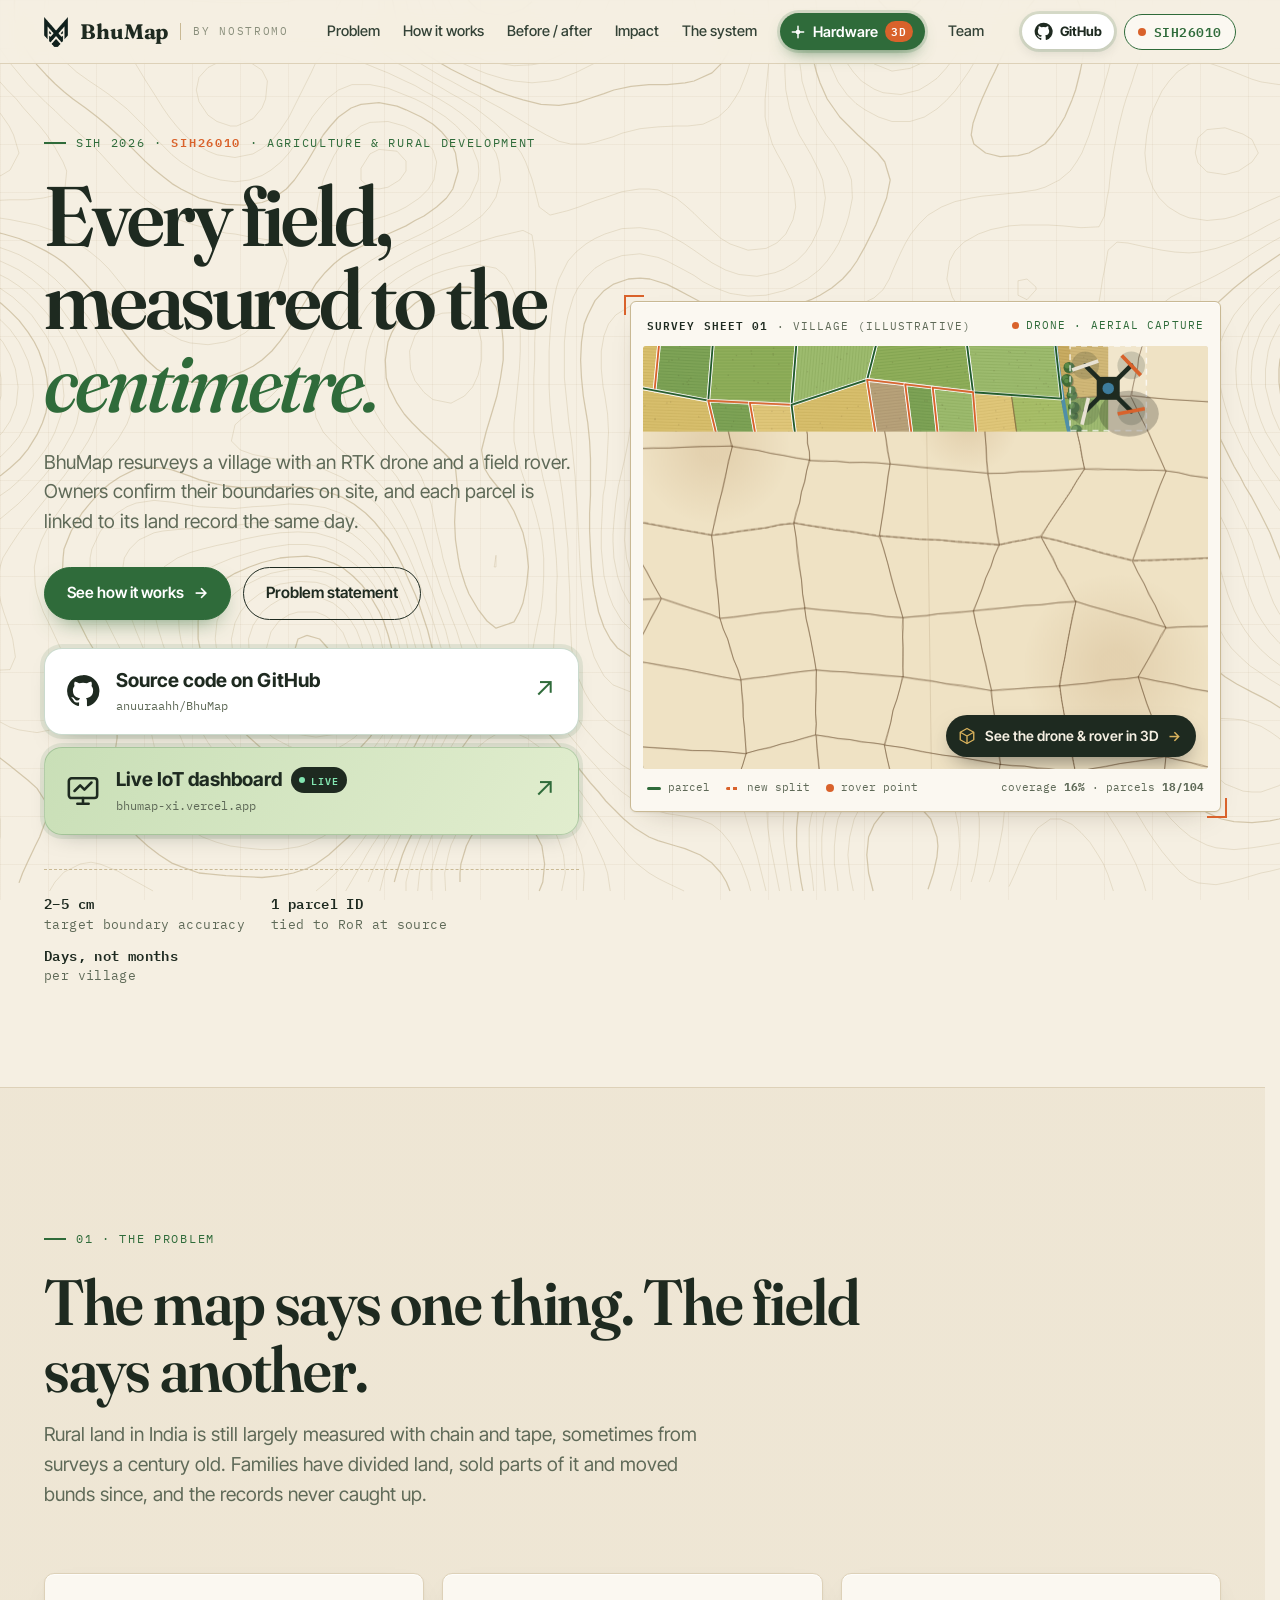
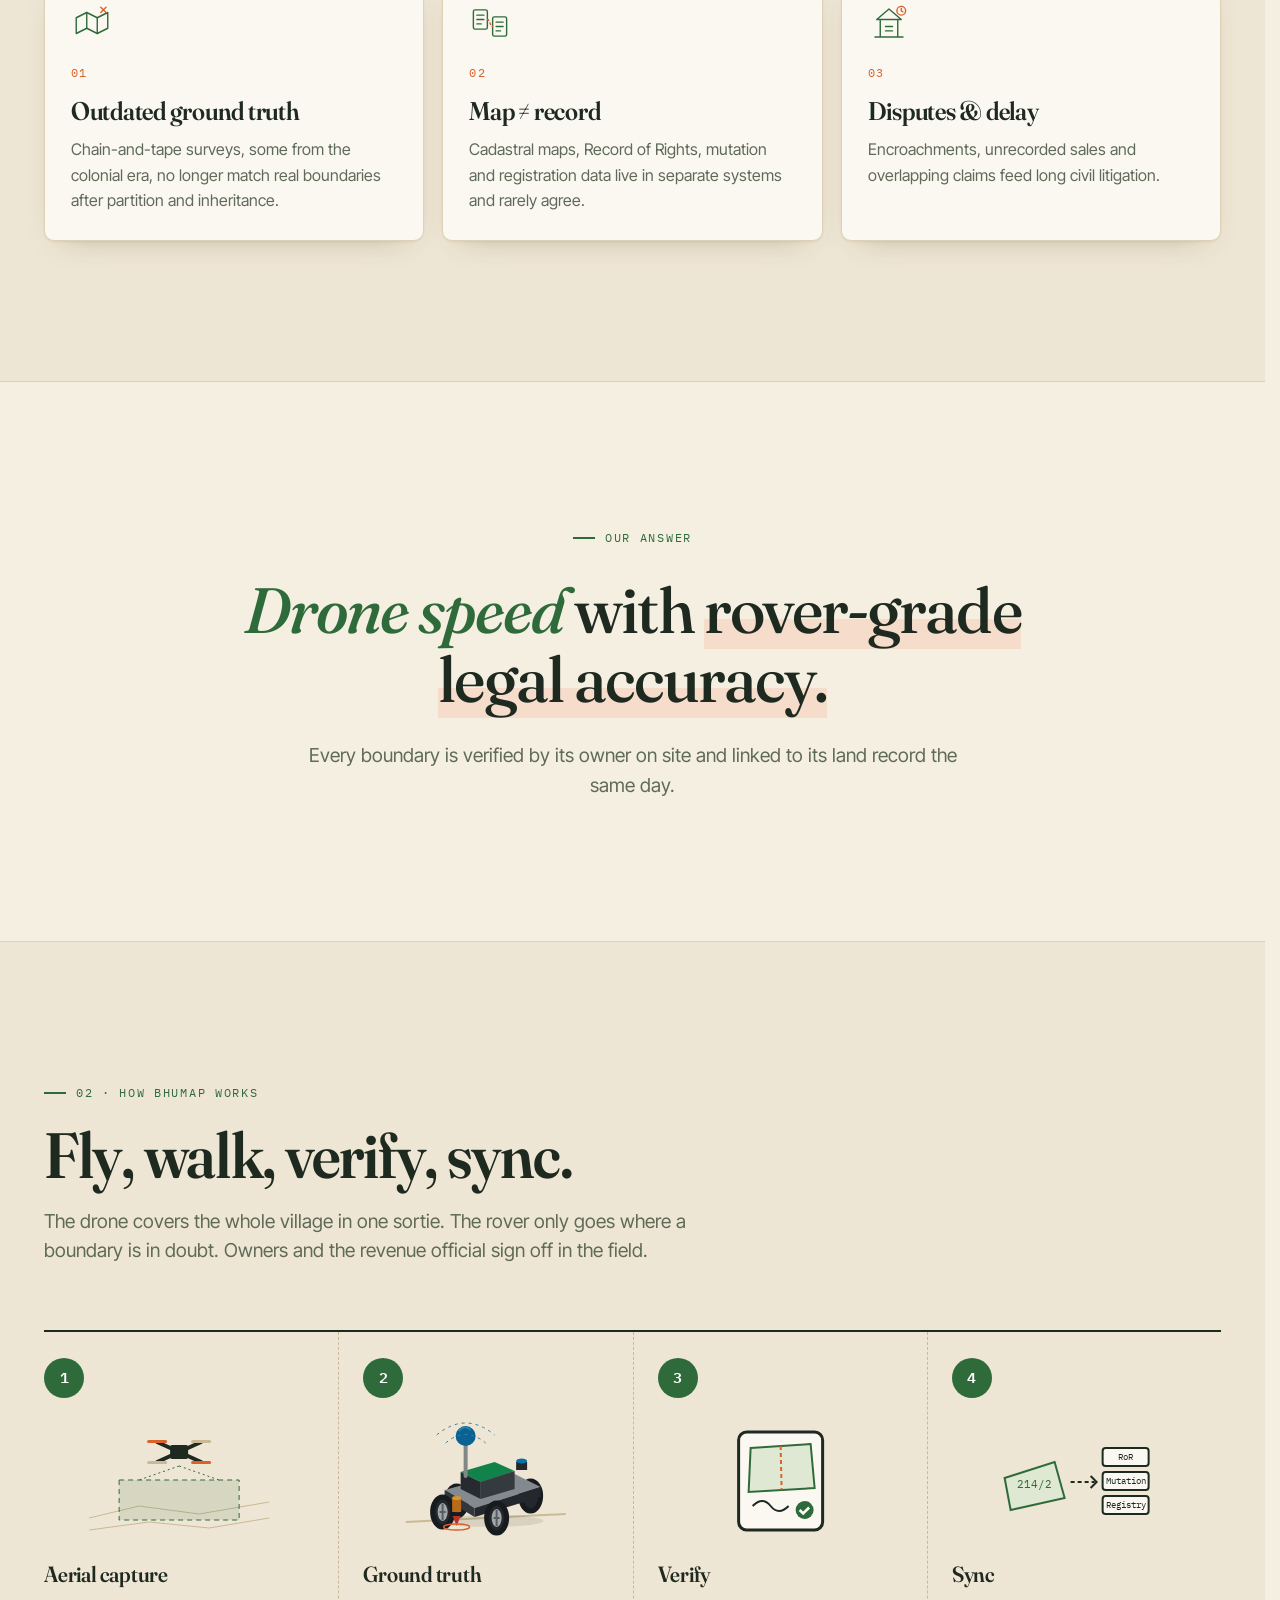
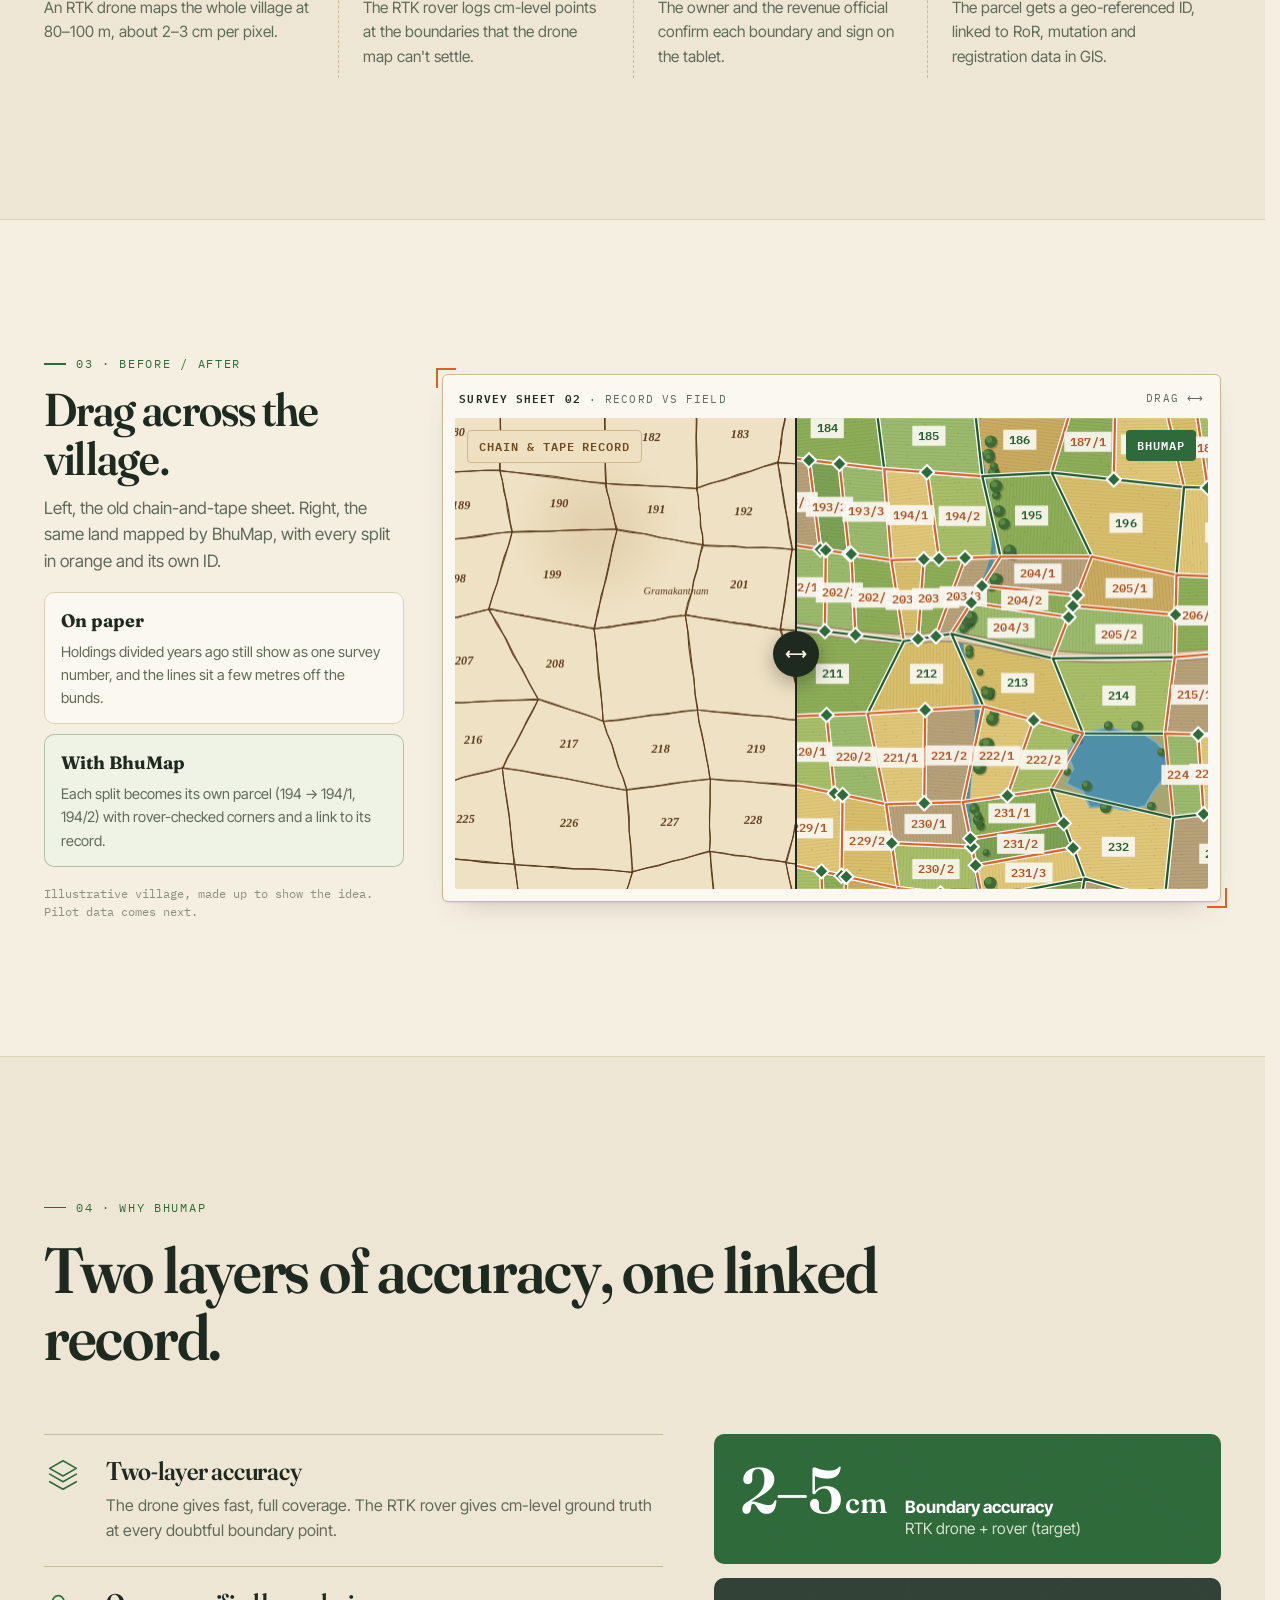
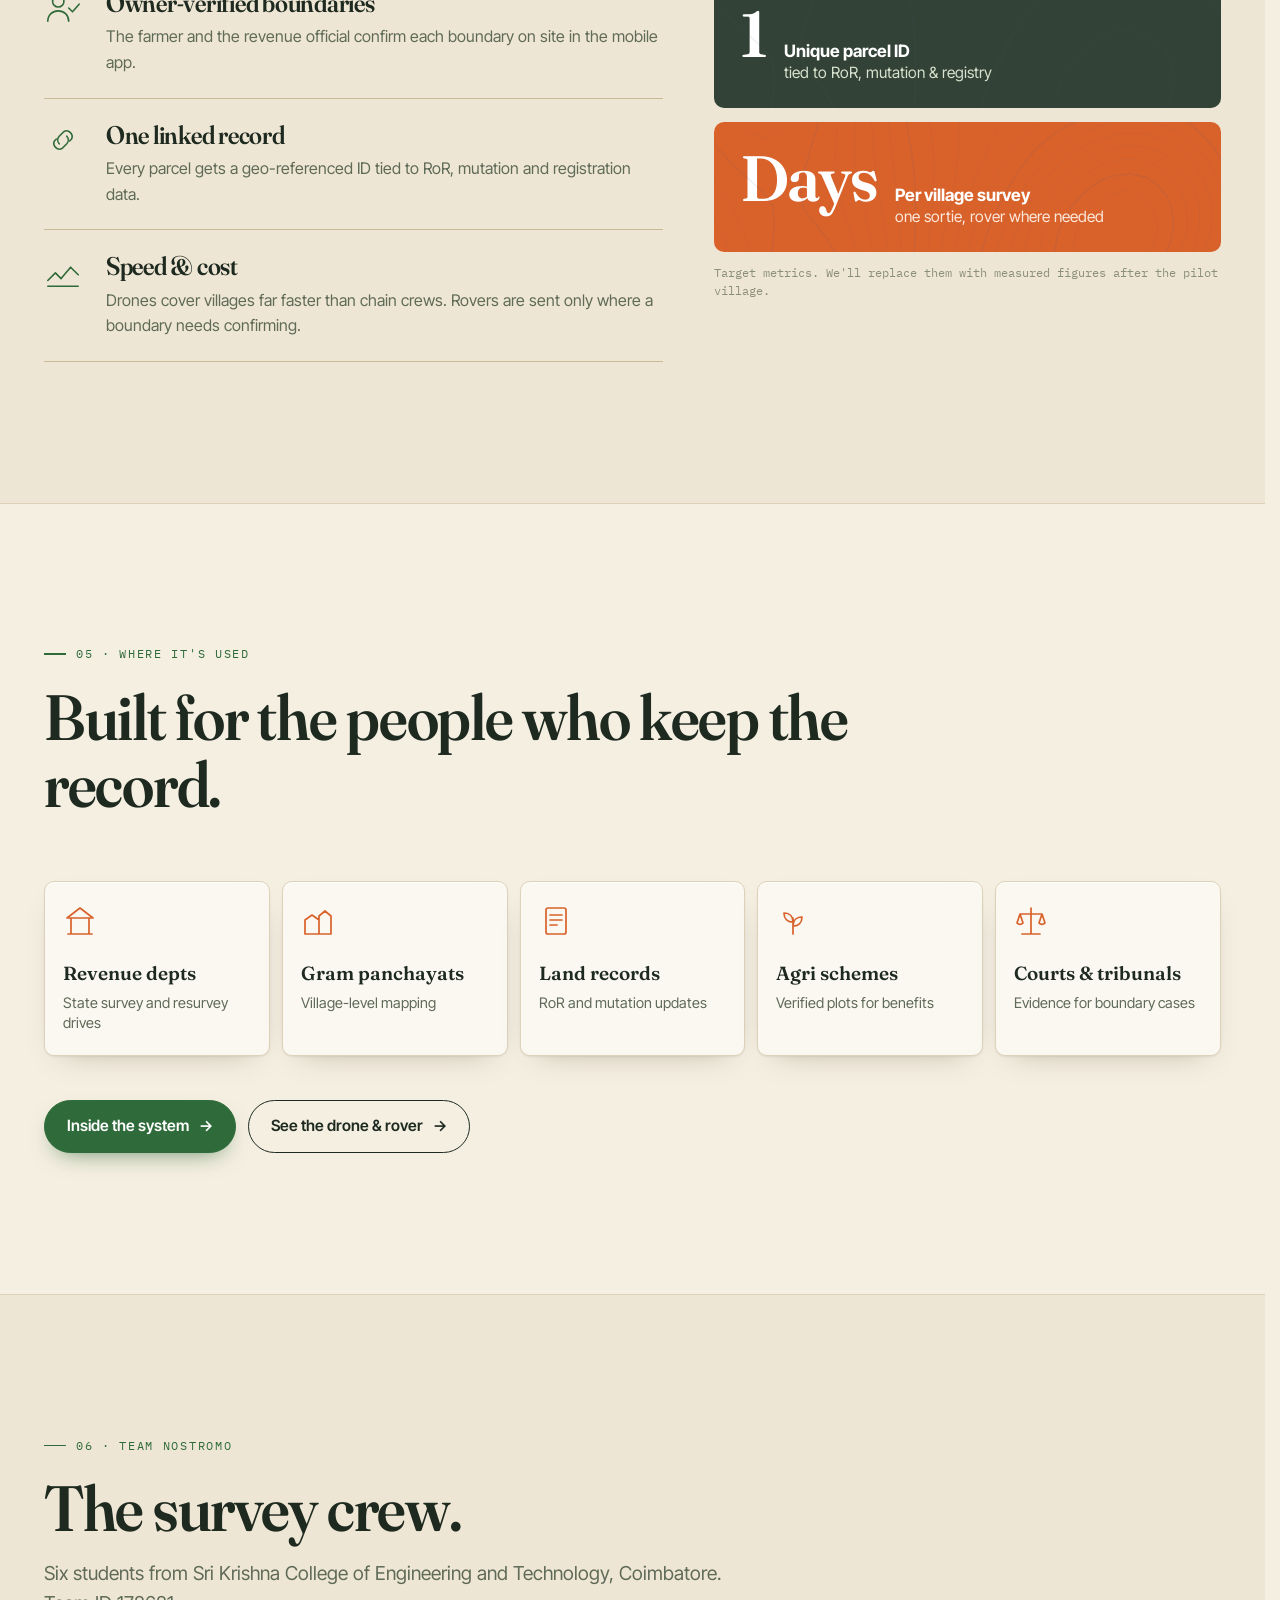
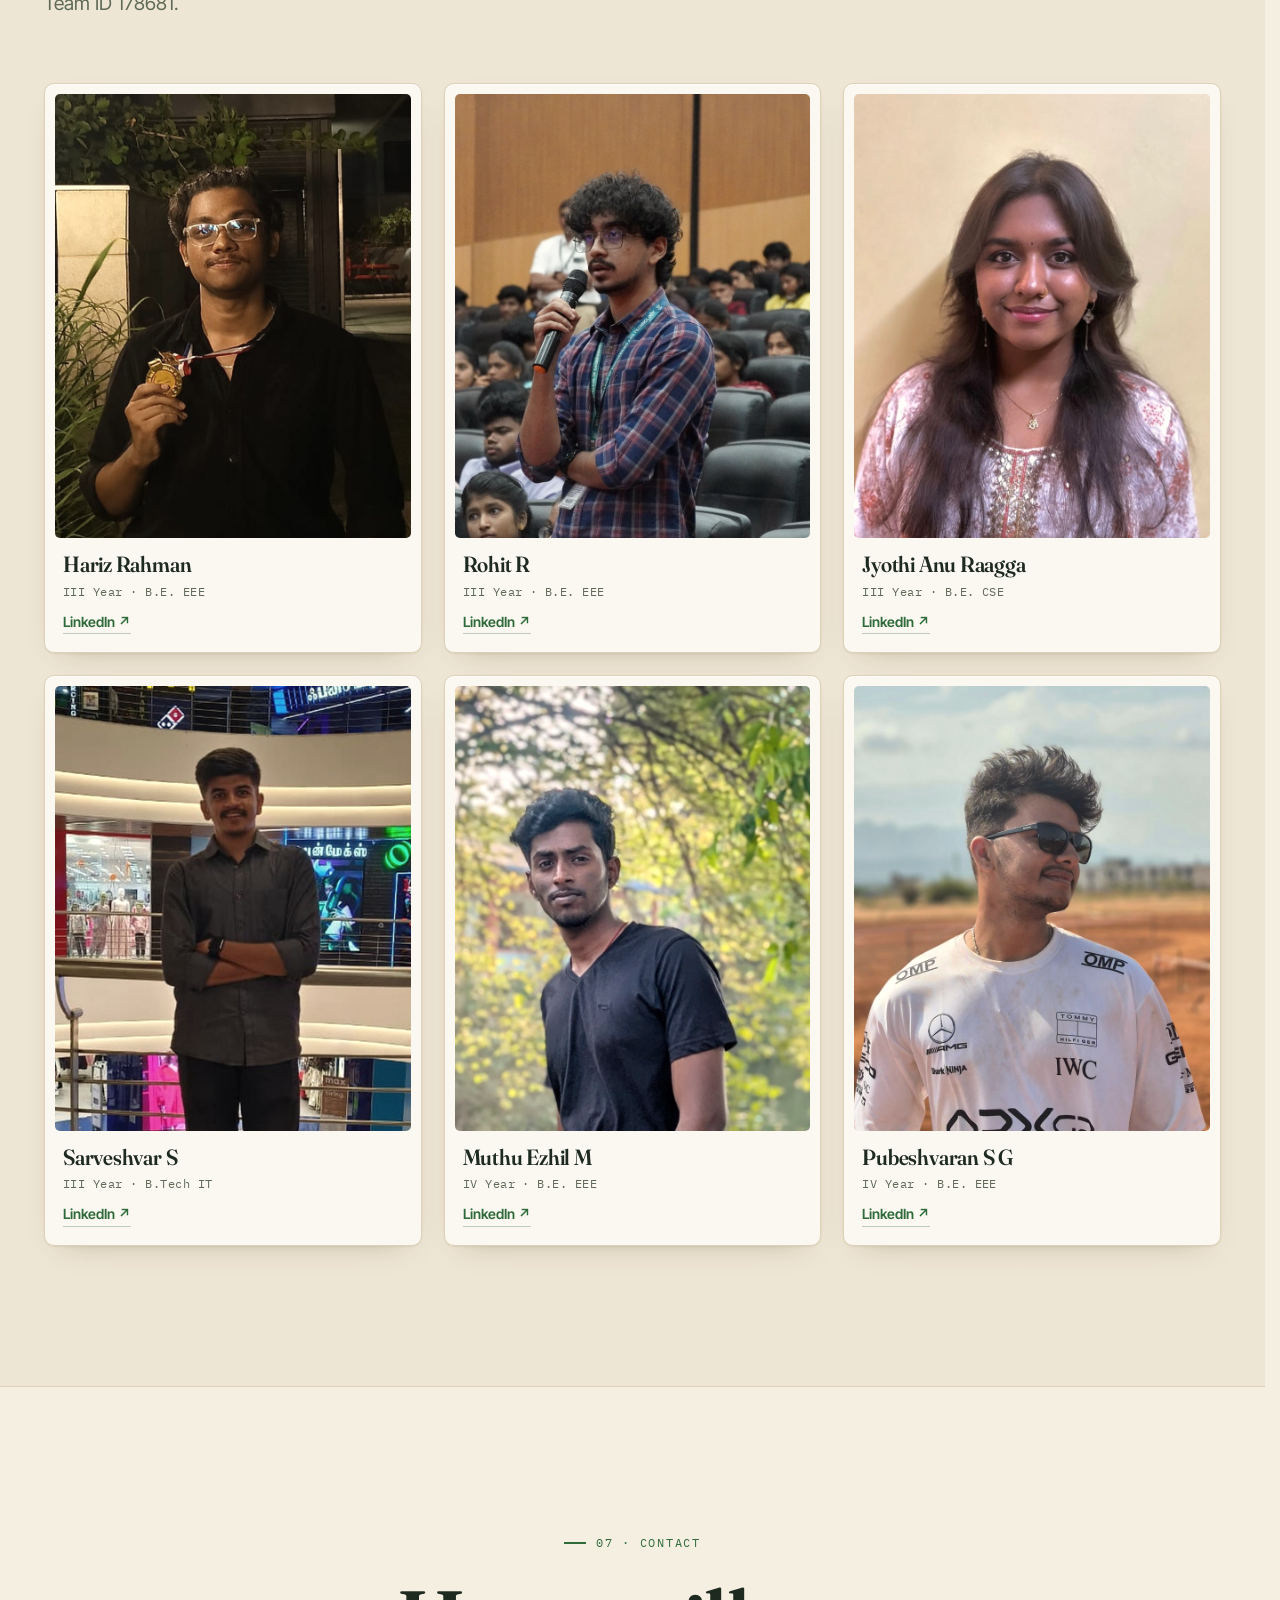
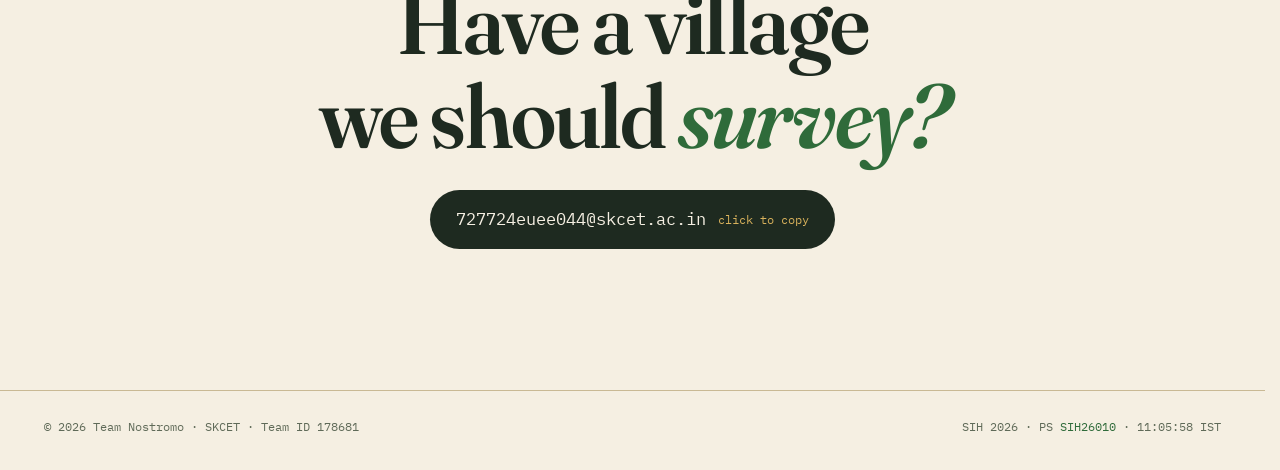
==== commit fa2d1f21: "github and live dashboard link restored" ====
--- a/index.html
+++ b/index.html
@@ -17,7 +17,7 @@
   <link rel="preconnect" href="https://fonts.googleapis.com">
   <link rel="preconnect" href="https://fonts.gstatic.com" crossorigin>
   <link rel="stylesheet" href="https://fonts.googleapis.com/css2?family=Fraunces:ital,opsz,wght,SOFT@0,9..144,400..700,0..100;1,9..144,400..700,0..100&family=IBM+Plex+Mono:wght@400;500;600&family=Inter+Tight:wght@400;500;600;700&display=swap">
-  <link rel="stylesheet" href="styles.css?v=8">
+  <link rel="stylesheet" href="styles.css?v=9">
 </head>
 <body>
 
@@ -34,6 +34,7 @@
       <a href="#team">Team</a>
     </div>
     <div class="nav-right">
+      <a class="nav-github" href="https://github.com/anuuraahh/BhuMap" target="_blank" rel="noopener noreferrer"><svg viewBox="0 0 24 24" aria-hidden="true" fill="currentColor"><path d="M12 .8a11.2 11.2 0 0 0-3.54 21.83c.56.1.76-.24.76-.54v-2.08c-3.12.68-3.78-1.32-3.78-1.32-.51-1.3-1.25-1.65-1.25-1.65-1.02-.7.08-.69.08-.69 1.13.08 1.73 1.16 1.73 1.16 1 1.72 2.63 1.22 3.27.93.1-.73.39-1.22.71-1.5-2.49-.28-5.11-1.25-5.11-5.54 0-1.22.44-2.22 1.15-3-.12-.28-.5-1.42.11-2.96 0 0 .94-.3 3.08 1.15a10.7 10.7 0 0 1 5.6 0c2.14-1.45 3.08-1.15 3.08-1.15.61 1.54.23 2.68.11 2.96.71.78 1.15 1.78 1.15 3 0 4.3-2.62 5.26-5.12 5.54.4.35.76 1.03.76 2.08v3.17c0 .3.2.65.77.54A11.2 11.2 0 0 0 12 .8Z"/></svg><span>GitHub</span></a>
       <a class="nav-hw-m" href="hardware.html" data-sheet="Hardware" aria-label="Hardware: 3D drone and rover"><svg viewBox="0 0 24 24" aria-hidden="true"><path d="M12 2l9 5v10l-9 5-9-5V7z"/><path d="M12 12l9-5M12 12v10M12 12L3 7"/></svg>3D</a>
       <button class="nav-ps" type="button" data-ps><i></i><span>SIH26010</span></button>
       <button class="nav-menu" type="button" aria-label="Menu" aria-expanded="false"><i></i><i></i></button>
@@ -51,6 +52,18 @@
       <div class="btns">
         <a class="btn primary" href="#how">See how it works <span class="arr">→</span></a>
         <button class="btn" type="button" data-ps>Problem statement</button>
+      </div>
+      <div class="project-links" aria-label="Explore BhuMap">
+        <a class="project-link project-source" href="https://github.com/anuuraahh/BhuMap" target="_blank" rel="noopener noreferrer">
+          <svg viewBox="0 0 24 24" aria-hidden="true" fill="currentColor"><path d="M12 .8a11.2 11.2 0 0 0-3.54 21.83c.56.1.76-.24.76-.54v-2.08c-3.12.68-3.78-1.32-3.78-1.32-.51-1.3-1.25-1.65-1.25-1.65-1.02-.7.08-.69.08-.69 1.13.08 1.73 1.16 1.73 1.16 1 1.72 2.63 1.22 3.27.93.1-.73.39-1.22.71-1.5-2.49-.28-5.11-1.25-5.11-5.54 0-1.22.44-2.22 1.15-3-.12-.28-.5-1.42.11-2.96 0 0 .94-.3 3.08 1.15a10.7 10.7 0 0 1 5.6 0c2.14-1.45 3.08-1.15 3.08-1.15.61 1.54.23 2.68.11 2.96.71.78 1.15 1.78 1.15 3 0 4.3-2.62 5.26-5.12 5.54.4.35.76 1.03.76 2.08v3.17c0 .3.2.65.77.54A11.2 11.2 0 0 0 12 .8Z"/></svg>
+          <span class="project-link-copy"><strong>Source code on GitHub</strong><span>anuuraahh/BhuMap</span></span>
+          <span class="project-link-arrow" aria-hidden="true">↗</span>
+        </a>
+        <a class="project-link project-dashboard" href="https://bhumap-xi.vercel.app/" target="_blank" rel="noopener noreferrer">
+          <svg viewBox="0 0 24 24" aria-hidden="true" fill="none" stroke="currentColor" stroke-width="1.8" stroke-linecap="round" stroke-linejoin="round"><rect x="2" y="3" width="20" height="14" rx="2"/><path d="M8 21h8M12 17v4M6 12l4-4 3 3 5-5"/></svg>
+          <span class="project-link-copy"><strong>Live IoT dashboard <span class="dashboard-live"><i></i>LIVE</span></strong><span>bhumap-xi.vercel.app</span></span>
+          <span class="project-link-arrow" aria-hidden="true">↗</span>
+        </a>
       </div>
       <div class="hero-meta">
         <div><b>2–5 cm</b>target boundary accuracy</div>
--- a/styles.css
+++ b/styles.css
@@ -521,4 +521,24 @@
 @media (prefers-reduced-motion: reduce) {
   .drone-step *, .verify-step *, .sync-step * { animation: none !important; }
   .verify-step .tablet-signature { stroke-dashoffset: 0; }
-}+}
+/* Prominent project destinations, inspired by the reference link cards. */
+.nav-github { display: inline-flex; align-items: center; gap: 7px; padding: 7px 12px; border-radius: 99px; background: #fff; color: var(--ink); font-size: 13px; font-weight: 700; box-shadow: 0 0 0 3px rgba(47,107,58,.14), 0 4px 12px rgba(30,42,32,.12); transition: box-shadow .2s, transform .2s; }
+.nav-github svg { width: 19px; height: 19px; }
+.nav-github:hover { transform: translateY(-1px); box-shadow: 0 0 0 4px rgba(47,107,58,.24); }
+.project-links { display: grid; gap: 12px; margin-top: 28px; }
+.project-link { display: flex; align-items: center; gap: 16px; padding: 19px 21px; border: 1px solid rgba(47,107,58,.25); border-radius: 18px; box-shadow: 0 0 0 4px rgba(47,107,58,.1), 0 10px 24px -16px rgba(30,42,32,.5); transition: transform .2s, box-shadow .2s; }
+.project-source { background: #fff; }
+.project-dashboard { background: linear-gradient(120deg, #c9dfb7, #e1edce); }
+.project-link > svg { width: 34px; height: 34px; flex: none; }
+.project-link-copy { min-width: 0; display: grid; gap: 3px; }
+.project-link-copy strong { display: flex; flex-wrap: wrap; align-items: center; gap: 9px; font-size: clamp(17px, 1.5vw, 20px); line-height: 1.3; }
+.project-link-copy > span { font-family: var(--font-mono); font-size: 12px; color: var(--muted); overflow-wrap: anywhere; }
+.project-link-arrow { margin-left: auto; font-size: 26px; color: var(--field); flex: none; }
+.dashboard-live { display: inline-flex; align-items: center; gap: 6px; border-radius: 99px; padding: 4px 8px; background: var(--ink); color: #83e6b1; font: 600 10px var(--font-mono); letter-spacing: .1em; }
+.dashboard-live i { width: 6px; height: 6px; border-radius: 50%; background: currentColor; animation: dashboard-status 2s ease-in-out infinite; }
+.project-link:hover { transform: translateY(-3px); box-shadow: 0 0 0 4px rgba(47,107,58,.22), 0 12px 26px -14px rgba(30,42,32,.45); }
+@keyframes dashboard-status { 50% { opacity: .4; } }
+@media (min-width: 961px) and (max-width: 1200px) { .nav-links { gap: 12px; } .nav-links a { font-size: 13px; } .brand small { display: none; } .nav .wrap { gap: 12px; } }
+@media (max-width: 520px) { .nav-github { padding: 8px; } .nav-github span { display: none; } .project-link { padding: 17px 15px; gap: 12px; } .project-link > svg { width: 28px; height: 28px; } }
+@media (prefers-reduced-motion: reduce) { .dashboard-live i { animation: none; } .project-link, .nav-github { transition: none; } }
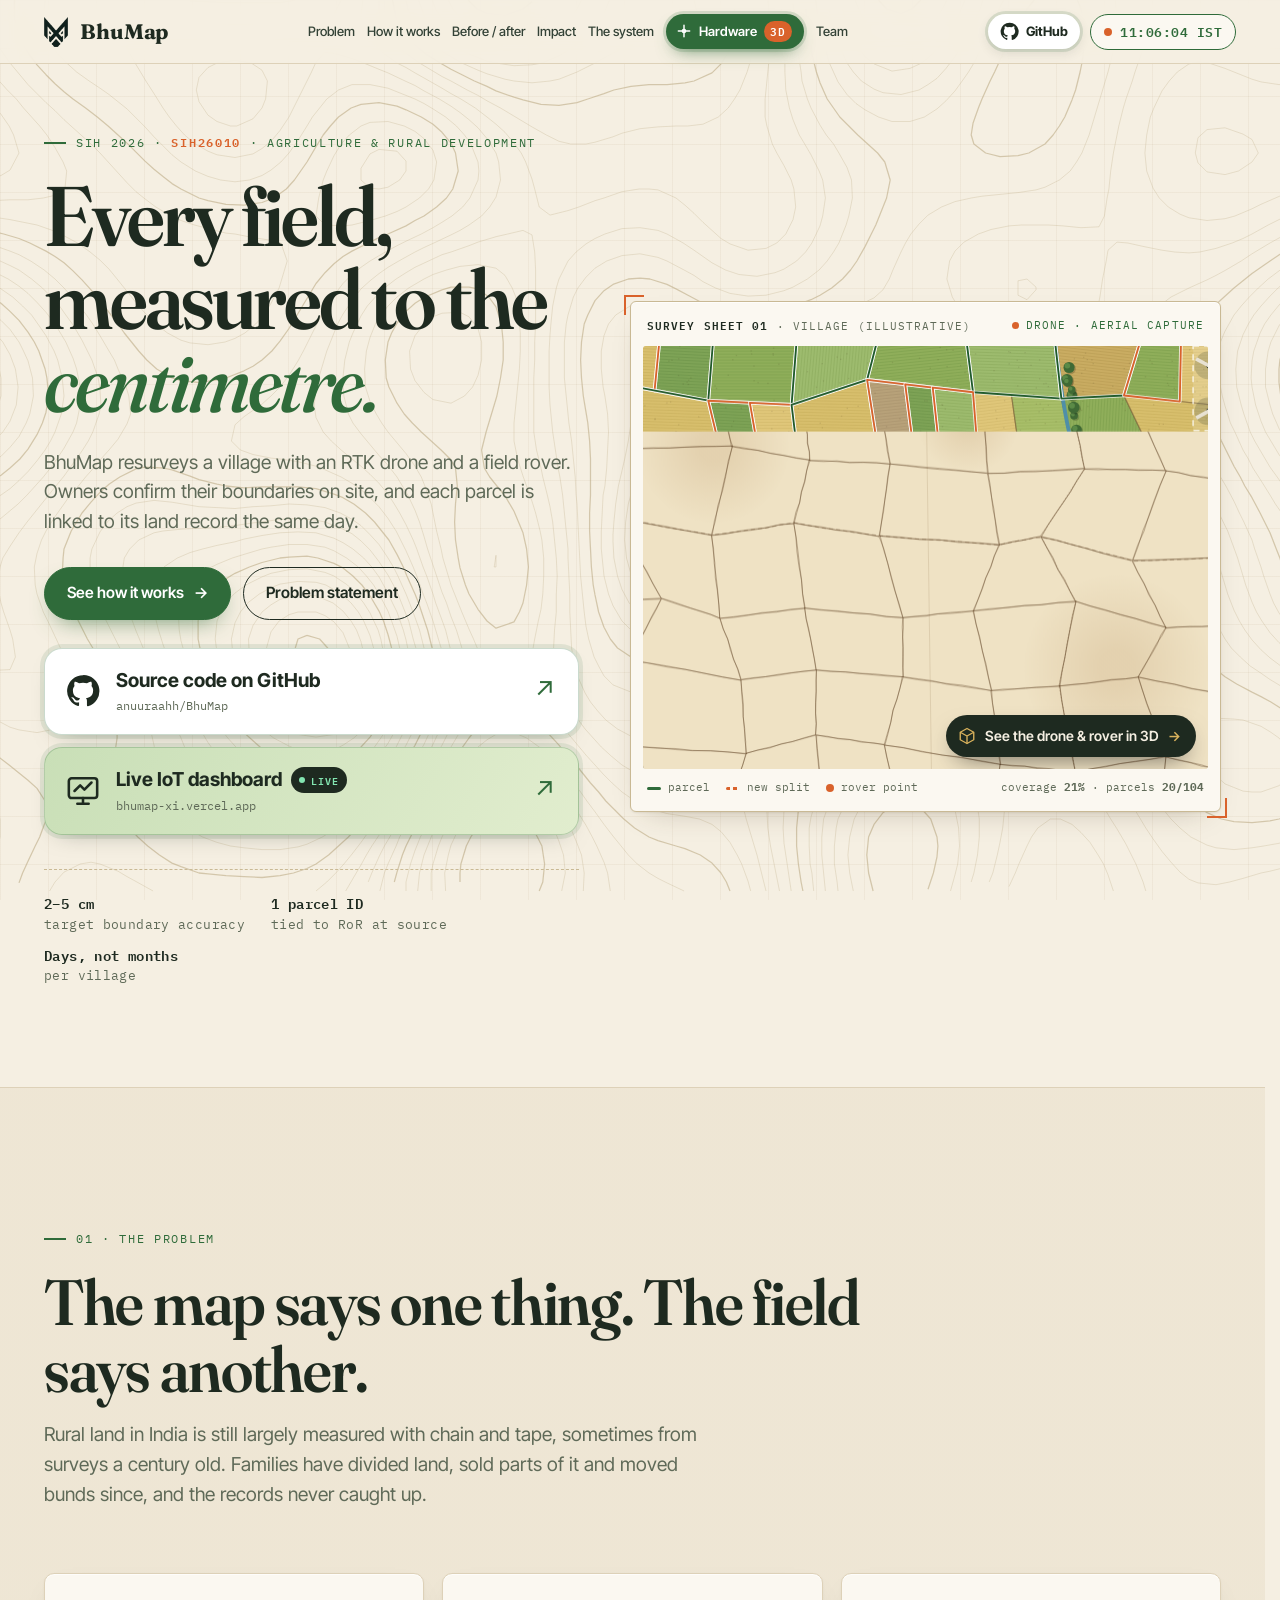
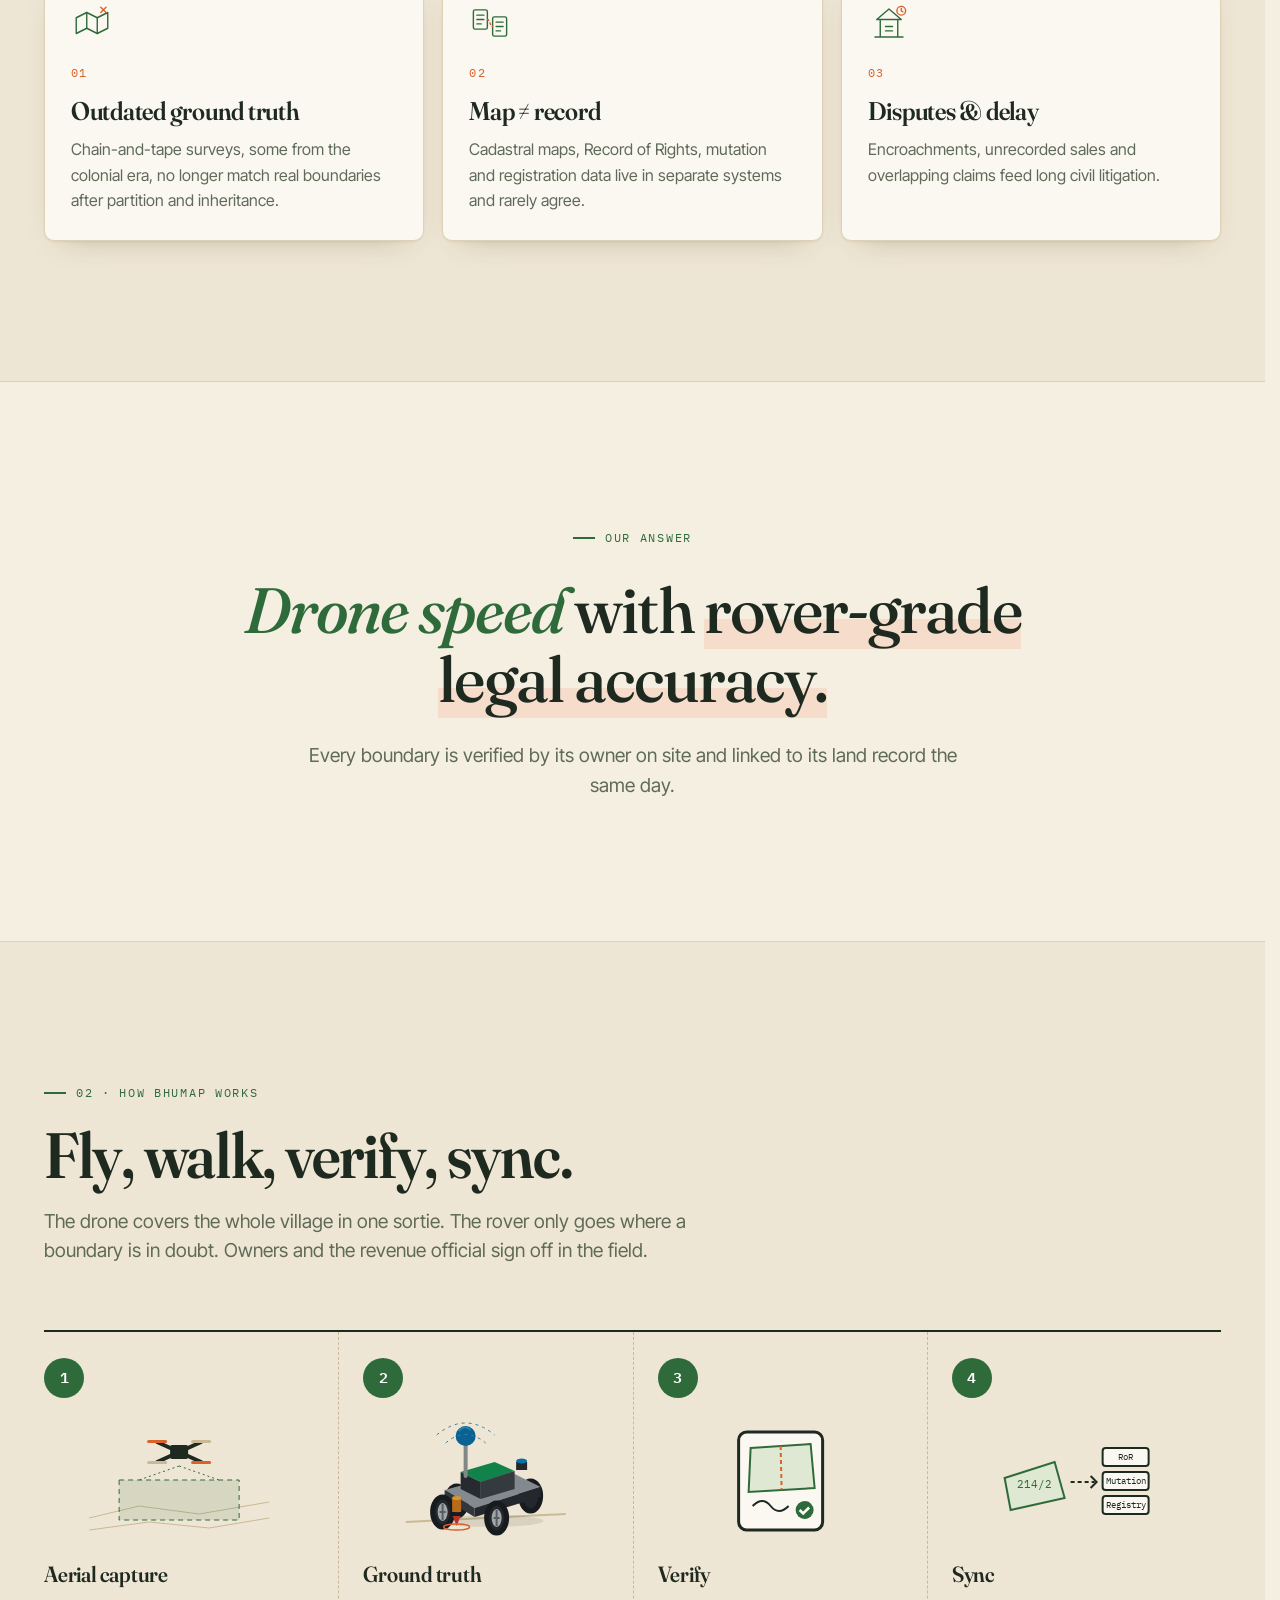
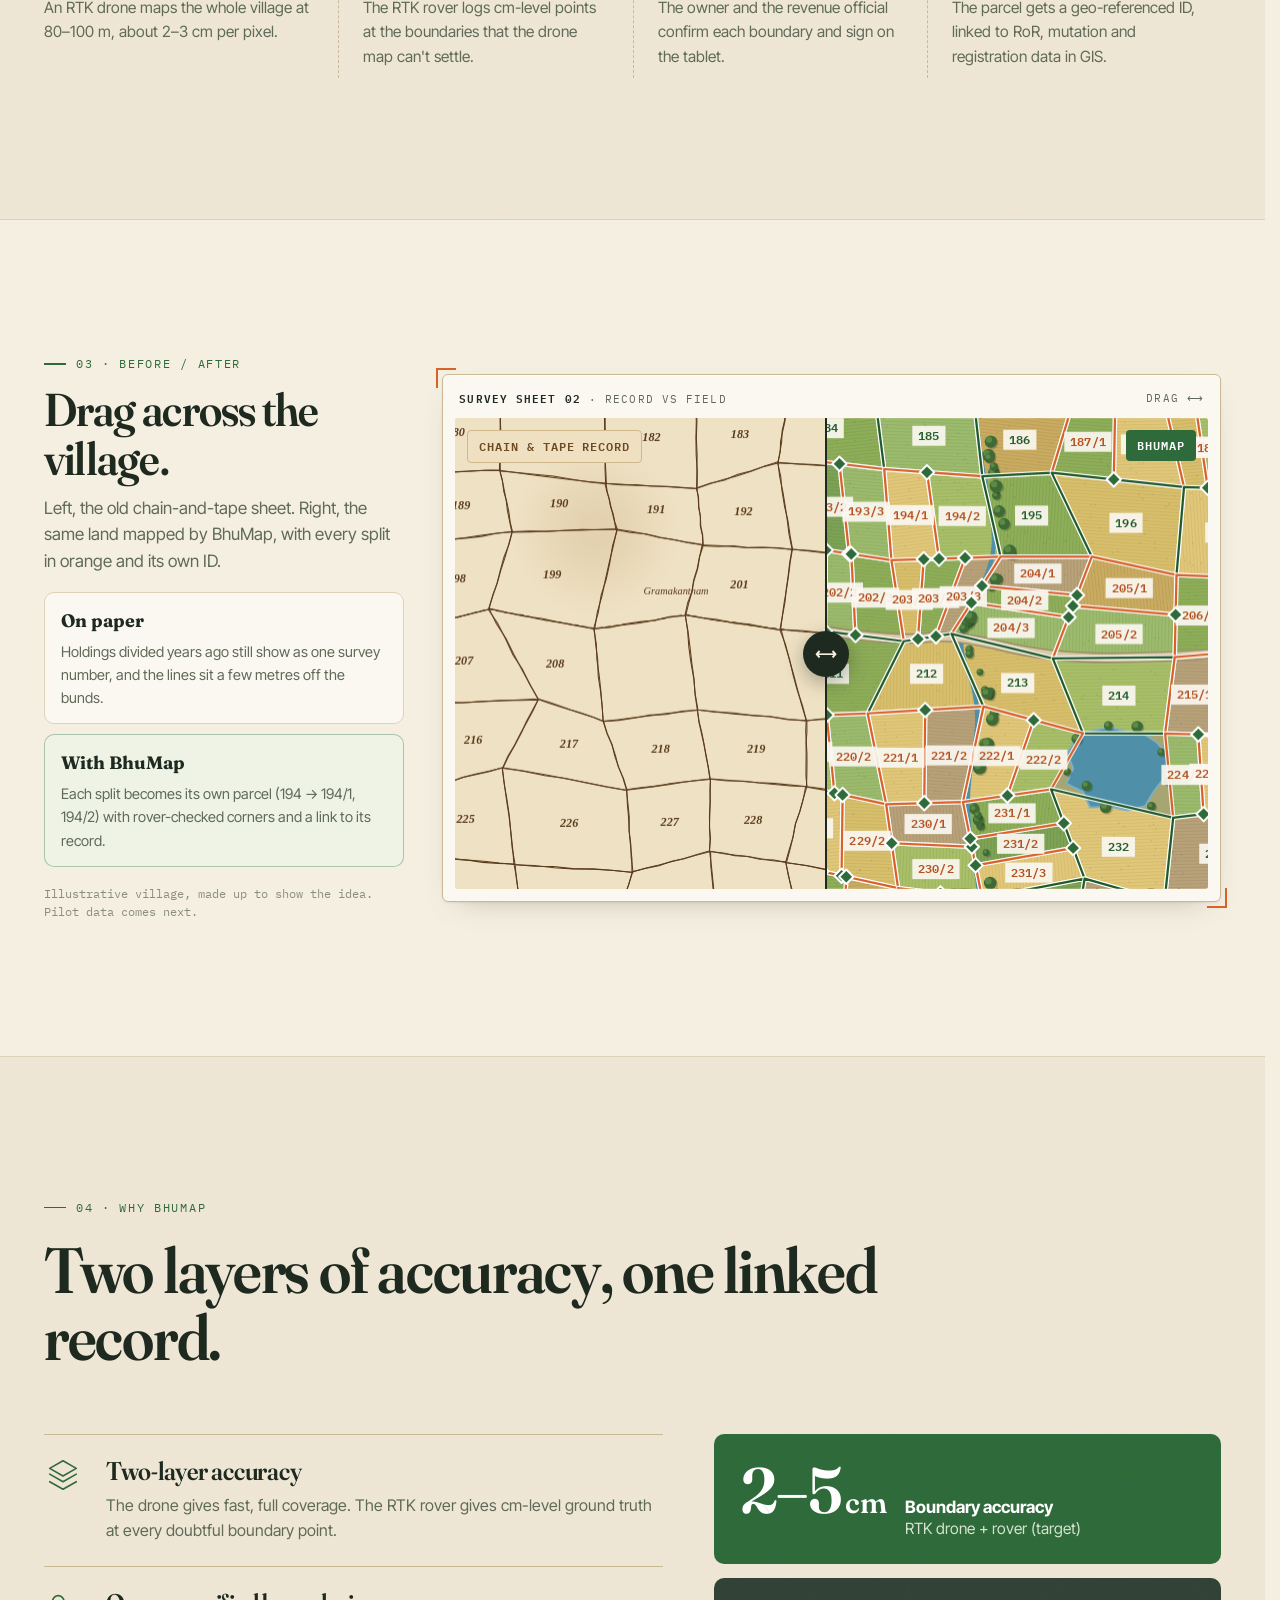
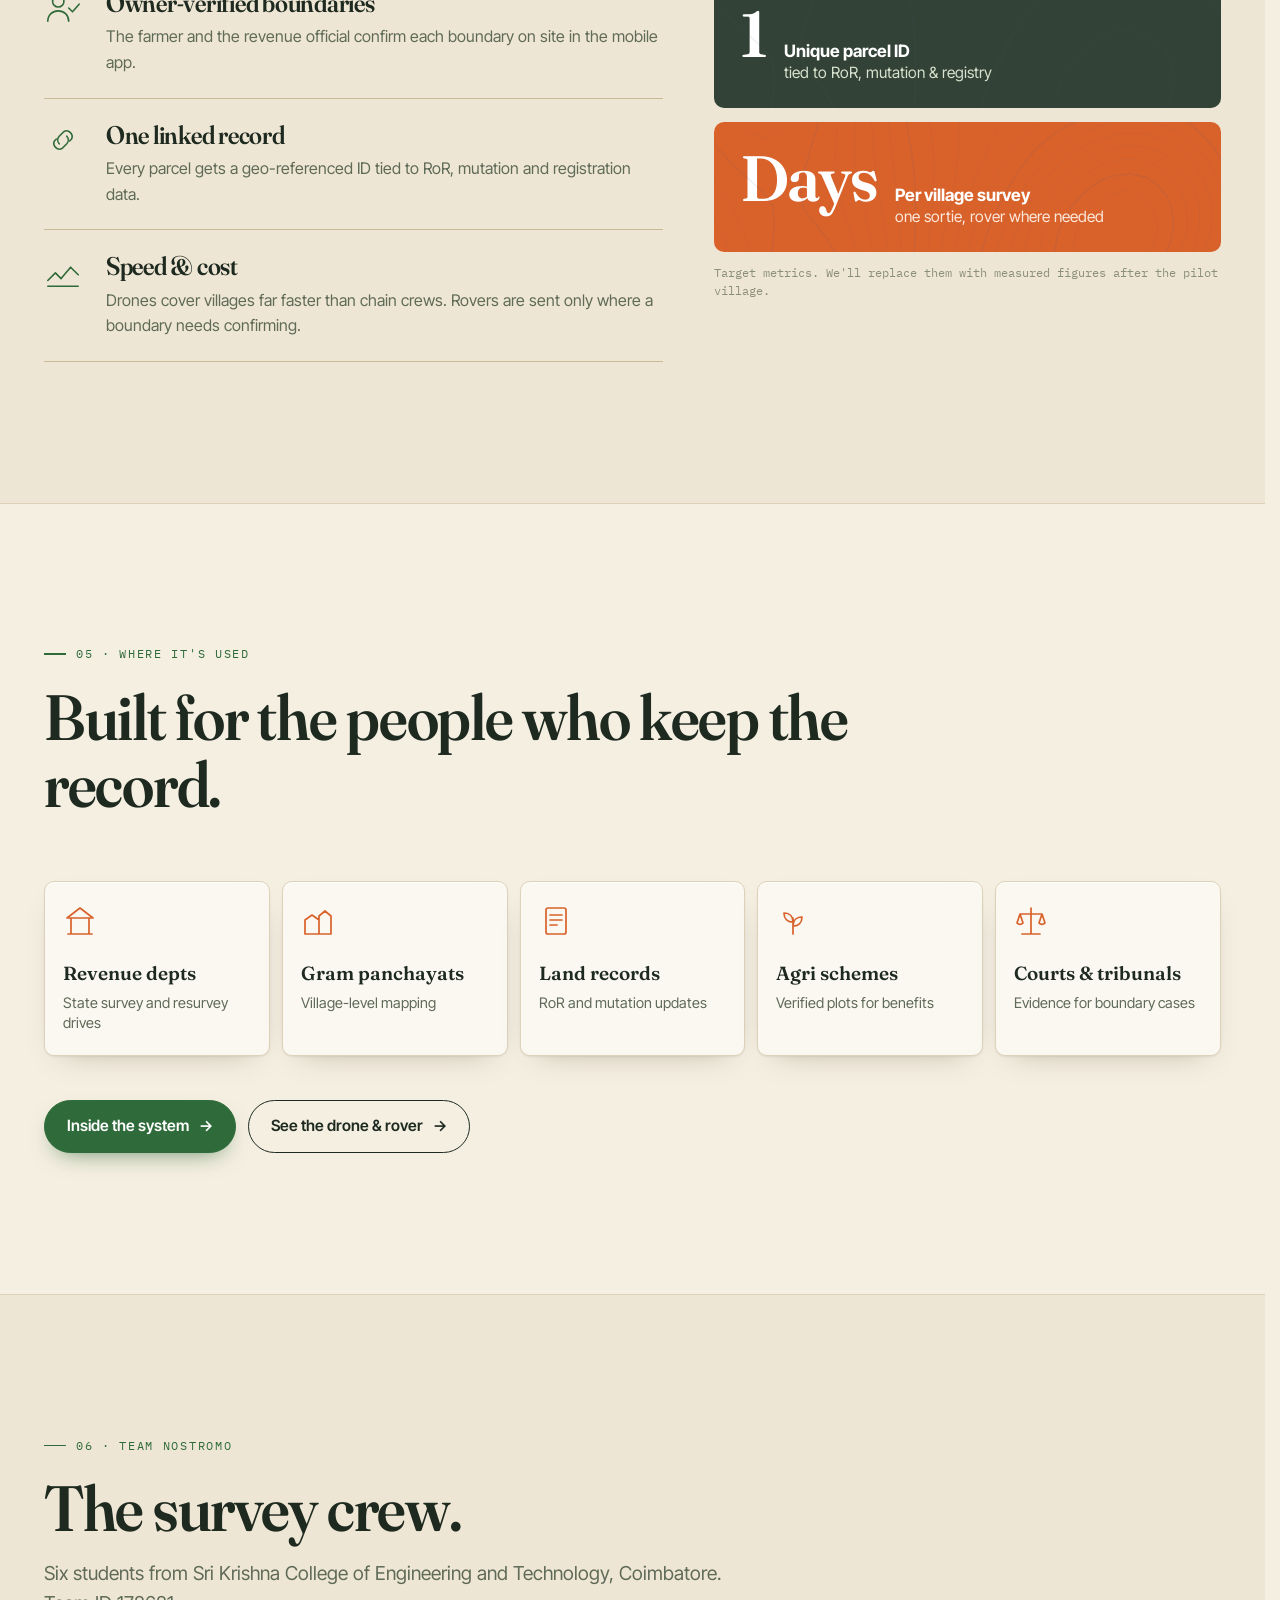
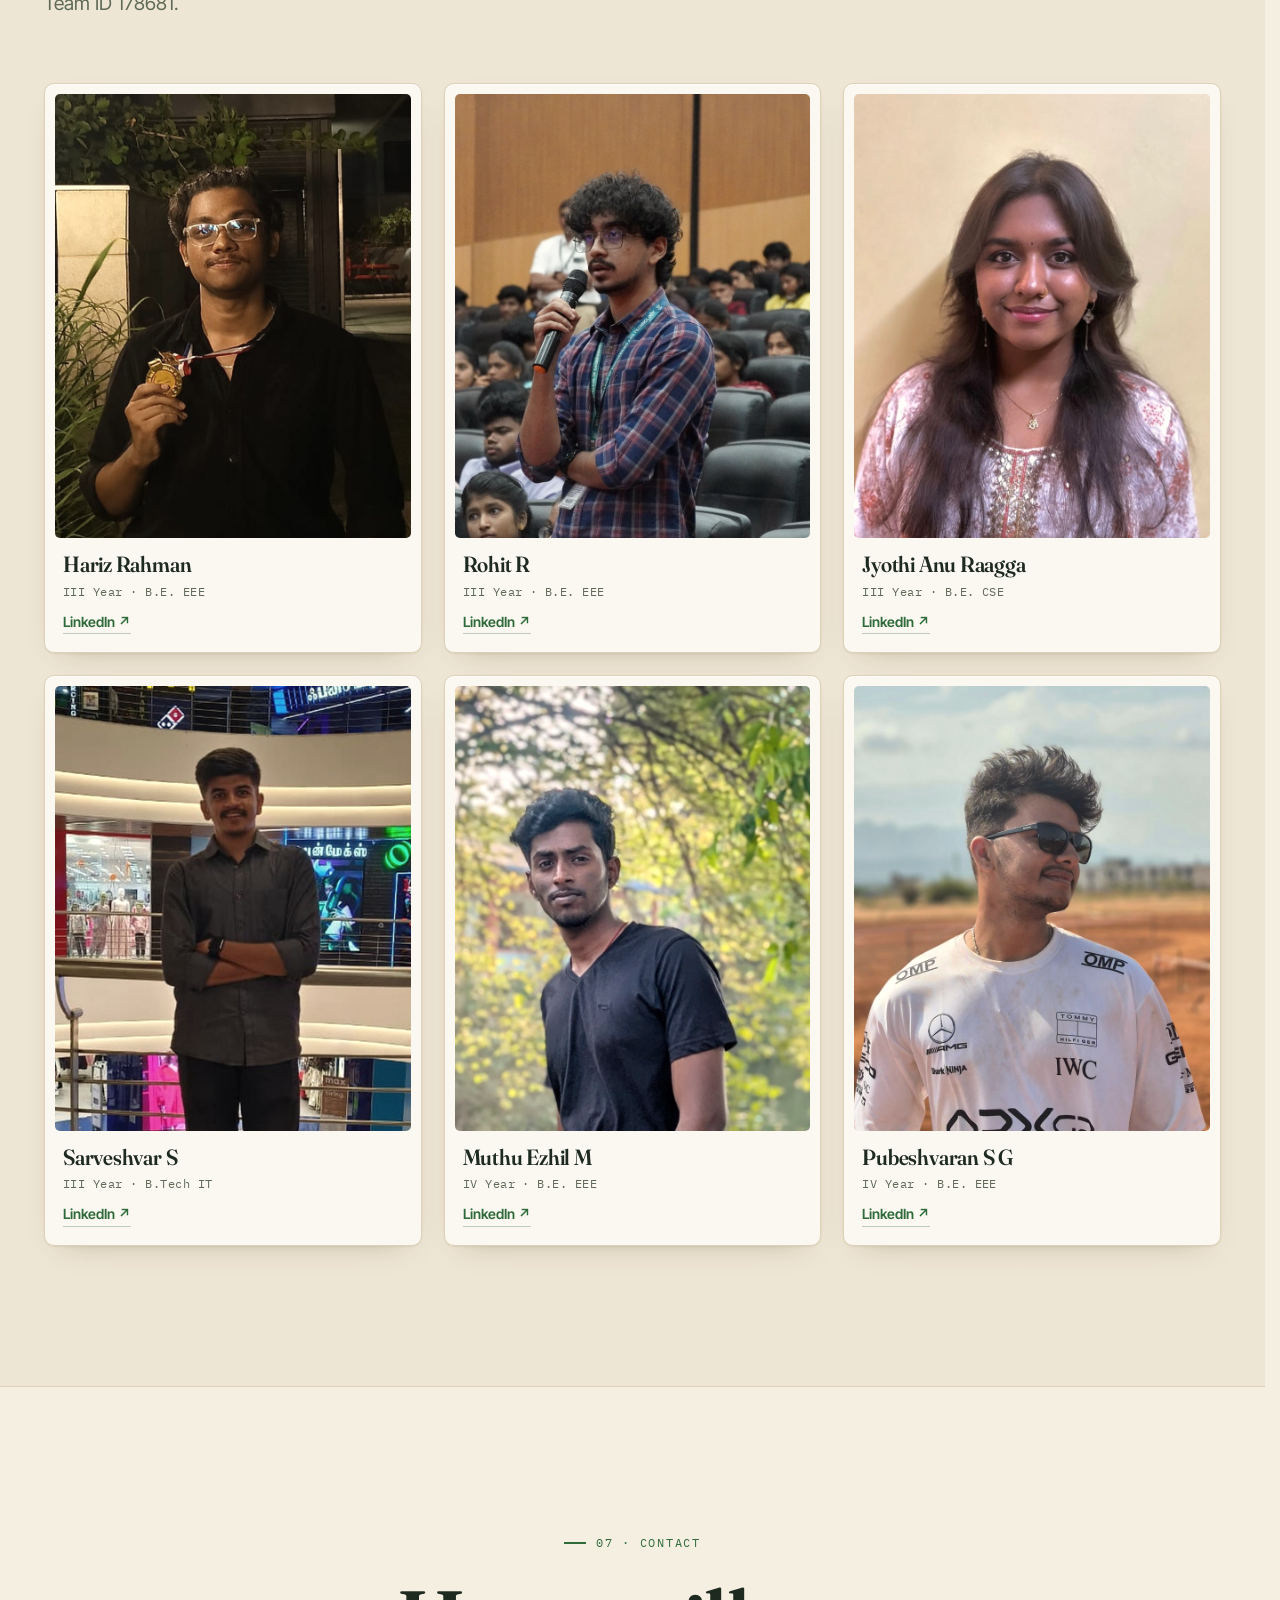
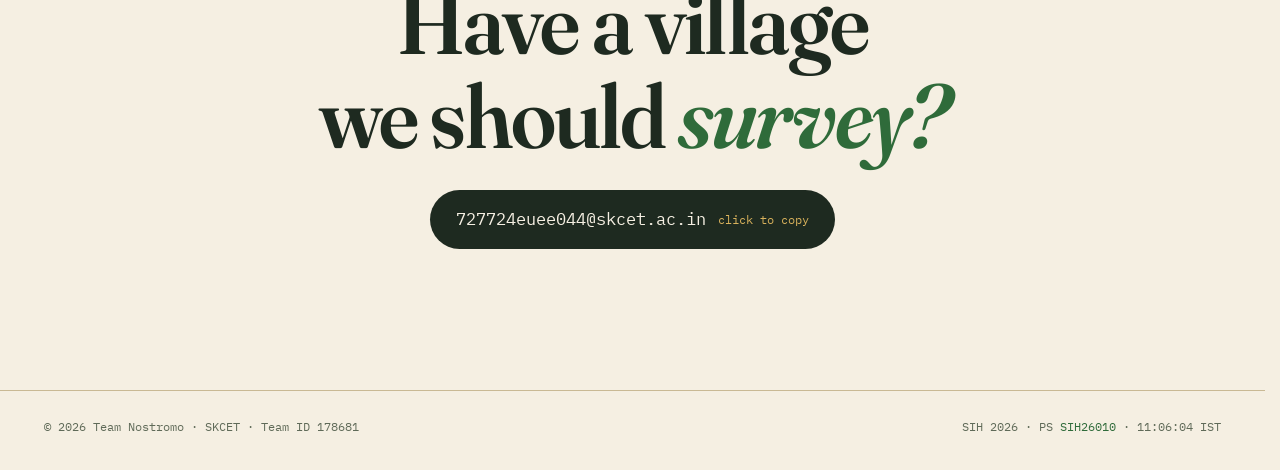
==== commit 6891161b: "nav bar verified" ====
--- a/index.html
+++ b/index.html
@@ -17,7 +17,7 @@
   <link rel="preconnect" href="https://fonts.googleapis.com">
   <link rel="preconnect" href="https://fonts.gstatic.com" crossorigin>
   <link rel="stylesheet" href="https://fonts.googleapis.com/css2?family=Fraunces:ital,opsz,wght,SOFT@0,9..144,400..700,0..100;1,9..144,400..700,0..100&family=IBM+Plex+Mono:wght@400;500;600&family=Inter+Tight:wght@400;500;600;700&display=swap">
-  <link rel="stylesheet" href="styles.css?v=9">
+  <link rel="stylesheet" href="styles.css?v=11">
 </head>
 <body>
 
@@ -36,7 +36,7 @@
     <div class="nav-right">
       <a class="nav-github" href="https://github.com/anuuraahh/BhuMap" target="_blank" rel="noopener noreferrer"><svg viewBox="0 0 24 24" aria-hidden="true" fill="currentColor"><path d="M12 .8a11.2 11.2 0 0 0-3.54 21.83c.56.1.76-.24.76-.54v-2.08c-3.12.68-3.78-1.32-3.78-1.32-.51-1.3-1.25-1.65-1.25-1.65-1.02-.7.08-.69.08-.69 1.13.08 1.73 1.16 1.73 1.16 1 1.72 2.63 1.22 3.27.93.1-.73.39-1.22.71-1.5-2.49-.28-5.11-1.25-5.11-5.54 0-1.22.44-2.22 1.15-3-.12-.28-.5-1.42.11-2.96 0 0 .94-.3 3.08 1.15a10.7 10.7 0 0 1 5.6 0c2.14-1.45 3.08-1.15 3.08-1.15.61 1.54.23 2.68.11 2.96.71.78 1.15 1.78 1.15 3 0 4.3-2.62 5.26-5.12 5.54.4.35.76 1.03.76 2.08v3.17c0 .3.2.65.77.54A11.2 11.2 0 0 0 12 .8Z"/></svg><span>GitHub</span></a>
       <a class="nav-hw-m" href="hardware.html" data-sheet="Hardware" aria-label="Hardware: 3D drone and rover"><svg viewBox="0 0 24 24" aria-hidden="true"><path d="M12 2l9 5v10l-9 5-9-5V7z"/><path d="M12 12l9-5M12 12v10M12 12L3 7"/></svg>3D</a>
-      <button class="nav-ps" type="button" data-ps><i></i><span>SIH26010</span></button>
+      <div class="nav-clock" aria-label="Current time in India"><i aria-hidden="true"></i><span data-clock>--:--:-- IST</span></div>
       <button class="nav-menu" type="button" aria-label="Menu" aria-expanded="false"><i></i><i></i></button>
     </div>
   </div>
@@ -279,7 +279,7 @@
   </div>
 </footer>
 
-<script src="site.js?v=4" defer></script>
+<script src="site.js?v=5" defer></script>
 <script src="map.js?v=5" defer></script>
 </body>
 </html>
--- a/styles.css
+++ b/styles.css
@@ -74,12 +74,12 @@
 
 /* ---------- nav ---------- */
 .nav { position: fixed; inset: 0 0 auto; z-index: 60; height: var(--nav-h); background: rgba(245, 239, 226, .86); backdrop-filter: blur(10px) saturate(1.2); -webkit-backdrop-filter: blur(10px) saturate(1.2); border-bottom: 1px solid var(--line); }
-.nav .wrap { height: 100%; display: flex; align-items: center; justify-content: space-between; gap: 18px; }
+.nav .wrap { width: min(1440px, 100% - 2 * var(--gutter)); height: 100%; display: flex; align-items: center; justify-content: space-between; gap: 18px; }
 .brand { display: flex; align-items: center; gap: 12px; flex: none; }
 .brand img { height: 30px; width: auto; }
 .brand b { font-family: var(--font-display); font-weight: 700; font-size: 21px; letter-spacing: -.01em; }
 .brand small { font-family: var(--font-mono); font-size: 10.5px; letter-spacing: .16em; color: var(--dim); text-transform: uppercase; border-left: 1px solid var(--line-2); padding-left: 12px; }
-.nav-links { display: flex; gap: clamp(14px, 1.8vw, 28px); min-width: 0; }
+.nav-links { display: flex; align-items: center; gap: 18px; flex: none; }
 .nav-links a { position: relative; font-size: 14.5px; font-weight: 500; color: var(--ink-2); white-space: nowrap; padding: 6px 0; }
 .nav-links a::after { content: ""; position: absolute; left: 0; right: 100%; bottom: 0; height: 2px; background: var(--survey); transition: right .25s ease; }
 .nav-links a:hover::after, .nav-links a[aria-current="page"]::after { right: 0; }
@@ -93,7 +93,7 @@
 .nav-menu i { display: block; width: 17px; height: 1.6px; background: var(--ink); border-radius: 2px; transition: transform .25s; }
 .nav.open .nav-menu i:first-child { transform: translateY(3.3px) rotate(45deg); }
 .nav.open .nav-menu i:last-child { transform: translateY(-3.3px) rotate(-45deg); }
-@media (max-width: 960px) {
+@media (max-width: 1100px) {
   .nav-links { display: none; }
   .nav-menu { display: grid; }
   .nav.open .nav-links { display: flex; flex-direction: column; gap: 0; position: absolute; top: 100%; left: 0; right: 0; padding: 6px var(--gutter) 16px; background: var(--paper); border-bottom: 1px solid var(--line); box-shadow: 0 24px 40px -24px rgba(60, 45, 20, .35); }
@@ -399,7 +399,7 @@
 .nav-hw svg.spin { animation: prop 1.6s linear infinite; }
 .nav-hw:hover svg.spin { animation-duration: .5s; }
 @keyframes prop { to { transform: rotate(360deg); } }
-@media (max-width: 960px) {
+@media (max-width: 1100px) {
   .nav.open .nav-links a.nav-hw { justify-content: flex-start; margin: 10px 0 4px; padding: 13px 16px; border-bottom: 0; font-size: 16px; }
 }
 .hw-chip { position: absolute; right: 12px; bottom: 12px; z-index: 2; display: inline-flex; align-items: center; gap: 9px; padding: 10px 15px 10px 12px; border-radius: 99px; background: var(--ink); color: var(--paper); font-weight: 600; font-size: 14px; box-shadow: 0 10px 24px -10px rgba(0, 0, 0, .6); transition: transform .2s, background .2s; }
@@ -412,7 +412,7 @@
 @media (prefers-reduced-motion: reduce) { .nav-hw svg.spin, .hw-chip svg { animation: none; } }
 .nav-hw-m { display: none; align-items: center; gap: 6px; padding: 8px 12px; border-radius: 99px; background: var(--field); color: #fff; font-family: var(--font-mono); font-size: 13px; font-weight: 600; box-shadow: 0 0 0 3px rgba(47, 107, 58, .16); }
 .nav-hw-m svg { width: 16px; height: 16px; fill: none; stroke: #fff; stroke-width: 1.8; stroke-linejoin: round; }
-@media (max-width: 960px) { .nav-hw-m { display: inline-flex; } }
+@media (max-width: 1100px) { .nav-hw-m { display: inline-flex; } }
 
 /* official problem statement text: long, so it scrolls in its own box */
 .ps-box { width: min(760px, 100%); }
@@ -539,6 +539,12 @@
 .dashboard-live i { width: 6px; height: 6px; border-radius: 50%; background: currentColor; animation: dashboard-status 2s ease-in-out infinite; }
 .project-link:hover { transform: translateY(-3px); box-shadow: 0 0 0 4px rgba(47,107,58,.22), 0 12px 26px -14px rgba(30,42,32,.45); }
 @keyframes dashboard-status { 50% { opacity: .4; } }
-@media (min-width: 961px) and (max-width: 1200px) { .nav-links { gap: 12px; } .nav-links a { font-size: 13px; } .brand small { display: none; } .nav .wrap { gap: 12px; } }
+@media (min-width: 1101px) and (max-width: 1400px) { .nav-links { gap: 12px; } .nav-links a { font-size: 13px; } .brand small { display: none; } .nav .wrap { gap: 12px; } }
 @media (max-width: 520px) { .nav-github { padding: 8px; } .nav-github span { display: none; } .project-link { padding: 17px 15px; gap: 12px; } .project-link > svg { width: 28px; height: 28px; } }
-@media (prefers-reduced-motion: reduce) { .dashboard-live i { animation: none; } .project-link, .nav-github { transition: none; } }+@media (prefers-reduced-motion: reduce) { .dashboard-live i { animation: none; } .project-link, .nav-github { transition: none; } }
+/* Live IST clock, visible at every screen size. */
+.nav-clock { display: inline-flex; align-items: center; gap: 8px; padding: 7px 13px; border-radius: 99px; border: 1.5px solid var(--field); background: var(--card); color: var(--field); font-family: var(--font-mono); font-size: 12.5px; font-weight: 600; letter-spacing: .04em; white-space: nowrap; font-variant-numeric: tabular-nums; }
+.nav-clock i { width: 8px; height: 8px; flex: none; border-radius: 50%; background: var(--survey); animation: ping 2s ease-out infinite; }
+@media (max-width: 520px) { .nav-clock { padding: 7px 9px; font-size: 11px; gap: 6px; } .nav-right { gap: 7px; } .nav .wrap { gap: 8px; } .brand { gap: 7px; } }
+@media (max-width: 380px) { .nav-clock i { display: none; } .nav-clock { padding: 7px; font-size: 10px; } .nav-right { gap: 5px; } .nav-right .nav-hw-m { padding: 7px; } .nav-menu { width: 32px; } }
+@media (prefers-reduced-motion: reduce) { .nav-clock i { animation: none; } }
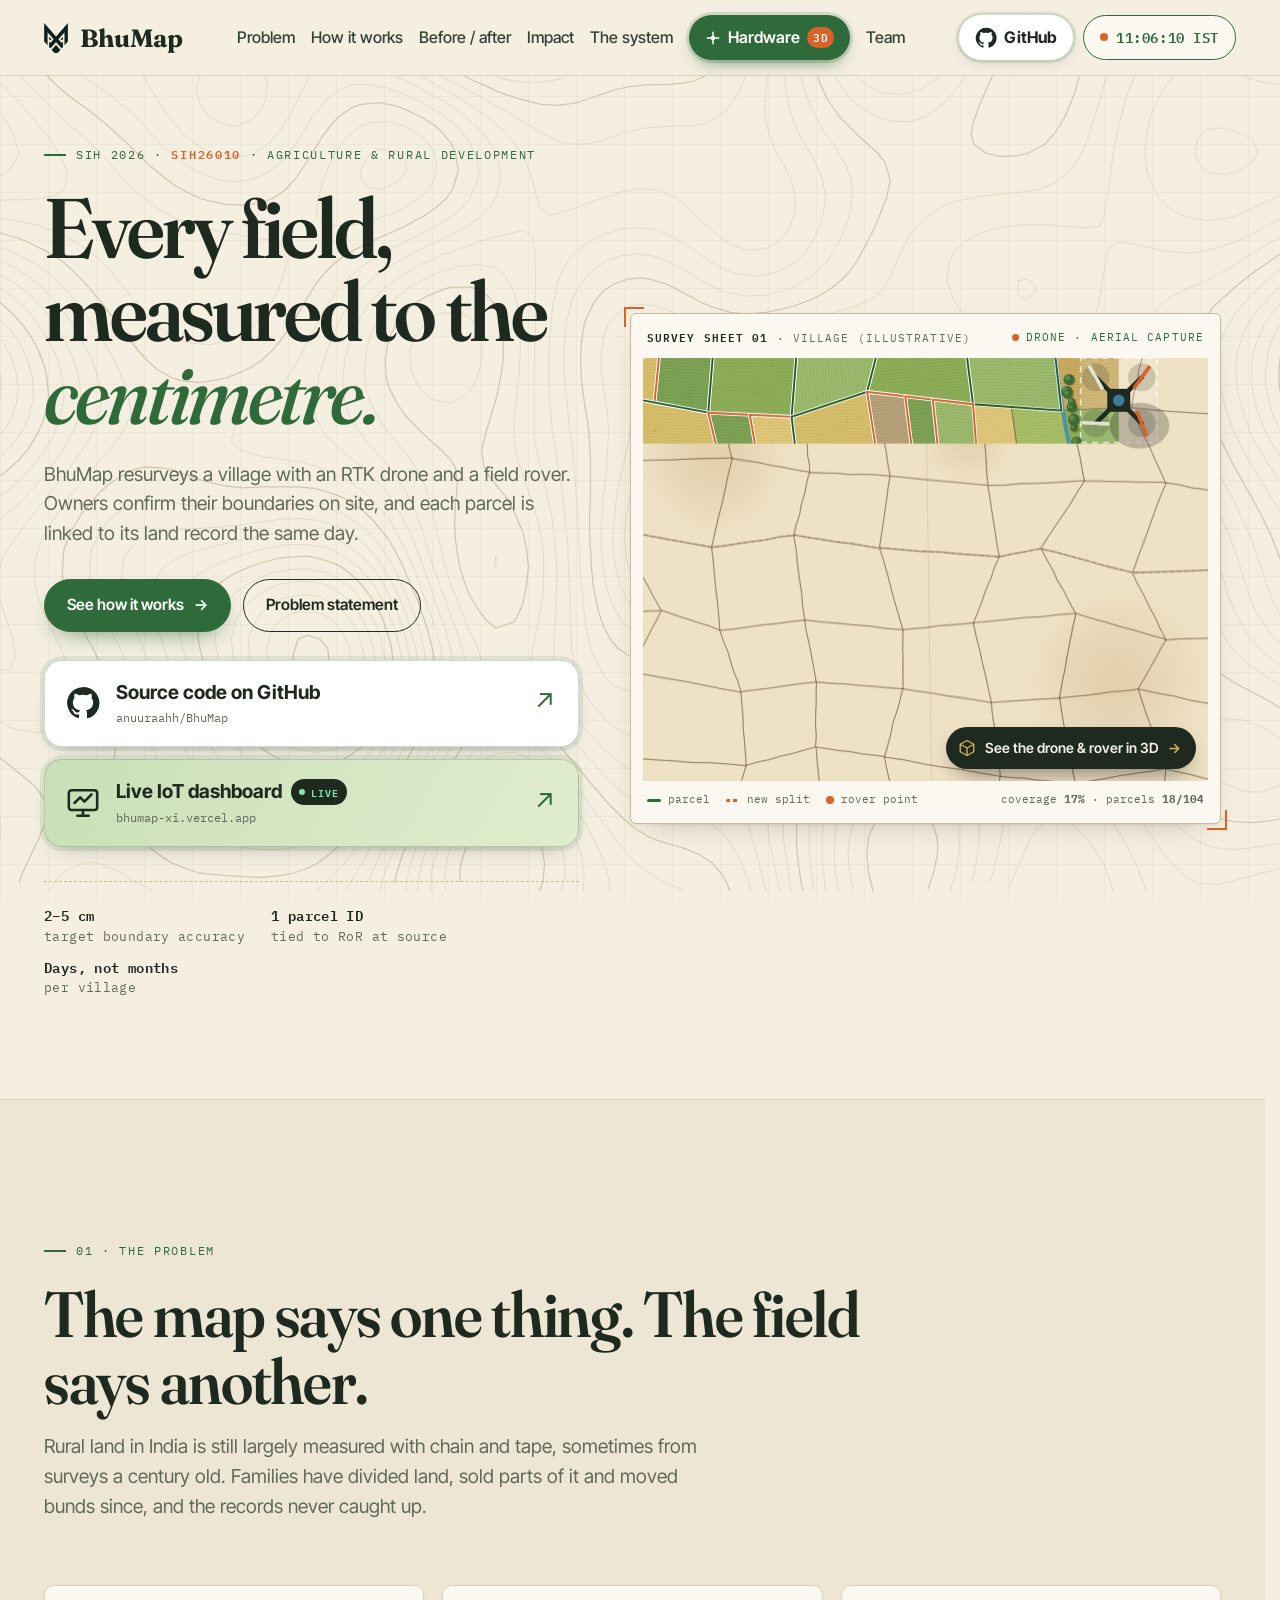
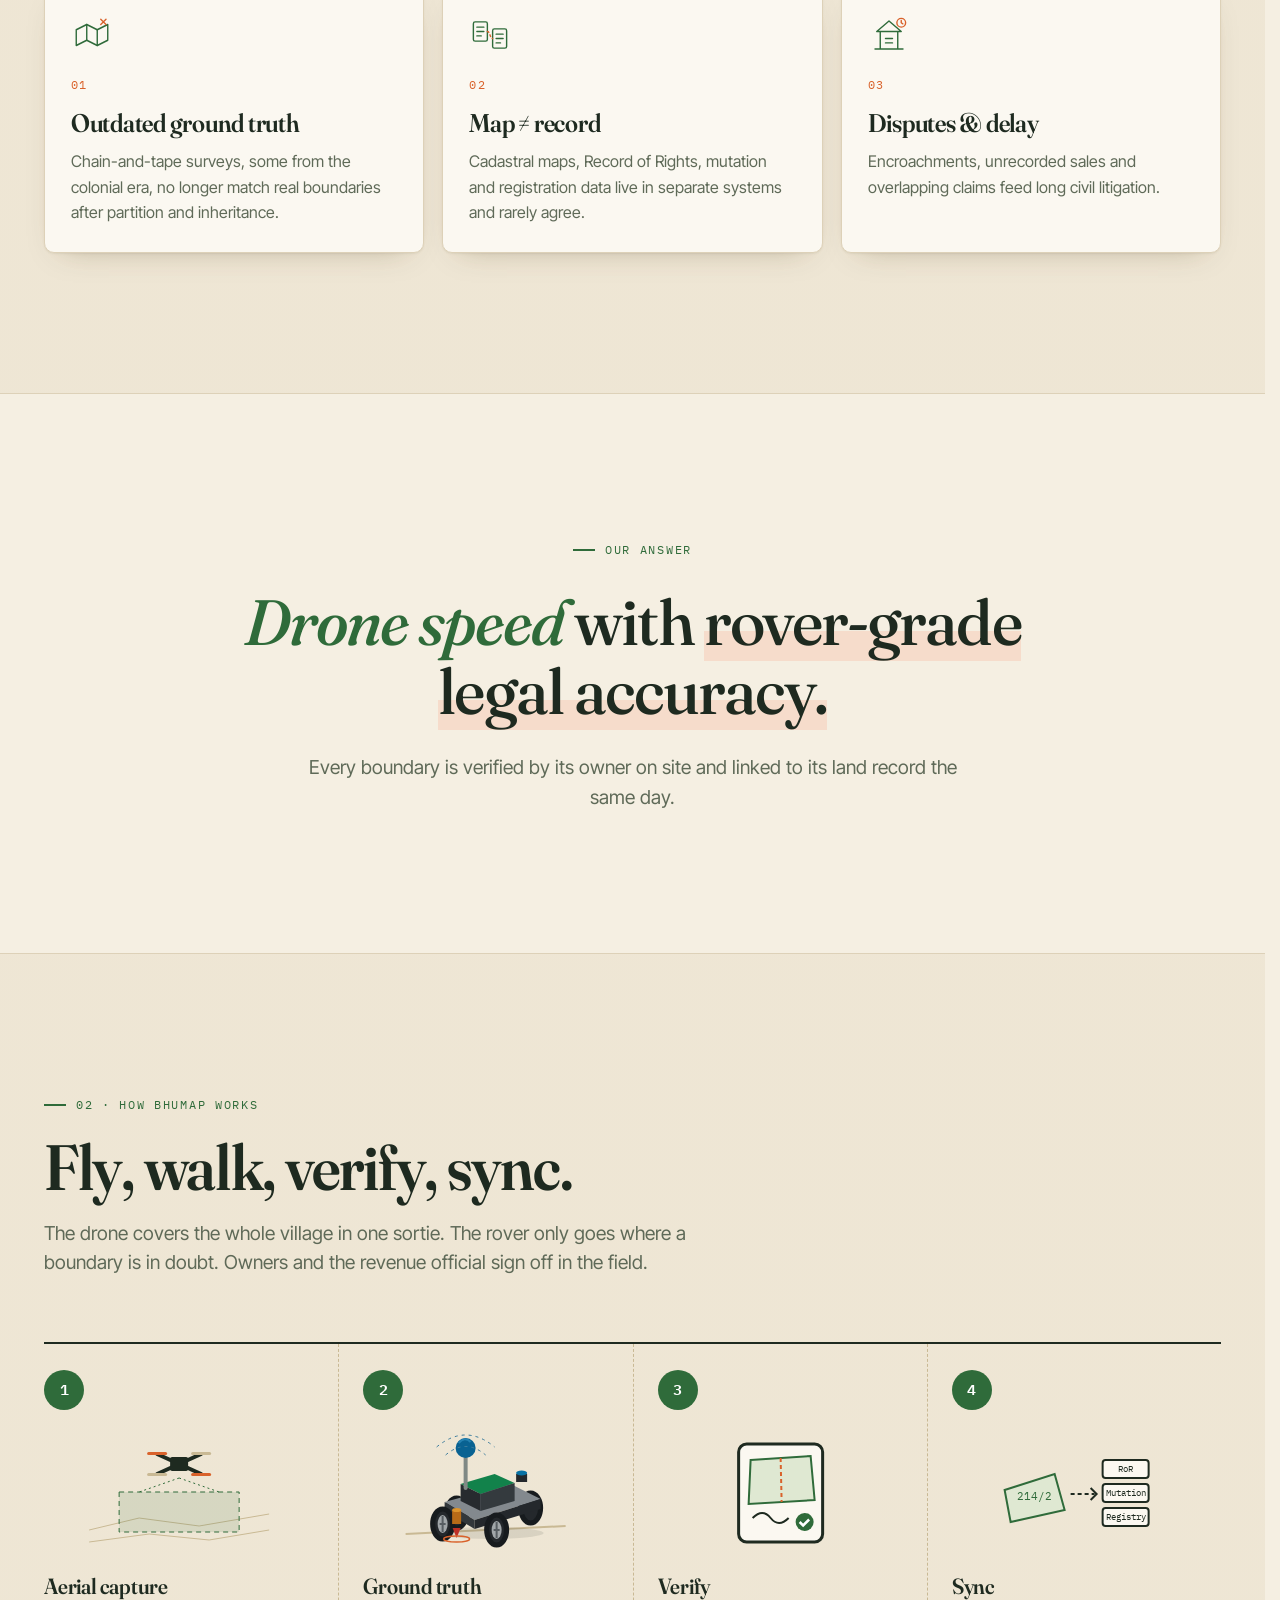
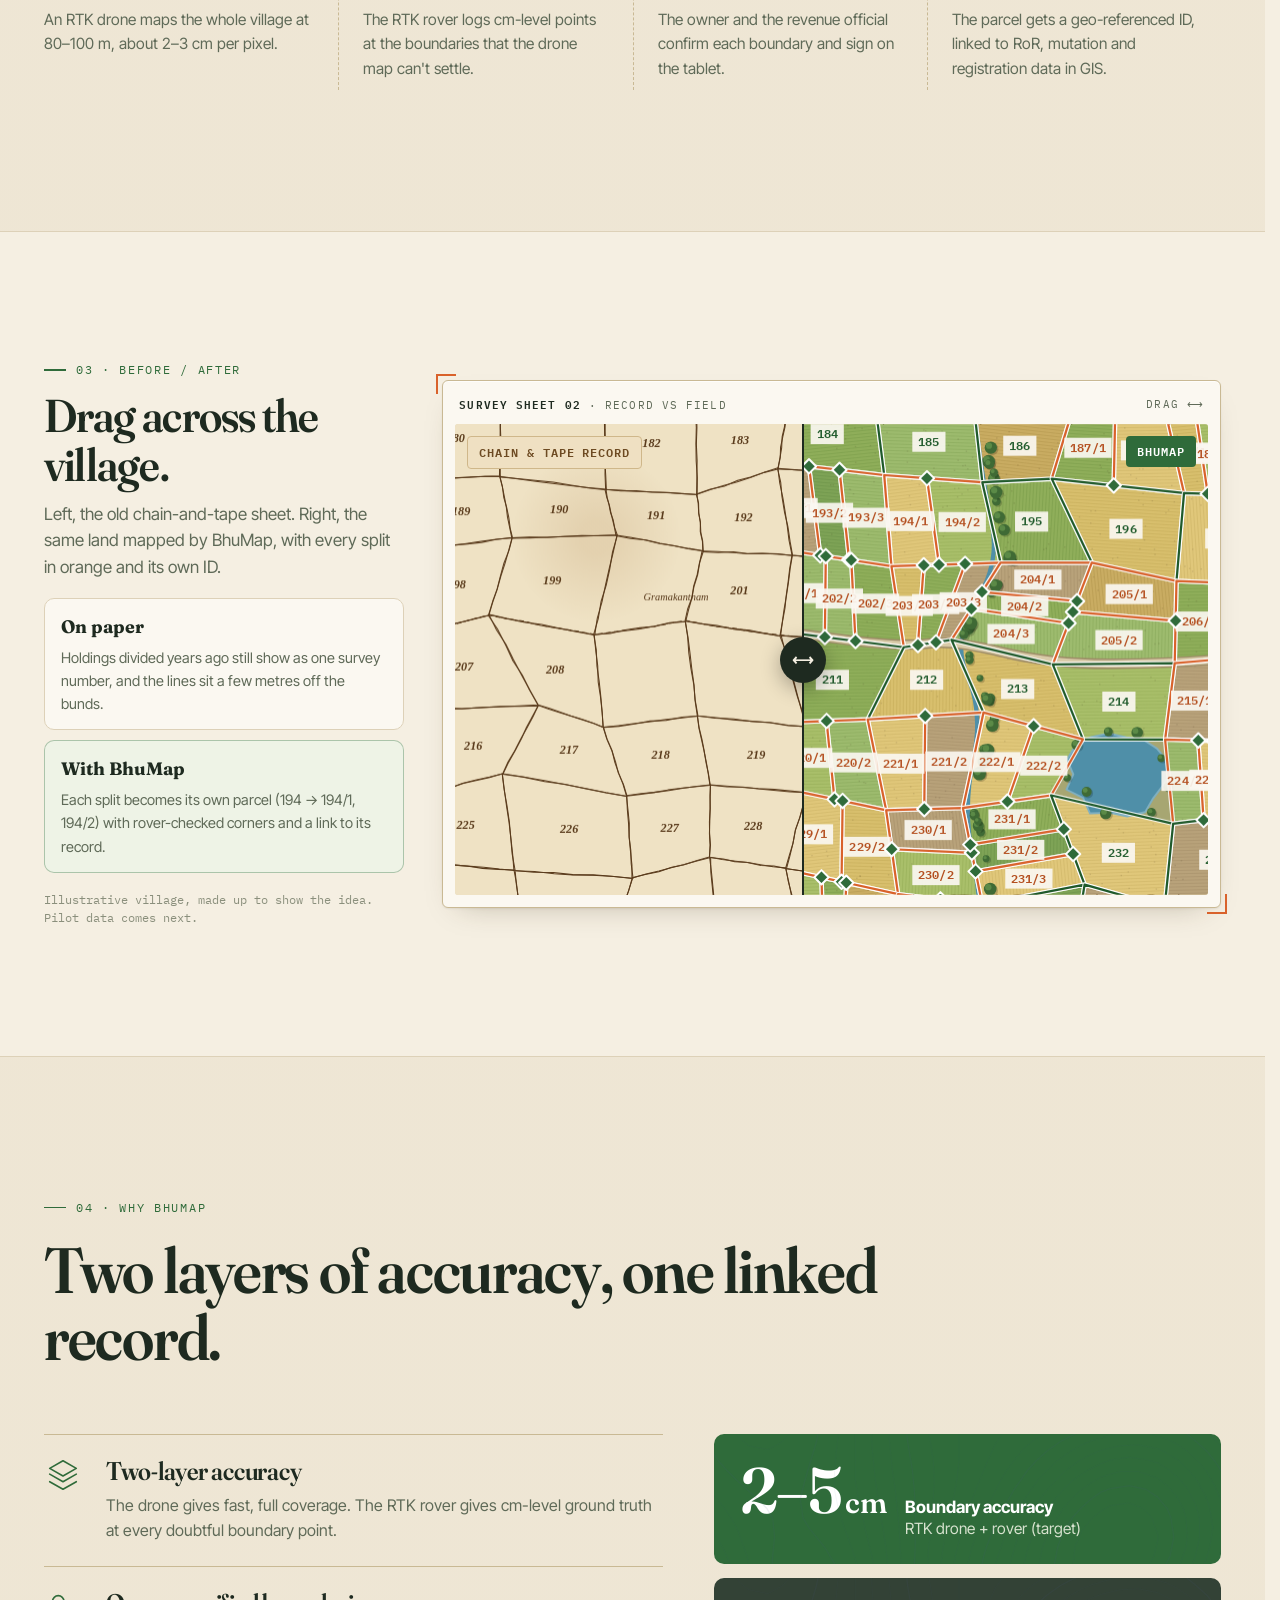
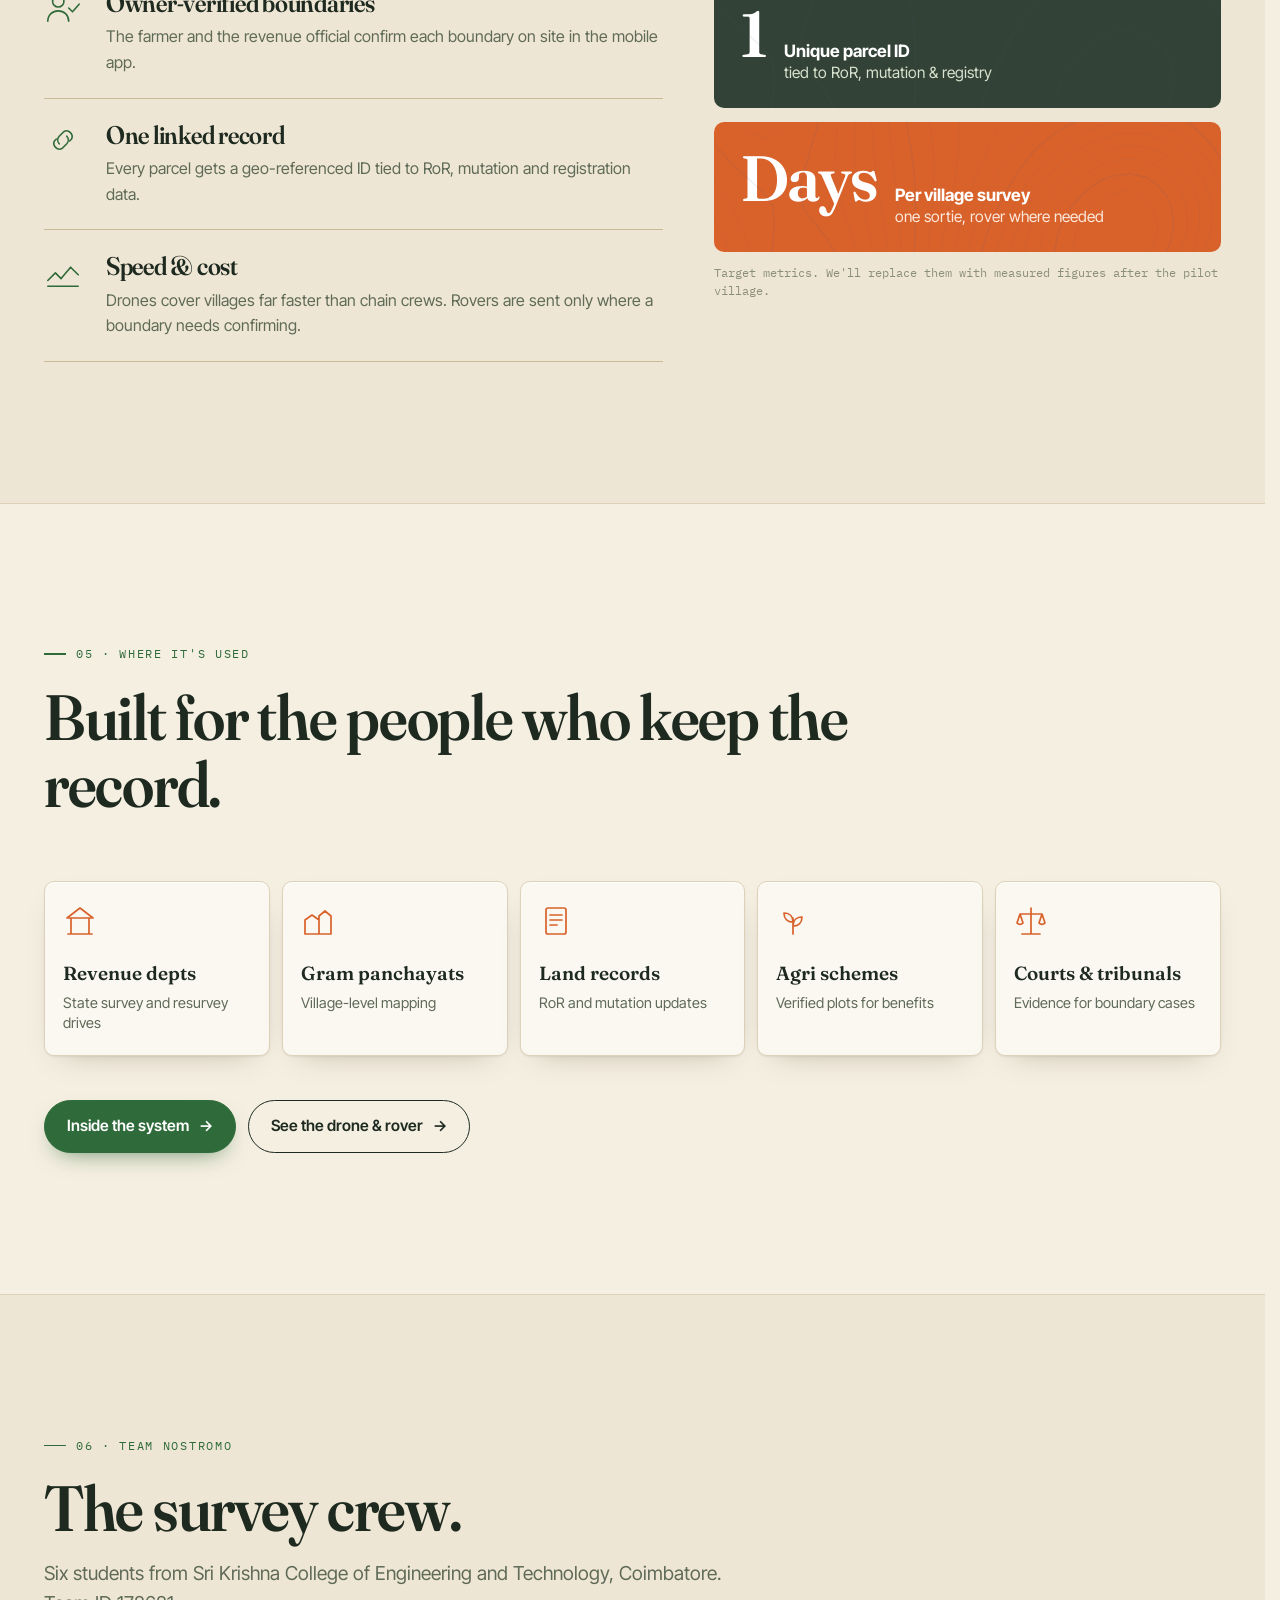
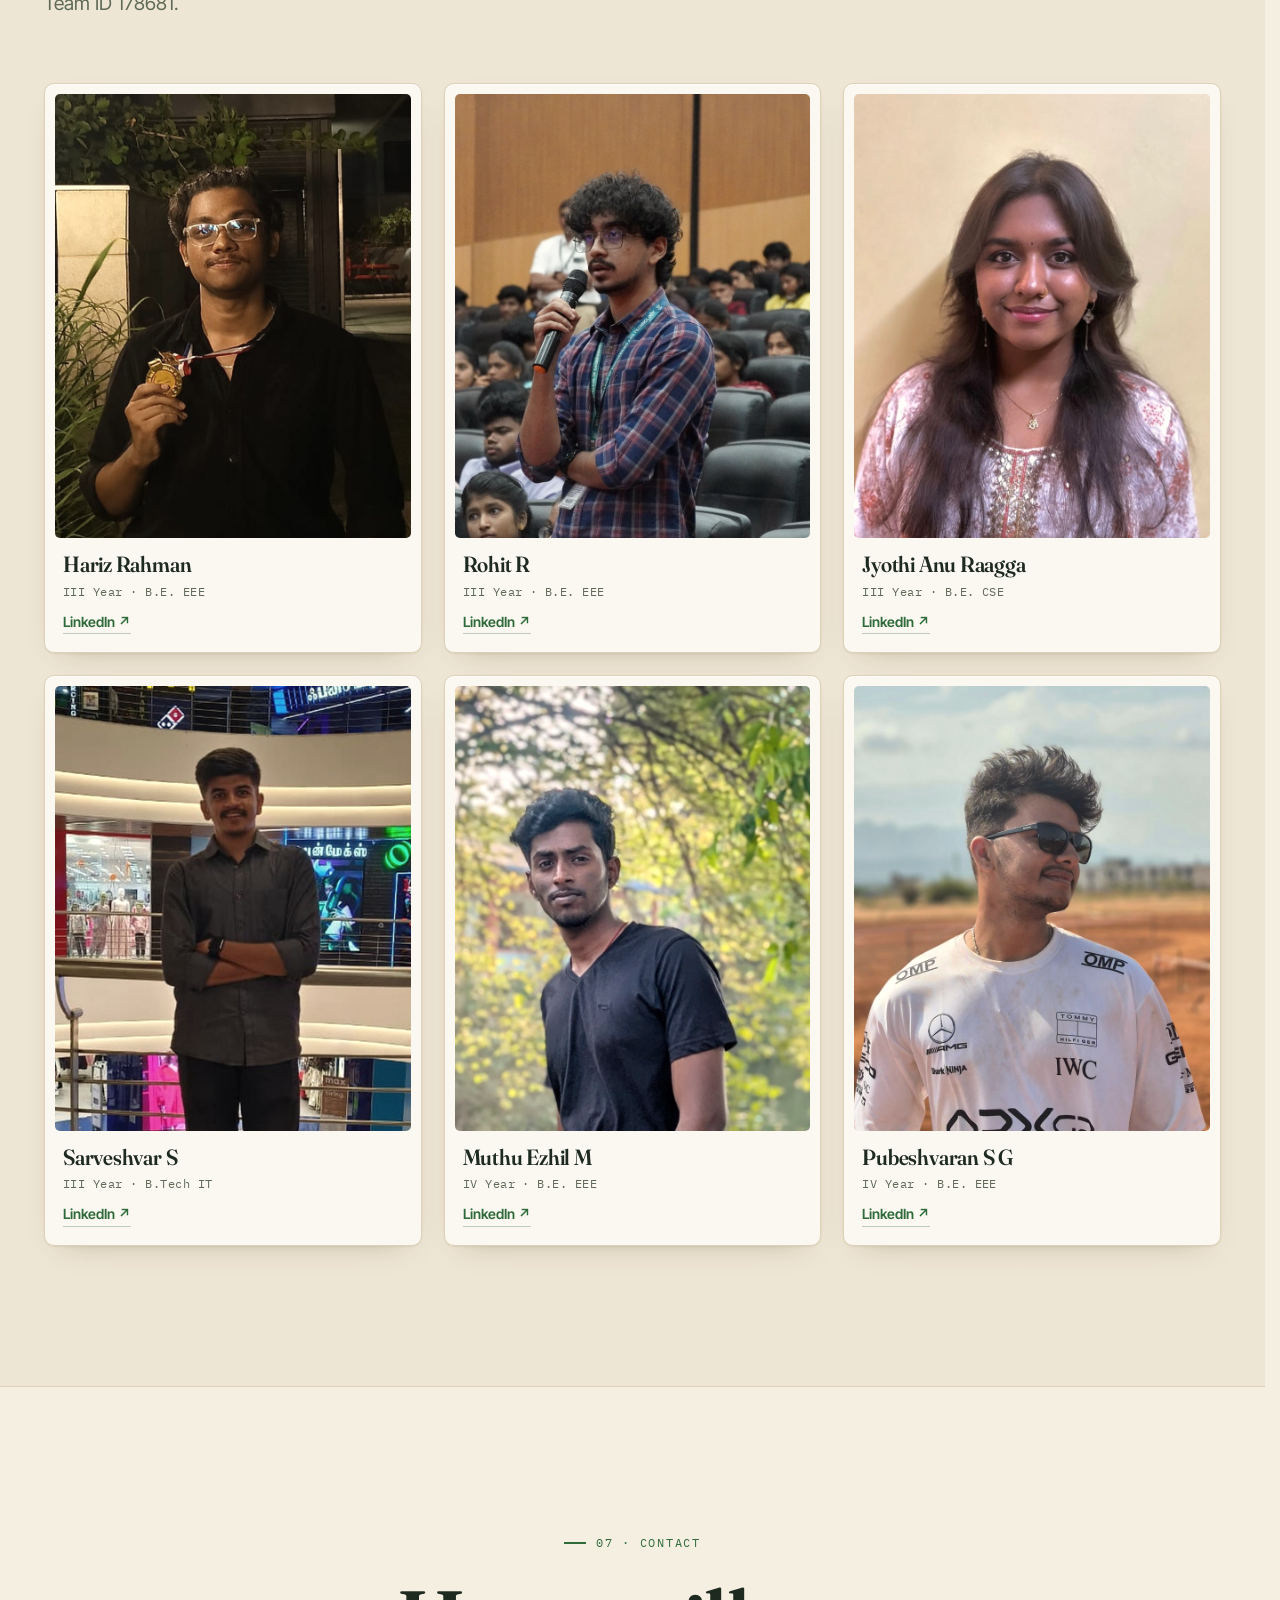
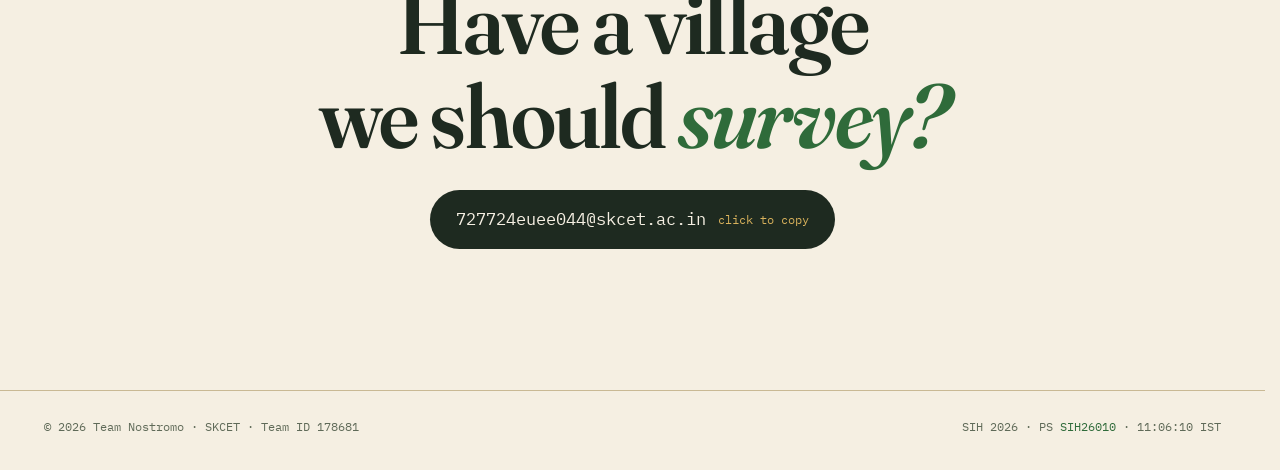
==== commit d913a339: "nav bar verified" ====
--- a/index.html
+++ b/index.html
@@ -17,7 +17,7 @@
   <link rel="preconnect" href="https://fonts.googleapis.com">
   <link rel="preconnect" href="https://fonts.gstatic.com" crossorigin>
   <link rel="stylesheet" href="https://fonts.googleapis.com/css2?family=Fraunces:ital,opsz,wght,SOFT@0,9..144,400..700,0..100;1,9..144,400..700,0..100&family=IBM+Plex+Mono:wght@400;500;600&family=Inter+Tight:wght@400;500;600;700&display=swap">
-  <link rel="stylesheet" href="styles.css?v=11">
+  <link rel="stylesheet" href="styles.css?v=12">
 </head>
 <body>
 
--- a/styles.css
+++ b/styles.css
@@ -28,7 +28,7 @@
   --radius: 10px;
   --max: 1200px;
   --gutter: clamp(16px, 4vw, 44px);
-  --nav-h: 64px;
+  --nav-h: 76px;
 }
 
 * { box-sizing: border-box; }
@@ -74,13 +74,13 @@
 
 /* ---------- nav ---------- */
 .nav { position: fixed; inset: 0 0 auto; z-index: 60; height: var(--nav-h); background: rgba(245, 239, 226, .86); backdrop-filter: blur(10px) saturate(1.2); -webkit-backdrop-filter: blur(10px) saturate(1.2); border-bottom: 1px solid var(--line); }
-.nav .wrap { width: min(1440px, 100% - 2 * var(--gutter)); height: 100%; display: flex; align-items: center; justify-content: space-between; gap: 18px; }
+.nav .wrap { width: min(1600px, 100% - 2 * var(--gutter)); height: 100%; display: flex; align-items: center; justify-content: space-between; gap: 18px; }
 .brand { display: flex; align-items: center; gap: 12px; flex: none; }
 .brand img { height: 30px; width: auto; }
-.brand b { font-family: var(--font-display); font-weight: 700; font-size: 21px; letter-spacing: -.01em; }
+.brand b { font-family: var(--font-display); font-weight: 700; font-size: 25px; letter-spacing: -.01em; }
 .brand small { font-family: var(--font-mono); font-size: 10.5px; letter-spacing: .16em; color: var(--dim); text-transform: uppercase; border-left: 1px solid var(--line-2); padding-left: 12px; }
-.nav-links { display: flex; align-items: center; gap: 18px; flex: none; }
-.nav-links a { position: relative; font-size: 14.5px; font-weight: 500; color: var(--ink-2); white-space: nowrap; padding: 6px 0; }
+.nav-links { display: flex; align-items: center; gap: 20px; flex: none; }
+.nav-links a { position: relative; font-size: 16px; font-weight: 500; color: var(--ink-2); white-space: nowrap; padding: 6px 0; }
 .nav-links a::after { content: ""; position: absolute; left: 0; right: 100%; bottom: 0; height: 2px; background: var(--survey); transition: right .25s ease; }
 .nav-links a:hover::after, .nav-links a[aria-current="page"]::after { right: 0; }
 .nav-links a[aria-current="page"] { color: var(--field); }
@@ -93,7 +93,7 @@
 .nav-menu i { display: block; width: 17px; height: 1.6px; background: var(--ink); border-radius: 2px; transition: transform .25s; }
 .nav.open .nav-menu i:first-child { transform: translateY(3.3px) rotate(45deg); }
 .nav.open .nav-menu i:last-child { transform: translateY(-3.3px) rotate(-45deg); }
-@media (max-width: 1100px) {
+@media (max-width: 1200px) {
   .nav-links { display: none; }
   .nav-menu { display: grid; }
   .nav.open .nav-links { display: flex; flex-direction: column; gap: 0; position: absolute; top: 100%; left: 0; right: 0; padding: 6px var(--gutter) 16px; background: var(--paper); border-bottom: 1px solid var(--line); box-shadow: 0 24px 40px -24px rgba(60, 45, 20, .35); }
@@ -399,7 +399,7 @@
 .nav-hw svg.spin { animation: prop 1.6s linear infinite; }
 .nav-hw:hover svg.spin { animation-duration: .5s; }
 @keyframes prop { to { transform: rotate(360deg); } }
-@media (max-width: 1100px) {
+@media (max-width: 1200px) {
   .nav.open .nav-links a.nav-hw { justify-content: flex-start; margin: 10px 0 4px; padding: 13px 16px; border-bottom: 0; font-size: 16px; }
 }
 .hw-chip { position: absolute; right: 12px; bottom: 12px; z-index: 2; display: inline-flex; align-items: center; gap: 9px; padding: 10px 15px 10px 12px; border-radius: 99px; background: var(--ink); color: var(--paper); font-weight: 600; font-size: 14px; box-shadow: 0 10px 24px -10px rgba(0, 0, 0, .6); transition: transform .2s, background .2s; }
@@ -412,7 +412,7 @@
 @media (prefers-reduced-motion: reduce) { .nav-hw svg.spin, .hw-chip svg { animation: none; } }
 .nav-hw-m { display: none; align-items: center; gap: 6px; padding: 8px 12px; border-radius: 99px; background: var(--field); color: #fff; font-family: var(--font-mono); font-size: 13px; font-weight: 600; box-shadow: 0 0 0 3px rgba(47, 107, 58, .16); }
 .nav-hw-m svg { width: 16px; height: 16px; fill: none; stroke: #fff; stroke-width: 1.8; stroke-linejoin: round; }
-@media (max-width: 1100px) { .nav-hw-m { display: inline-flex; } }
+@media (max-width: 1200px) { .nav-hw-m { display: inline-flex; } }
 
 /* official problem statement text: long, so it scrolls in its own box */
 .ps-box { width: min(760px, 100%); }
@@ -539,7 +539,7 @@
 .dashboard-live i { width: 6px; height: 6px; border-radius: 50%; background: currentColor; animation: dashboard-status 2s ease-in-out infinite; }
 .project-link:hover { transform: translateY(-3px); box-shadow: 0 0 0 4px rgba(47,107,58,.22), 0 12px 26px -14px rgba(30,42,32,.45); }
 @keyframes dashboard-status { 50% { opacity: .4; } }
-@media (min-width: 1101px) and (max-width: 1400px) { .nav-links { gap: 12px; } .nav-links a { font-size: 13px; } .brand small { display: none; } .nav .wrap { gap: 12px; } }
+@media (min-width: 1201px) and (max-width: 1500px) { .nav-links { gap: 16px; } .brand small { display: none; } .nav .wrap { gap: 16px; } }
 @media (max-width: 520px) { .nav-github { padding: 8px; } .nav-github span { display: none; } .project-link { padding: 17px 15px; gap: 12px; } .project-link > svg { width: 28px; height: 28px; } }
 @media (prefers-reduced-motion: reduce) { .dashboard-live i { animation: none; } .project-link, .nav-github { transition: none; } }
 /* Live IST clock, visible at every screen size. */
@@ -547,4 +547,16 @@
 .nav-clock i { width: 8px; height: 8px; flex: none; border-radius: 50%; background: var(--survey); animation: ping 2s ease-out infinite; }
 @media (max-width: 520px) { .nav-clock { padding: 7px 9px; font-size: 11px; gap: 6px; } .nav-right { gap: 7px; } .nav .wrap { gap: 8px; } .brand { gap: 7px; } }
 @media (max-width: 380px) { .nav-clock i { display: none; } .nav-clock { padding: 7px; font-size: 10px; } .nav-right { gap: 5px; } .nav-right .nav-hw-m { padding: 7px; } .nav-menu { width: 32px; } }
-@media (prefers-reduced-motion: reduce) { .nav-clock i { animation: none; } }+@media (prefers-reduced-motion: reduce) { .nav-clock i { animation: none; } }
+/* Larger, more readable header controls. */
+.nav-github { padding: 10px 16px; font-size: 16px; }
+.nav-github svg { width: 22px; height: 22px; }
+.nav-clock { padding: 10px 16px; font-size: 14px; }
+.nav-links a.nav-hw { padding: 10px 16px; }
+@media (max-width: 520px) {
+  .brand b { font-size: 21px; }
+  .nav-github { padding: 8px; }
+  .nav-github svg { width: 19px; height: 19px; }
+  .nav-clock { padding: 7px 9px; font-size: 11px; }
+}
+@media (max-width: 380px) { .nav-clock { padding: 7px; font-size: 10px; } }
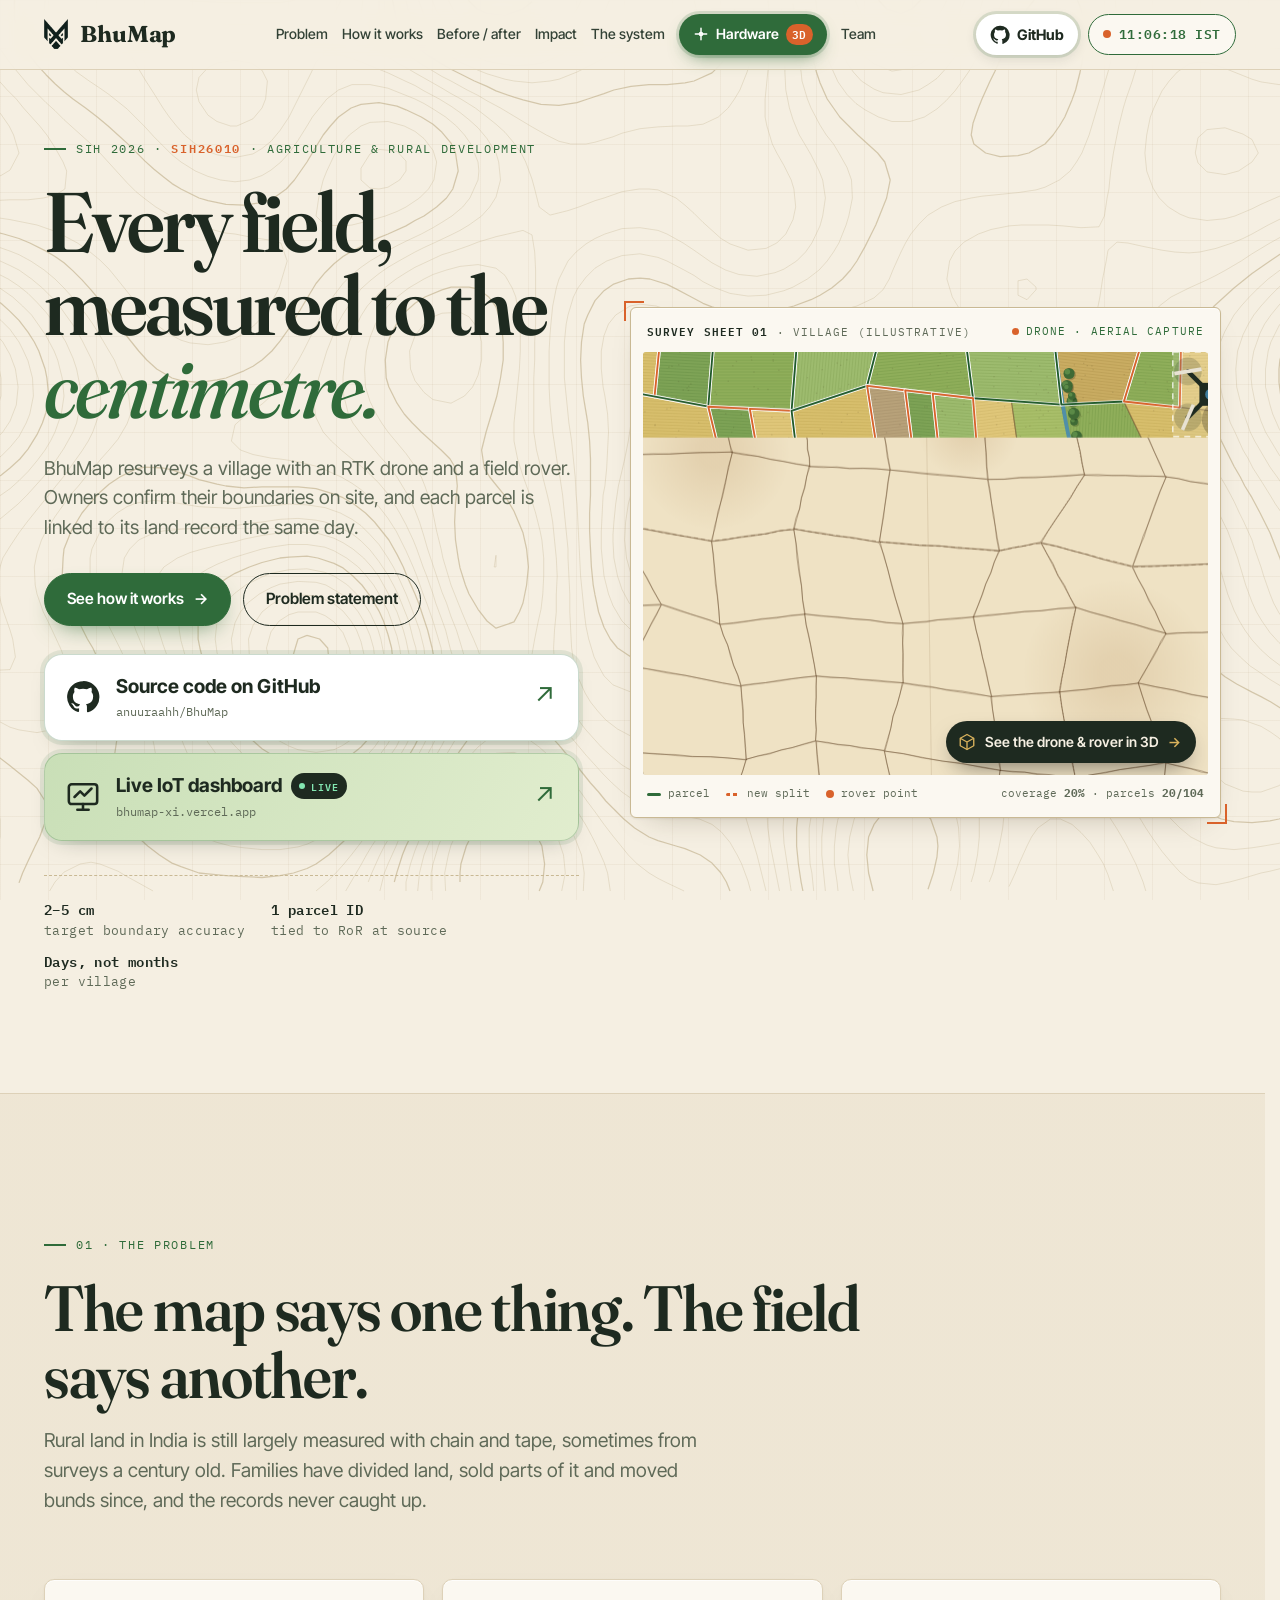
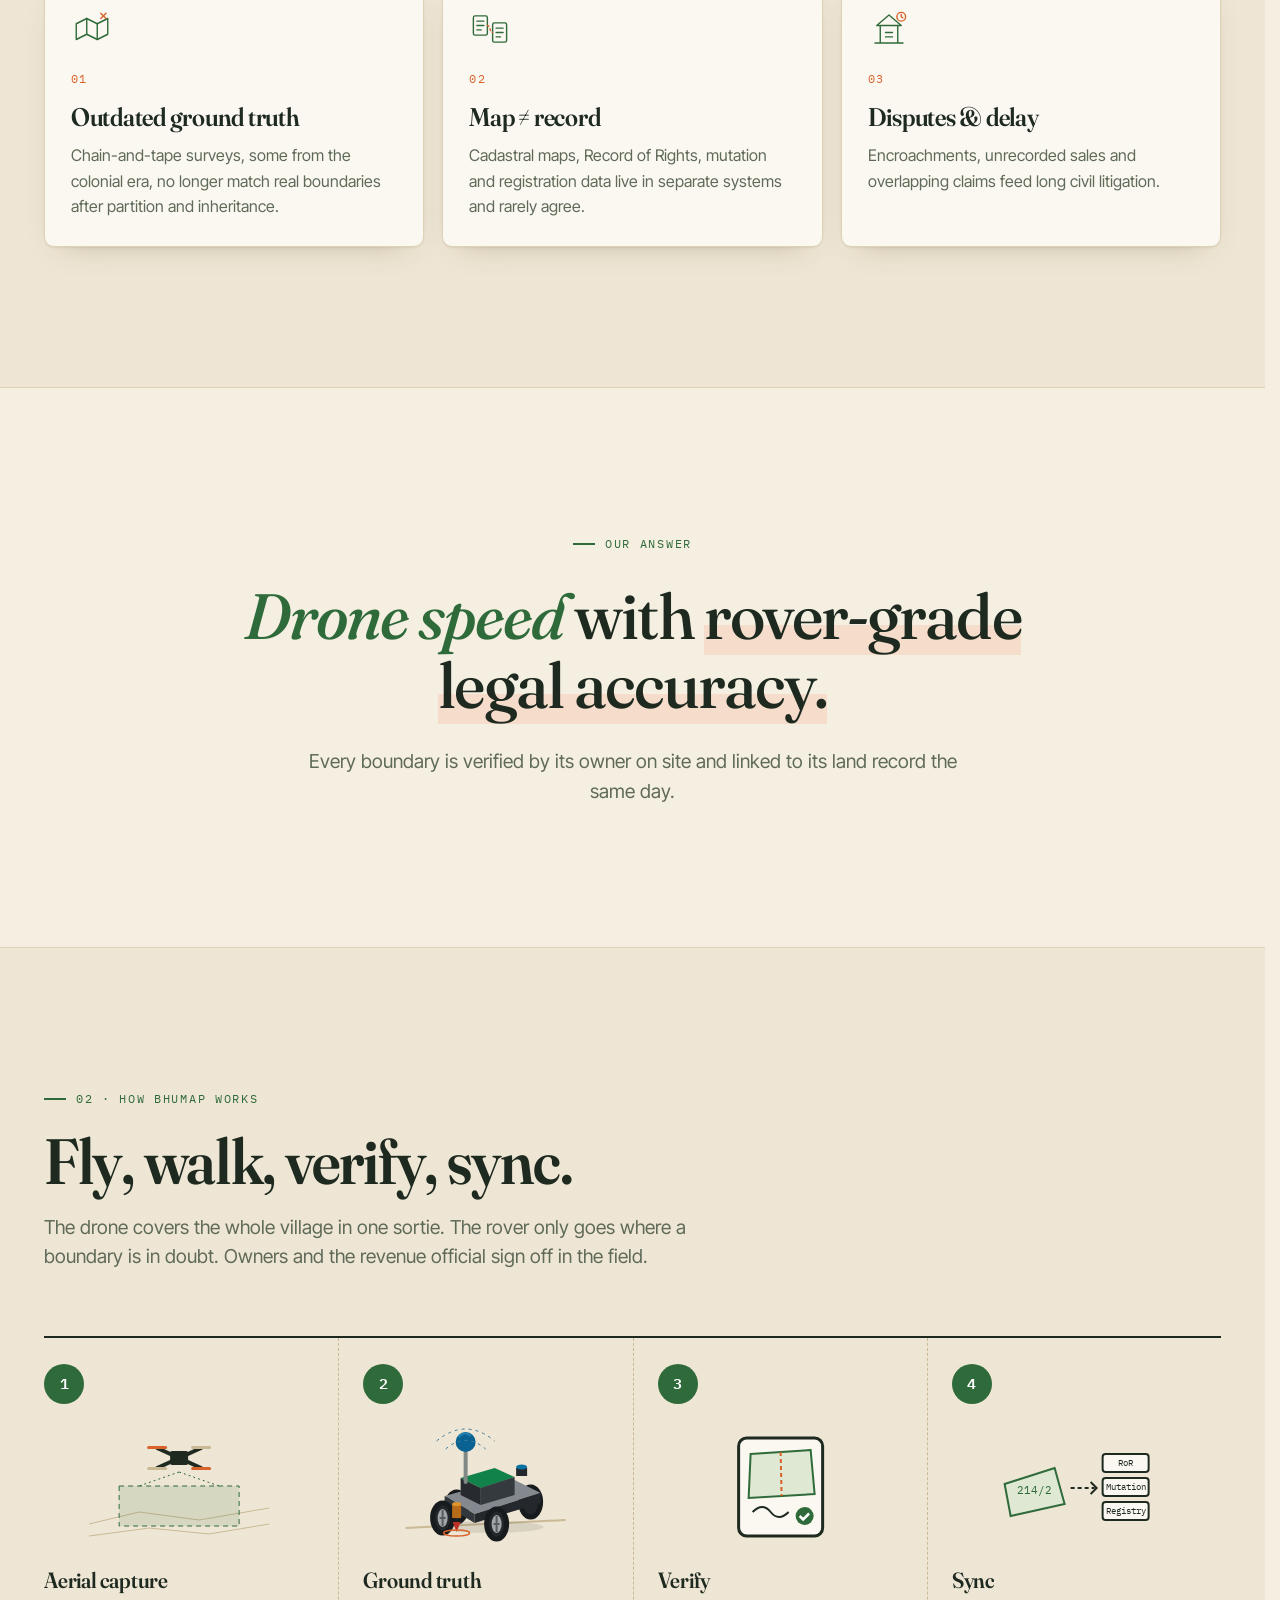
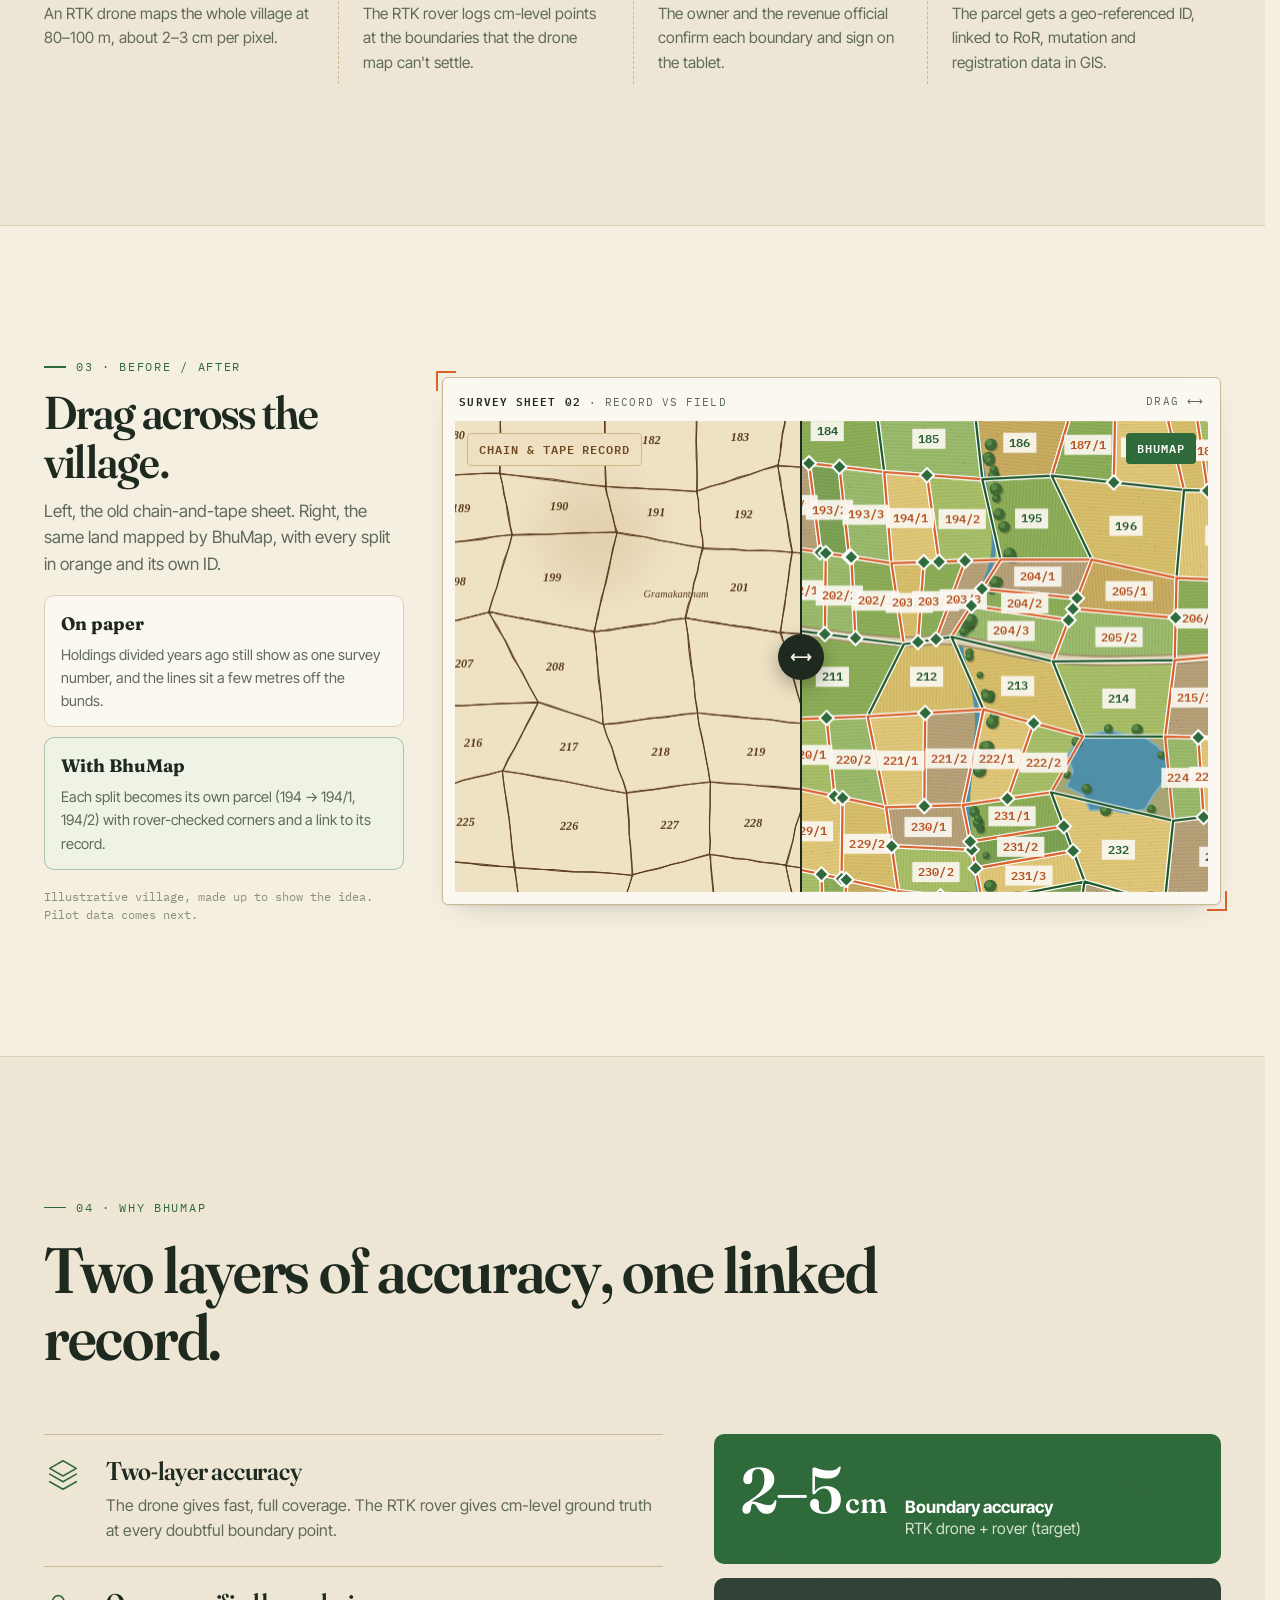
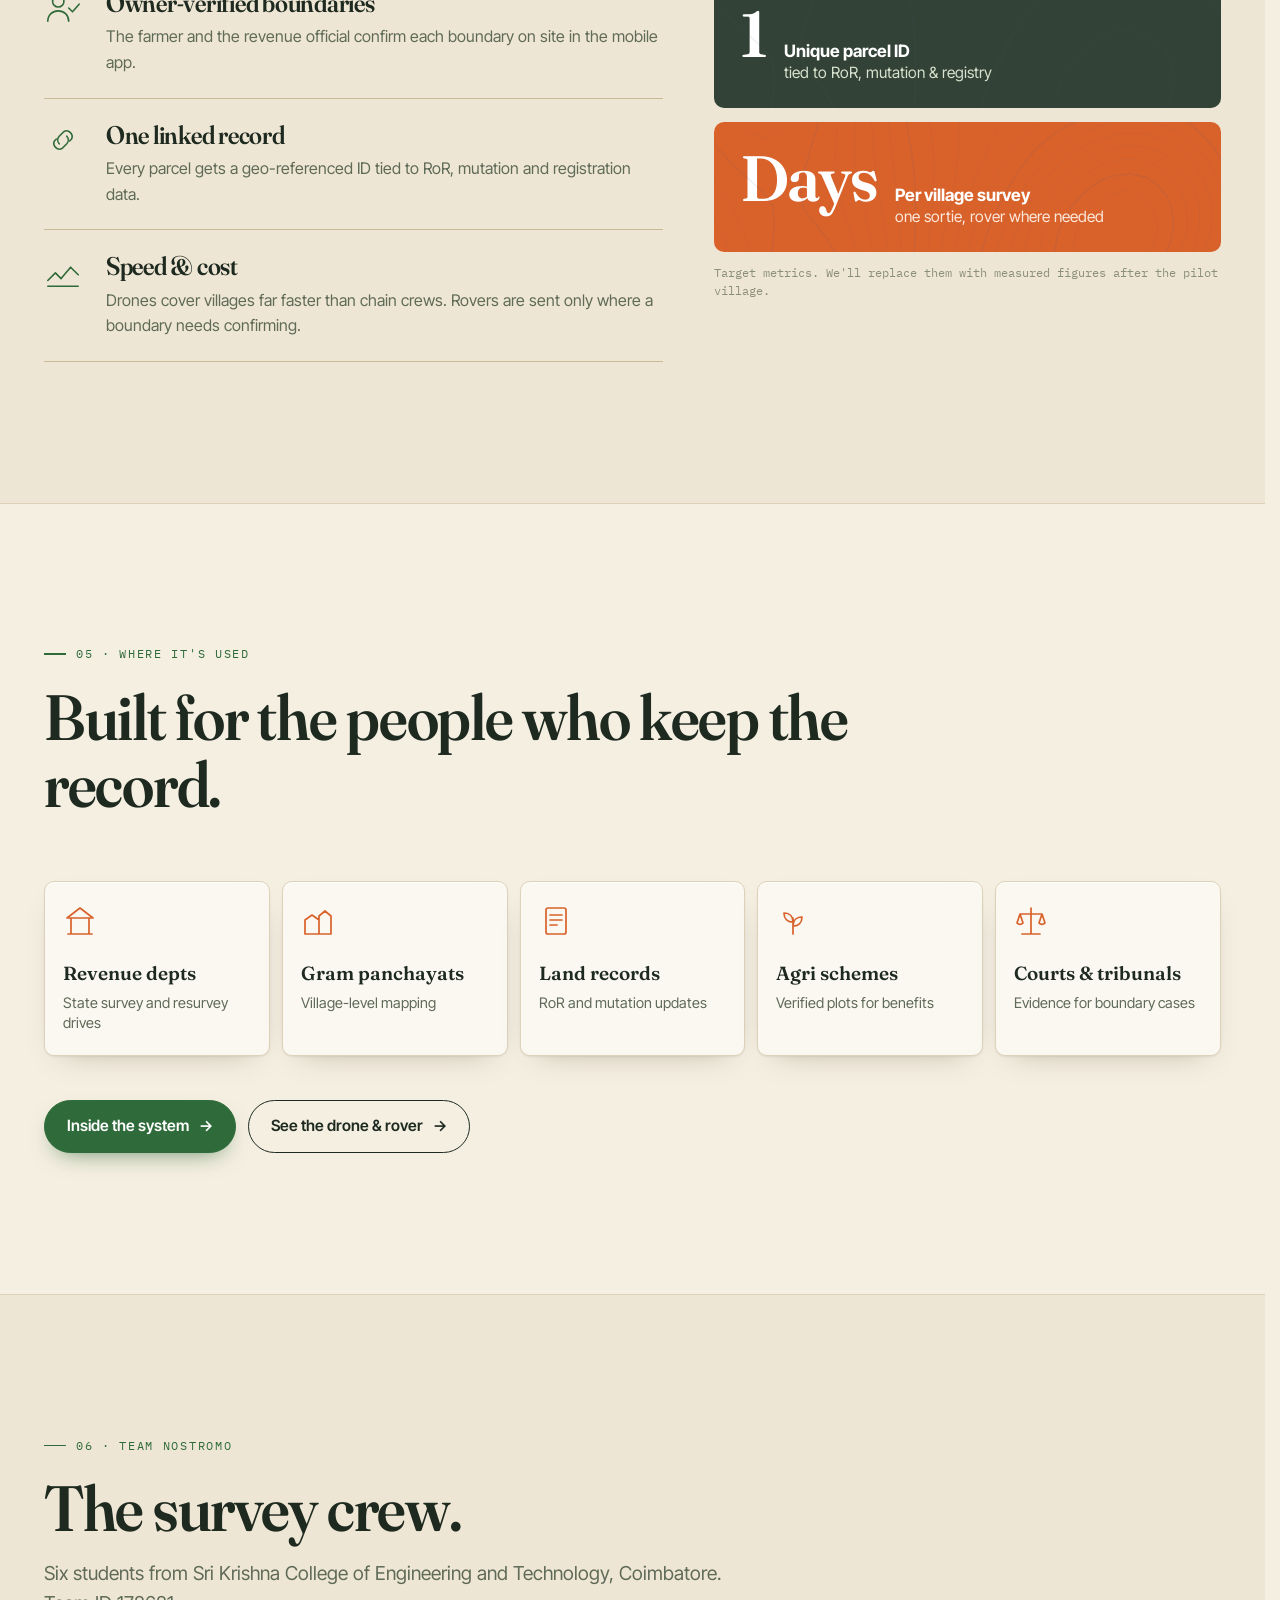
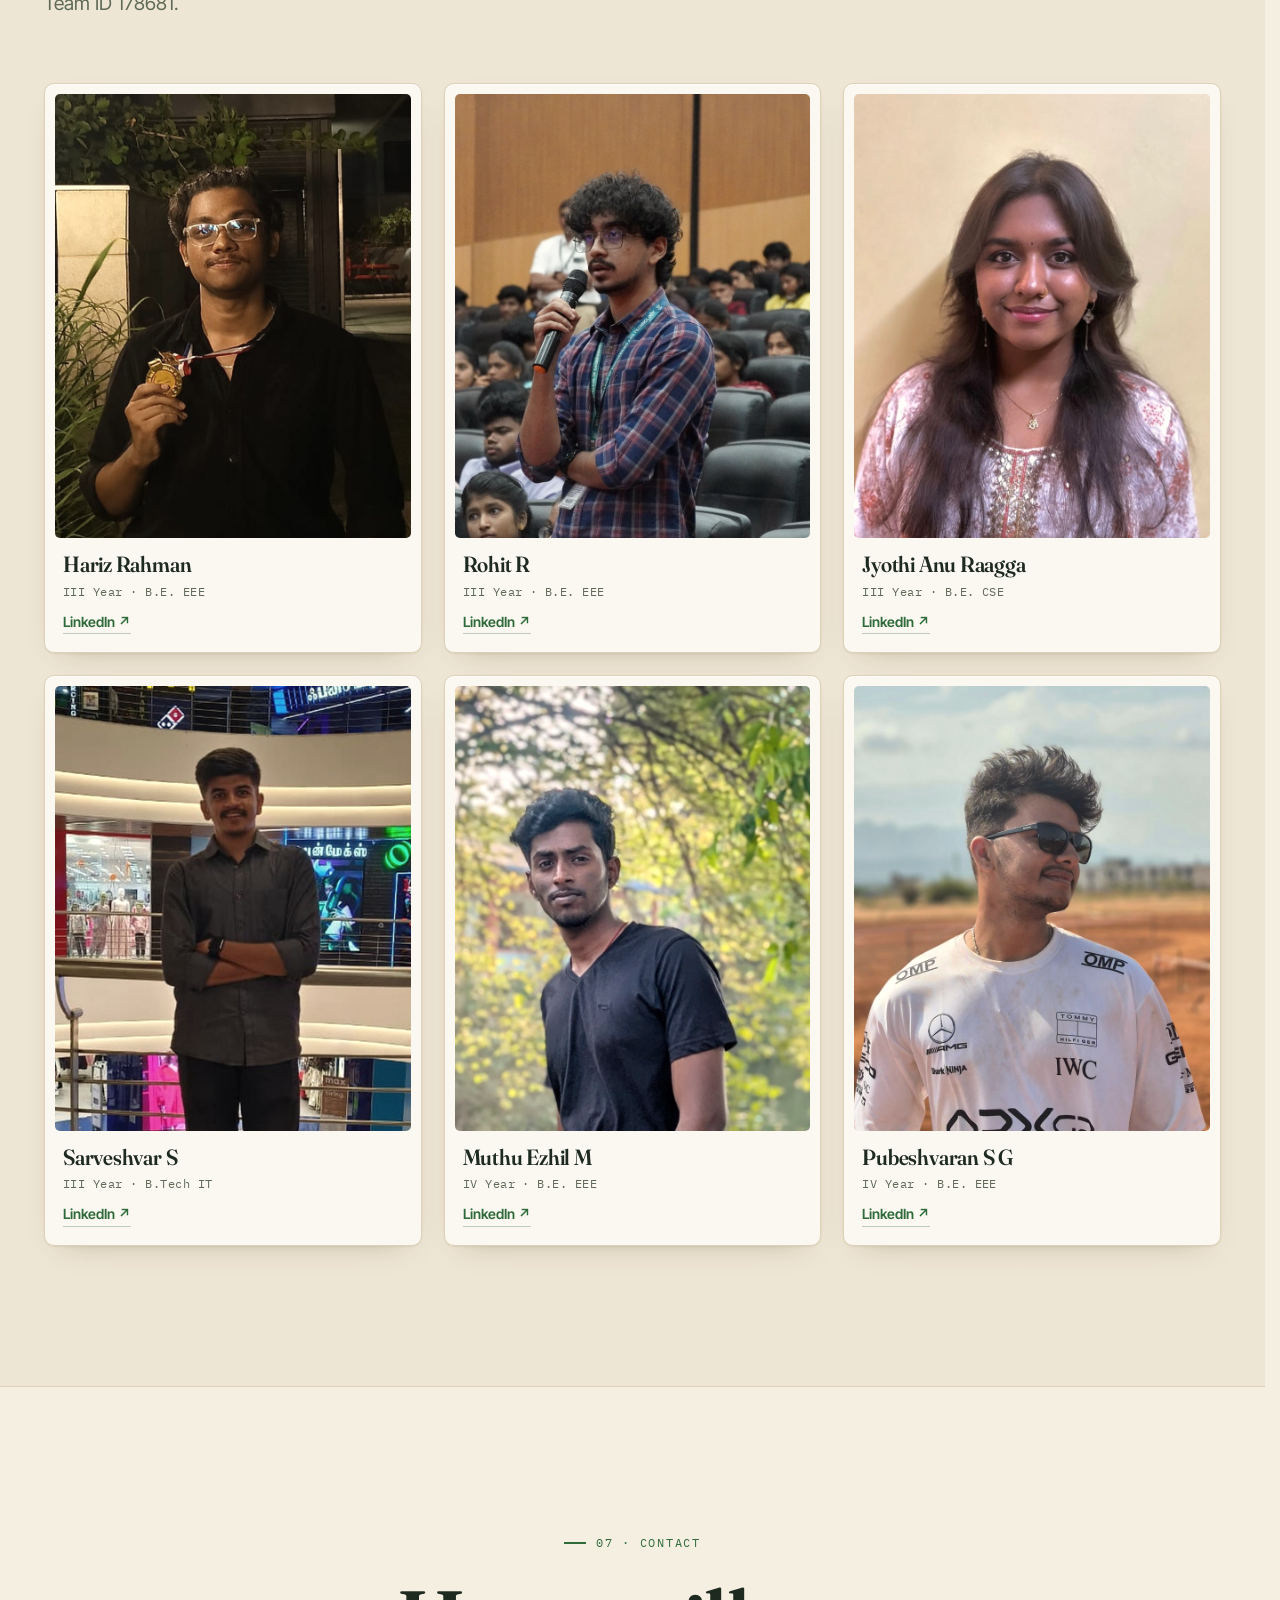
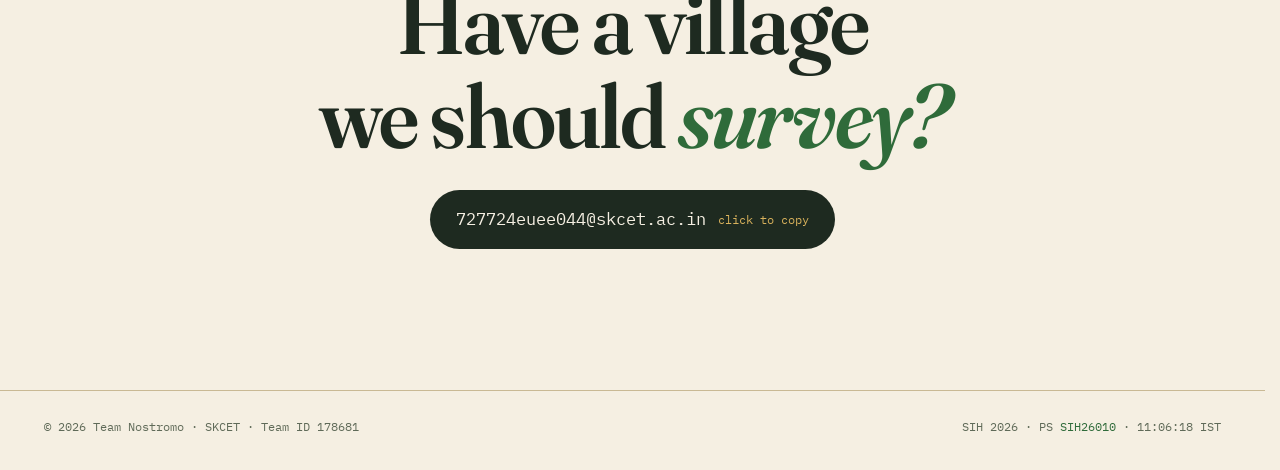
==== commit 374cf2f8: "nav bar verified" ====
--- a/index.html
+++ b/index.html
@@ -17,7 +17,7 @@
   <link rel="preconnect" href="https://fonts.googleapis.com">
   <link rel="preconnect" href="https://fonts.gstatic.com" crossorigin>
   <link rel="stylesheet" href="https://fonts.googleapis.com/css2?family=Fraunces:ital,opsz,wght,SOFT@0,9..144,400..700,0..100;1,9..144,400..700,0..100&family=IBM+Plex+Mono:wght@400;500;600&family=Inter+Tight:wght@400;500;600;700&display=swap">
-  <link rel="stylesheet" href="styles.css?v=12">
+  <link rel="stylesheet" href="styles.css?v=14">
 </head>
 <body>
 
--- a/styles.css
+++ b/styles.css
@@ -28,7 +28,7 @@
   --radius: 10px;
   --max: 1200px;
   --gutter: clamp(16px, 4vw, 44px);
-  --nav-h: 76px;
+  --nav-h: 70px;
 }
 
 * { box-sizing: border-box; }
@@ -74,13 +74,13 @@
 
 /* ---------- nav ---------- */
 .nav { position: fixed; inset: 0 0 auto; z-index: 60; height: var(--nav-h); background: rgba(245, 239, 226, .86); backdrop-filter: blur(10px) saturate(1.2); -webkit-backdrop-filter: blur(10px) saturate(1.2); border-bottom: 1px solid var(--line); }
-.nav .wrap { width: min(1600px, 100% - 2 * var(--gutter)); height: 100%; display: flex; align-items: center; justify-content: space-between; gap: 18px; }
+.nav .wrap { width: min(1520px, 100% - 2 * var(--gutter)); height: 100%; display: flex; align-items: center; justify-content: space-between; gap: 18px; }
 .brand { display: flex; align-items: center; gap: 12px; flex: none; }
 .brand img { height: 30px; width: auto; }
-.brand b { font-family: var(--font-display); font-weight: 700; font-size: 25px; letter-spacing: -.01em; }
+.brand b { font-family: var(--font-display); font-weight: 700; font-size: 23px; letter-spacing: -.01em; }
 .brand small { font-family: var(--font-mono); font-size: 10.5px; letter-spacing: .16em; color: var(--dim); text-transform: uppercase; border-left: 1px solid var(--line-2); padding-left: 12px; }
-.nav-links { display: flex; align-items: center; gap: 20px; flex: none; }
-.nav-links a { position: relative; font-size: 16px; font-weight: 500; color: var(--ink-2); white-space: nowrap; padding: 6px 0; }
+.nav-links { display: flex; align-items: center; gap: 18px; flex: none; }
+.nav-links a { position: relative; font-size: 15px; font-weight: 500; color: var(--ink-2); white-space: nowrap; padding: 6px 0; }
 .nav-links a::after { content: ""; position: absolute; left: 0; right: 100%; bottom: 0; height: 2px; background: var(--survey); transition: right .25s ease; }
 .nav-links a:hover::after, .nav-links a[aria-current="page"]::after { right: 0; }
 .nav-links a[aria-current="page"] { color: var(--field); }
@@ -93,7 +93,7 @@
 .nav-menu i { display: block; width: 17px; height: 1.6px; background: var(--ink); border-radius: 2px; transition: transform .25s; }
 .nav.open .nav-menu i:first-child { transform: translateY(3.3px) rotate(45deg); }
 .nav.open .nav-menu i:last-child { transform: translateY(-3.3px) rotate(-45deg); }
-@media (max-width: 1200px) {
+@media (max-width: 1160px) {
   .nav-links { display: none; }
   .nav-menu { display: grid; }
   .nav.open .nav-links { display: flex; flex-direction: column; gap: 0; position: absolute; top: 100%; left: 0; right: 0; padding: 6px var(--gutter) 16px; background: var(--paper); border-bottom: 1px solid var(--line); box-shadow: 0 24px 40px -24px rgba(60, 45, 20, .35); }
@@ -399,7 +399,7 @@
 .nav-hw svg.spin { animation: prop 1.6s linear infinite; }
 .nav-hw:hover svg.spin { animation-duration: .5s; }
 @keyframes prop { to { transform: rotate(360deg); } }
-@media (max-width: 1200px) {
+@media (max-width: 1160px) {
   .nav.open .nav-links a.nav-hw { justify-content: flex-start; margin: 10px 0 4px; padding: 13px 16px; border-bottom: 0; font-size: 16px; }
 }
 .hw-chip { position: absolute; right: 12px; bottom: 12px; z-index: 2; display: inline-flex; align-items: center; gap: 9px; padding: 10px 15px 10px 12px; border-radius: 99px; background: var(--ink); color: var(--paper); font-weight: 600; font-size: 14px; box-shadow: 0 10px 24px -10px rgba(0, 0, 0, .6); transition: transform .2s, background .2s; }
@@ -412,7 +412,7 @@
 @media (prefers-reduced-motion: reduce) { .nav-hw svg.spin, .hw-chip svg { animation: none; } }
 .nav-hw-m { display: none; align-items: center; gap: 6px; padding: 8px 12px; border-radius: 99px; background: var(--field); color: #fff; font-family: var(--font-mono); font-size: 13px; font-weight: 600; box-shadow: 0 0 0 3px rgba(47, 107, 58, .16); }
 .nav-hw-m svg { width: 16px; height: 16px; fill: none; stroke: #fff; stroke-width: 1.8; stroke-linejoin: round; }
-@media (max-width: 1200px) { .nav-hw-m { display: inline-flex; } }
+@media (max-width: 1160px) { .nav-hw-m { display: inline-flex; } }
 
 /* official problem statement text: long, so it scrolls in its own box */
 .ps-box { width: min(760px, 100%); }
@@ -539,7 +539,7 @@
 .dashboard-live i { width: 6px; height: 6px; border-radius: 50%; background: currentColor; animation: dashboard-status 2s ease-in-out infinite; }
 .project-link:hover { transform: translateY(-3px); box-shadow: 0 0 0 4px rgba(47,107,58,.22), 0 12px 26px -14px rgba(30,42,32,.45); }
 @keyframes dashboard-status { 50% { opacity: .4; } }
-@media (min-width: 1201px) and (max-width: 1500px) { .nav-links { gap: 16px; } .brand small { display: none; } .nav .wrap { gap: 16px; } }
+@media (min-width: 1161px) and (max-width: 1460px) { .nav-links { gap: 14px; } .nav-links a { font-size: 14px; } .brand small { display: none; } .nav .wrap { gap: 14px; } }
 @media (max-width: 520px) { .nav-github { padding: 8px; } .nav-github span { display: none; } .project-link { padding: 17px 15px; gap: 12px; } .project-link > svg { width: 28px; height: 28px; } }
 @media (prefers-reduced-motion: reduce) { .dashboard-live i { animation: none; } .project-link, .nav-github { transition: none; } }
 /* Live IST clock, visible at every screen size. */
@@ -548,11 +548,12 @@
 @media (max-width: 520px) { .nav-clock { padding: 7px 9px; font-size: 11px; gap: 6px; } .nav-right { gap: 7px; } .nav .wrap { gap: 8px; } .brand { gap: 7px; } }
 @media (max-width: 380px) { .nav-clock i { display: none; } .nav-clock { padding: 7px; font-size: 10px; } .nav-right { gap: 5px; } .nav-right .nav-hw-m { padding: 7px; } .nav-menu { width: 32px; } }
 @media (prefers-reduced-motion: reduce) { .nav-clock i { animation: none; } }
-/* Larger, more readable header controls. */
-.nav-github { padding: 10px 16px; font-size: 16px; }
-.nav-github svg { width: 22px; height: 22px; }
-.nav-clock { padding: 10px 16px; font-size: 14px; }
-.nav-links a.nav-hw { padding: 10px 16px; }
+
+/* Balanced header sizing between the compact and large versions. */
+.nav-github { padding: 9px 14px; font-size: 14.5px; }
+.nav-github svg { width: 20px; height: 20px; }
+.nav-clock { padding: 9px 14px; font-size: 13px; }
+.nav-links a.nav-hw { padding: 9px 14px; }
 @media (max-width: 520px) {
   .brand b { font-size: 21px; }
   .nav-github { padding: 8px; }
